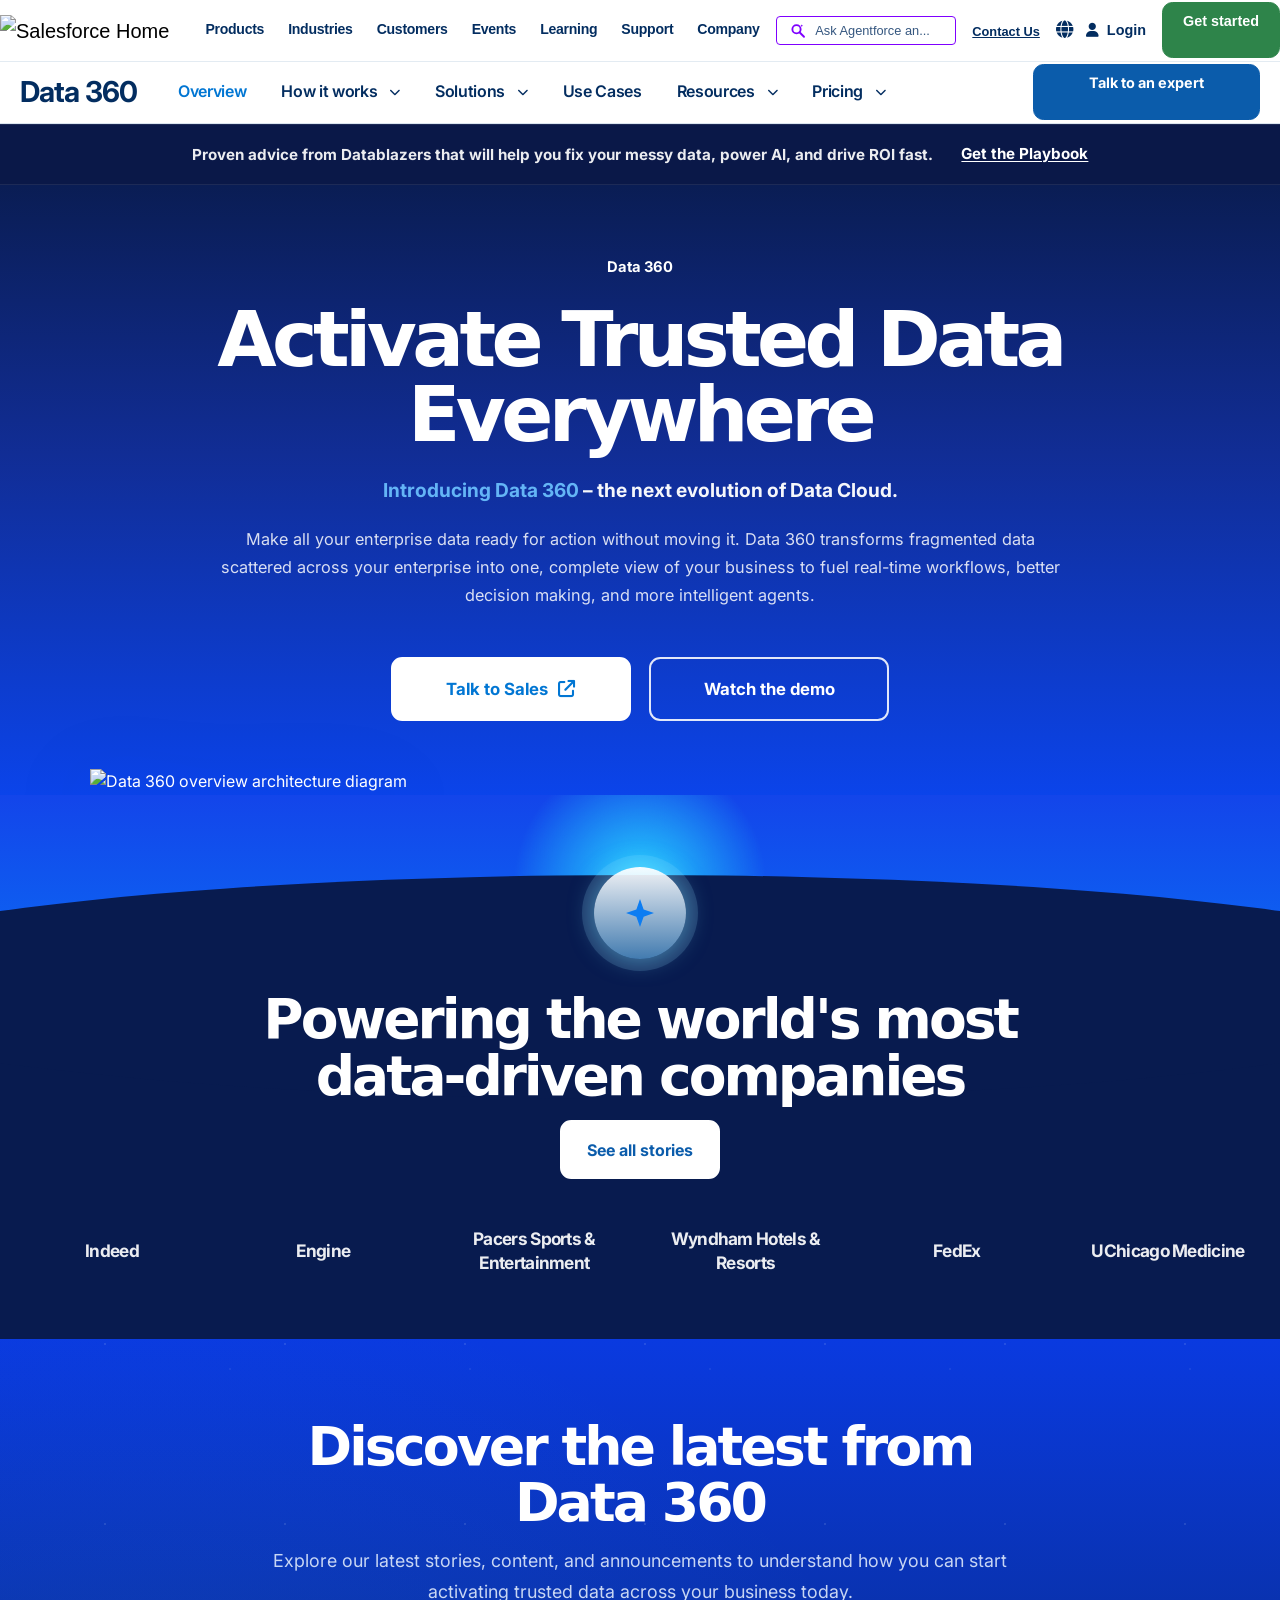
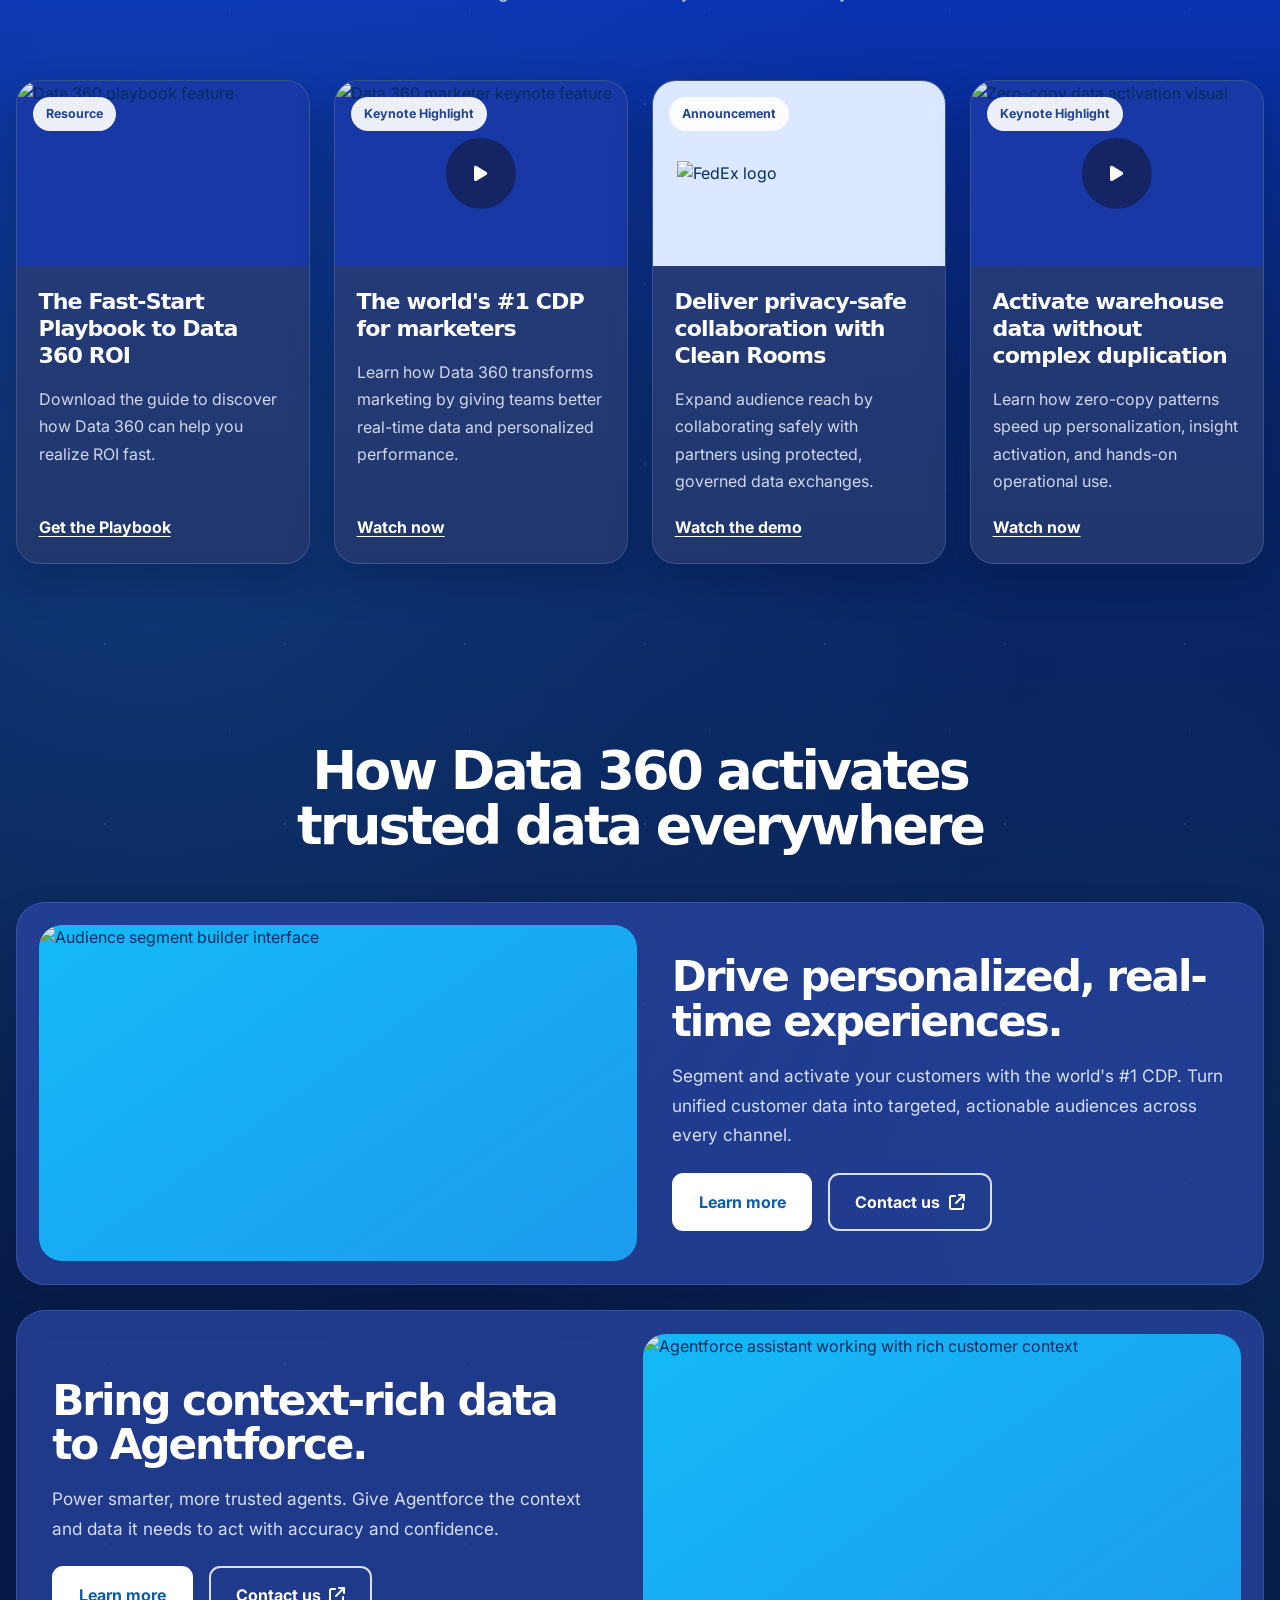
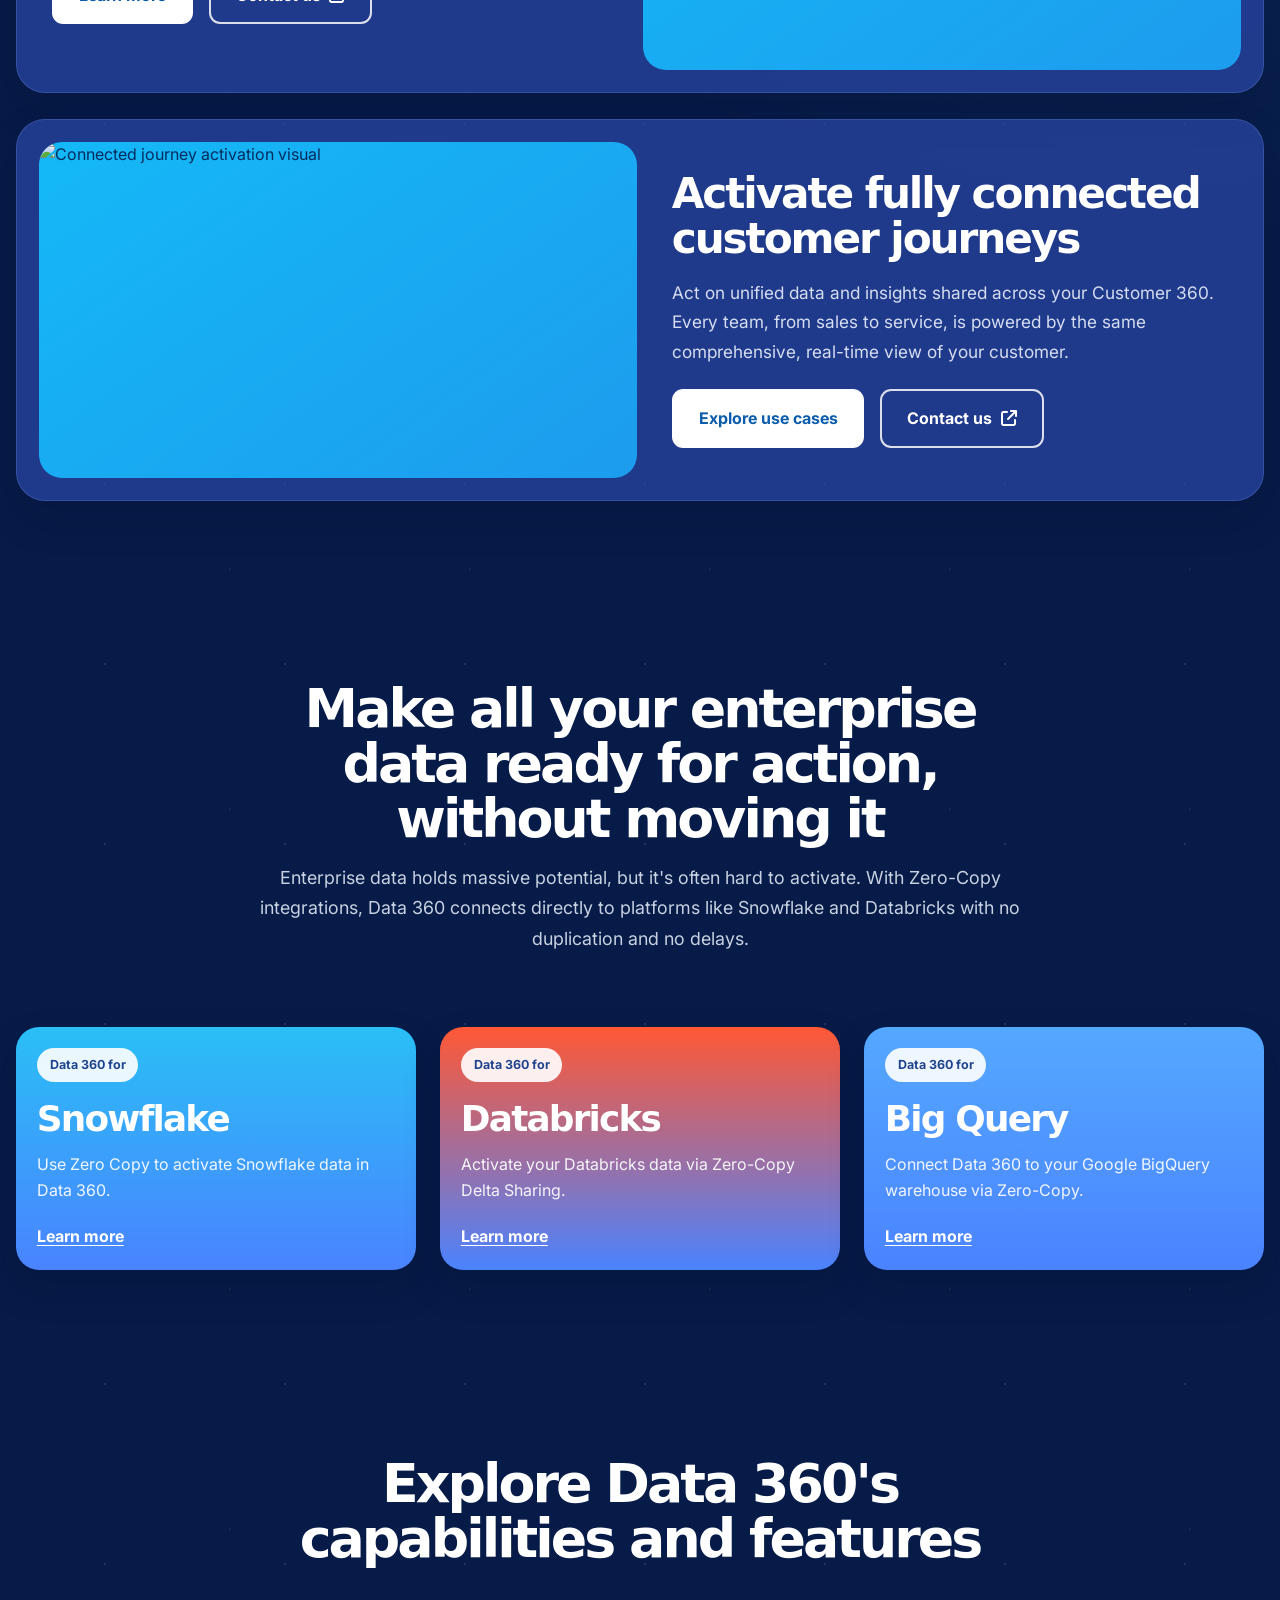
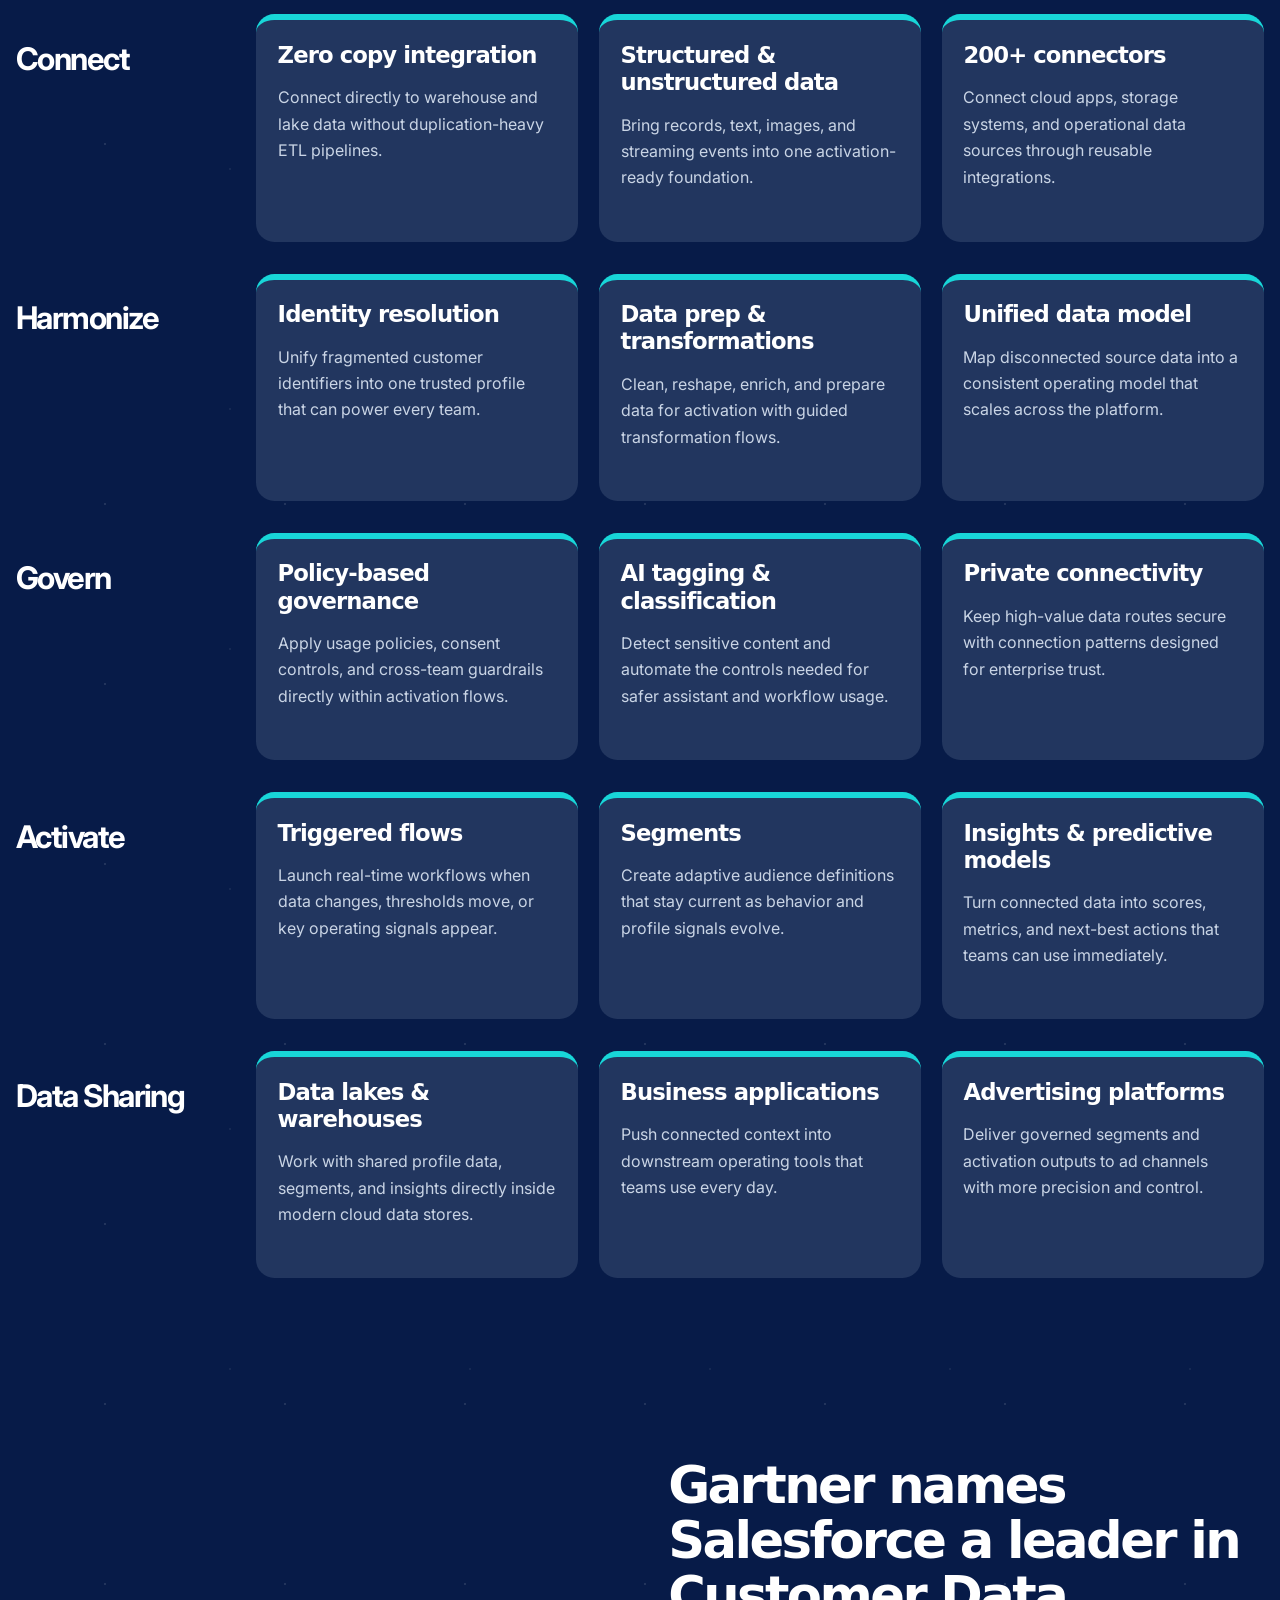
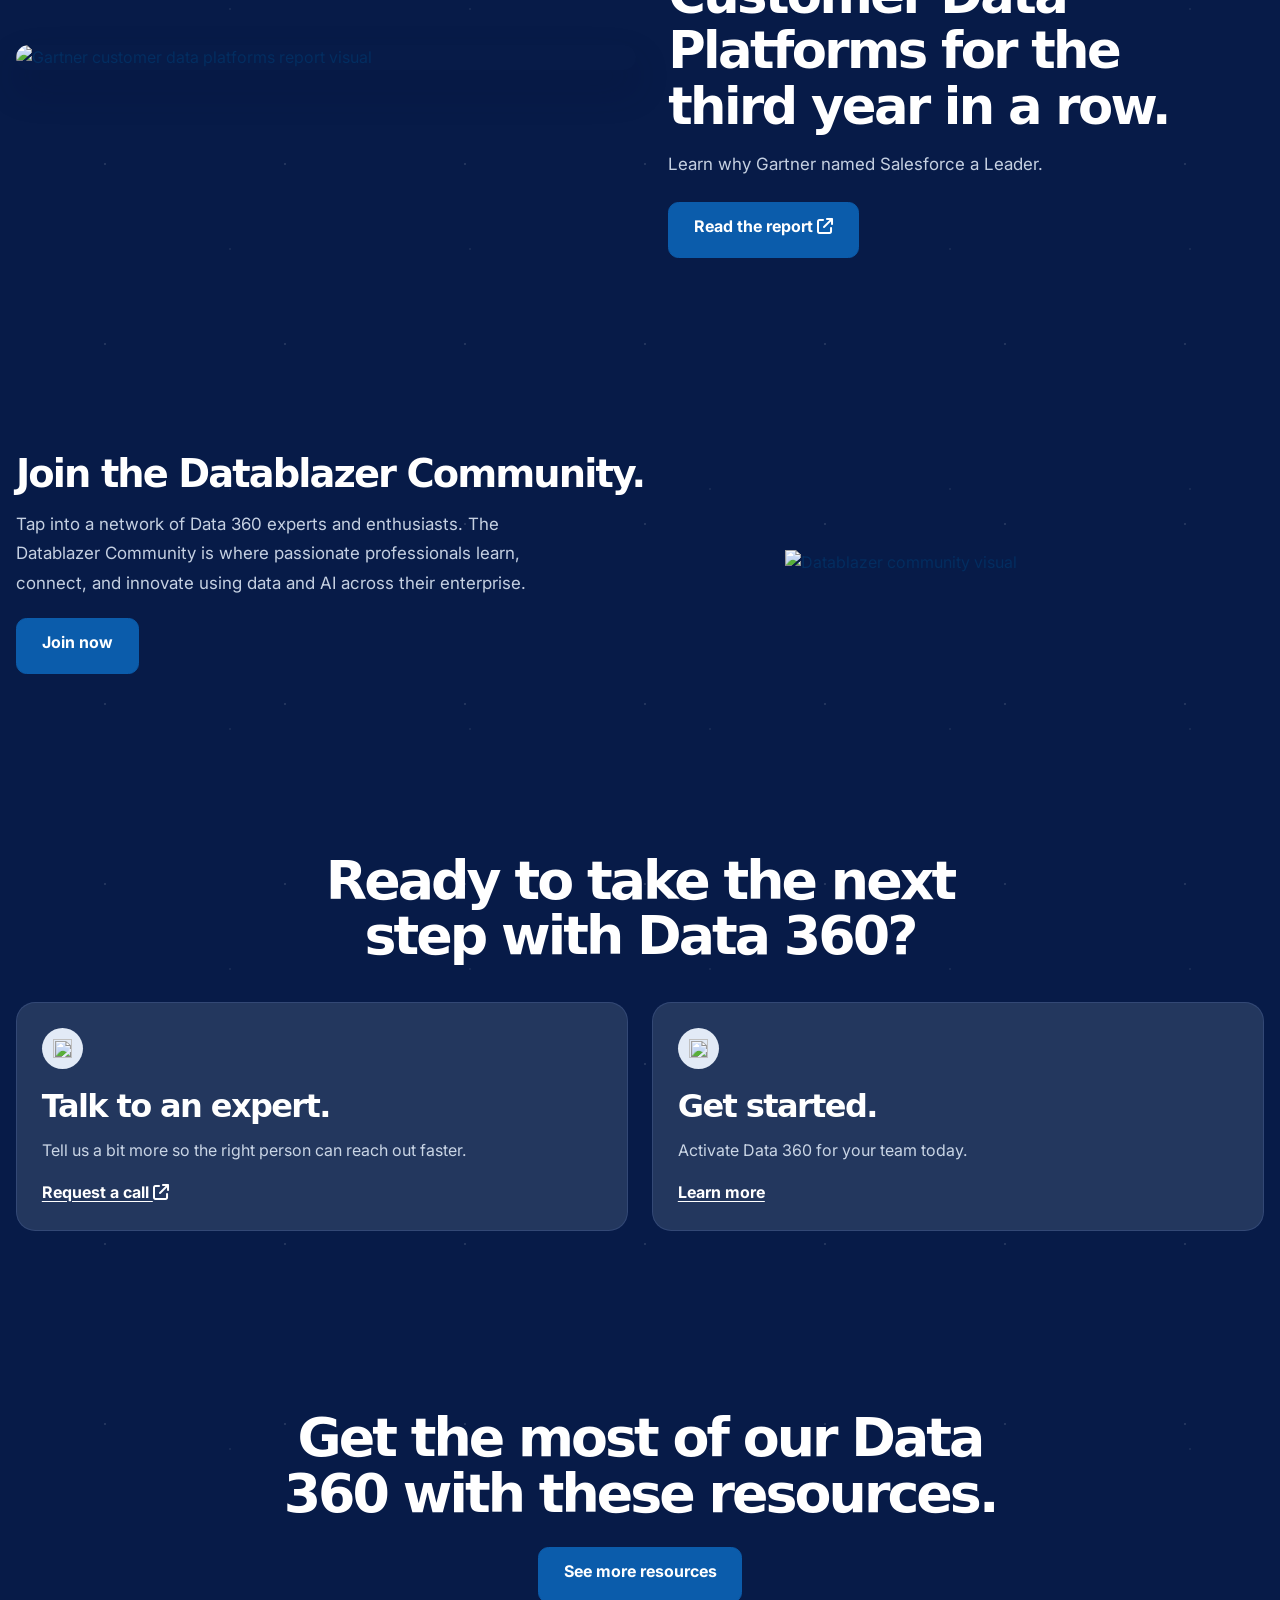
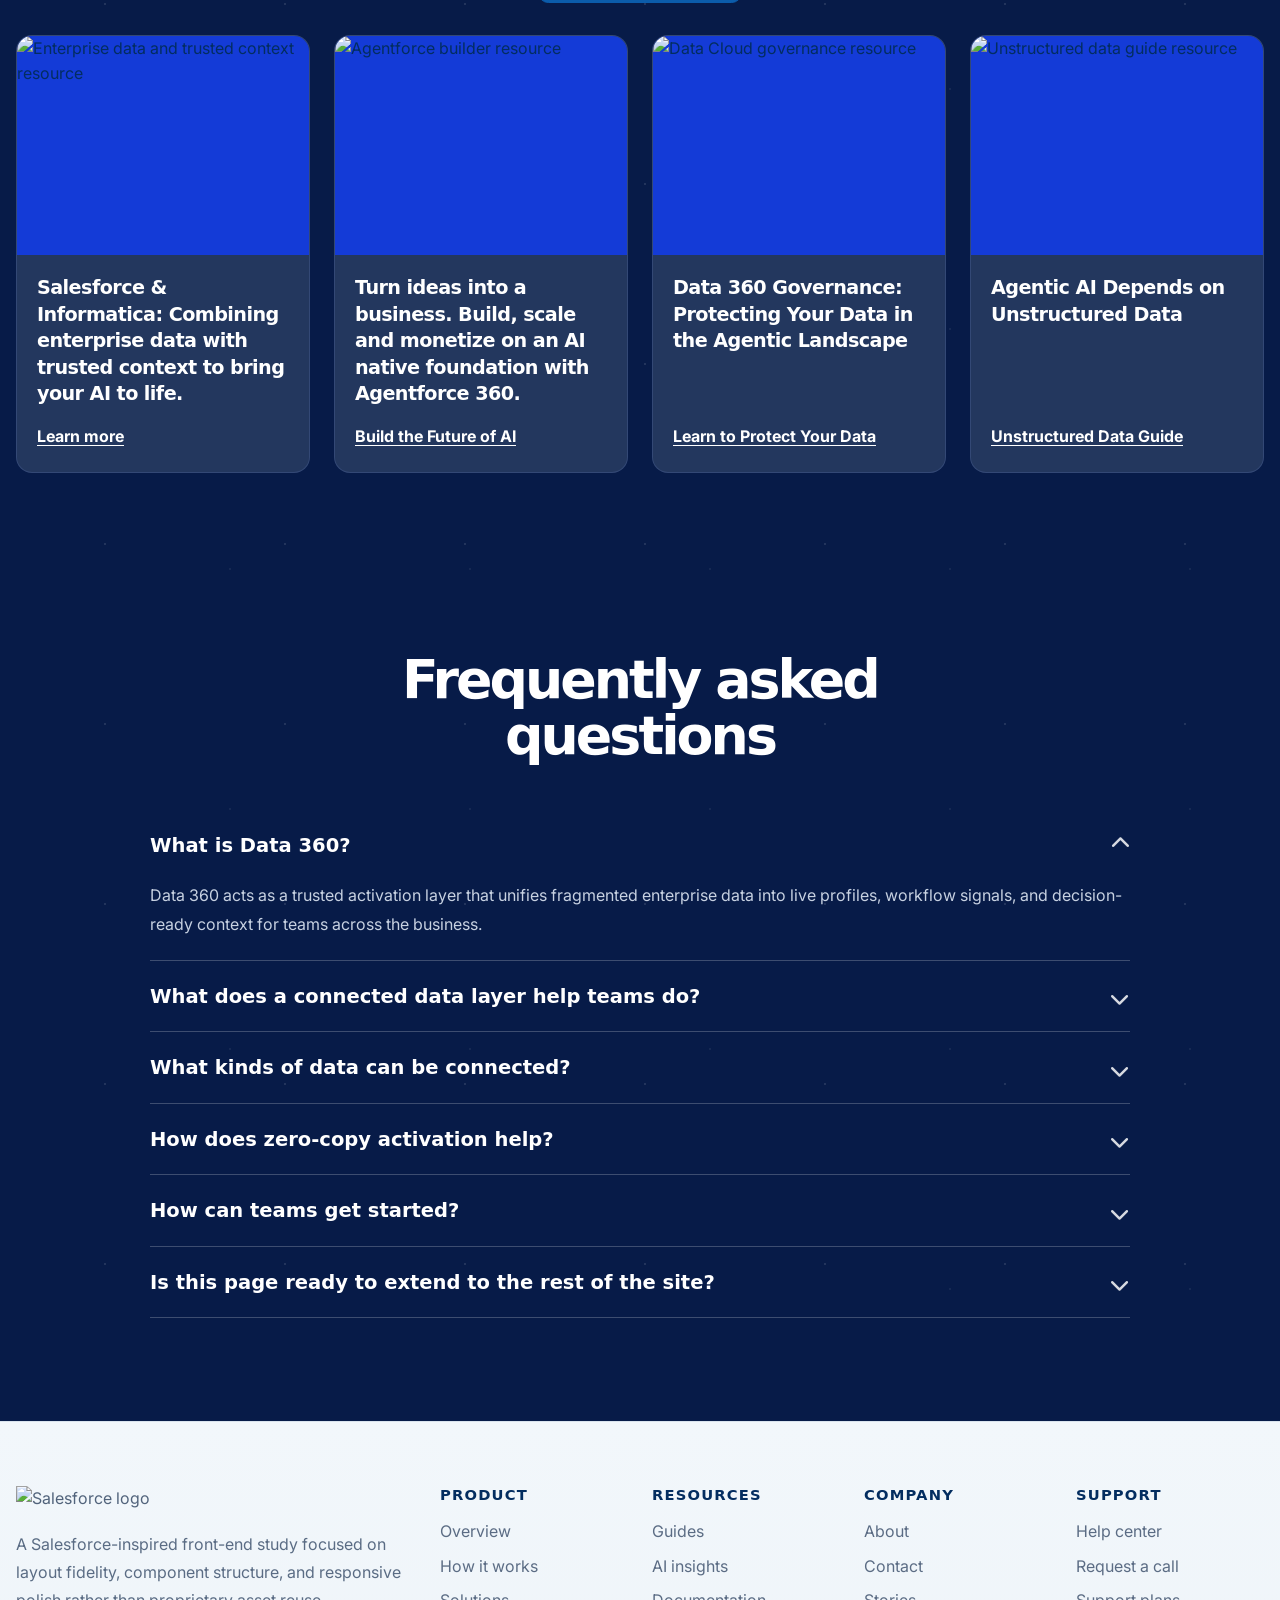
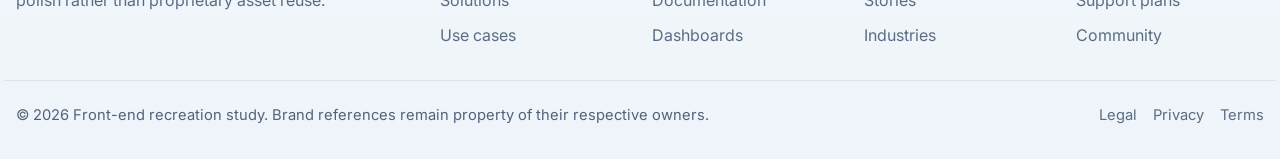
==== Clone/index.html @ 1b98c4fd "Add files via upload" ====
<!DOCTYPE html>
<html lang="en">
<head>
    <meta charset="UTF-8">
    <meta name="viewport" content="width=device-width, initial-scale=1.0">
    <title>Data 360 | Salesforce-Inspired Demo</title>

    <link href="https://cdn.jsdelivr.net/npm/bootstrap@5.3.2/dist/css/bootstrap.min.css" rel="stylesheet">
    <link rel="stylesheet" href="https://cdnjs.cloudflare.com/ajax/libs/font-awesome/6.4.0/css/all.min.css">
    <link rel="stylesheet" href="css/style.css">
</head>
<body class="page-home" data-primary-nav="products" data-sub-nav="overview">
    <header class="site-header">
                    <nav class="navbar navbar-expand-lg bg-white border-bottom py-0 global-nav d-none d-lg-flex">
        <div class="shell-container d-flex align-items-center justify-content-between w-100">
            <a class="navbar-brand py-2 me-4" href="index.html">
                <img src="https://upload.wikimedia.org/wikipedia/commons/f/f9/Salesforce.com_logo.svg" alt="Salesforce Home" width="60">
            </a>
            <div class="collapse navbar-collapse d-flex align-items-center justify-content-between" id="globalNav">
                <ul class="navbar-nav fw-bold" style="font-size: 0.9rem; color: #032d60;">
                    <li class="nav-item dropdown position-static">
                        <a class="nav-link dropdown-toggle px-3 sf-nav-link" href="#" role="button" data-bs-toggle="dropdown">Products</a>
                        <div class="dropdown-menu sf-mega-menu border-0 shadow">
                            <div class="sf-mega-menu-left">
                                <div class="sf-mega-menu-header">Products</div>
                                <ul class="sf-mega-menu-links scrollable-menu-list">
                                    <li><a class="sf-mega-menu-link" href="products.html"><span>All Products</span><i class="fas fa-chevron-right chevron-icon"></i></a></li>
                                    <li><a class="sf-mega-menu-link" href="products.html"><span>Agentforce</span><i class="fas fa-chevron-right chevron-icon"></i></a></li>
                                    <li><a class="sf-mega-menu-link" href="products.html"><span>Sales</span><i class="fas fa-chevron-right chevron-icon"></i></a></li>
                                    <li><a class="sf-mega-menu-link" href="products.html"><span>Service</span><i class="fas fa-chevron-right chevron-icon"></i></a></li>
                                    <li><a class="sf-mega-menu-link" href="products.html"><span>Marketing</span><i class="fas fa-chevron-right chevron-icon"></i></a></li>
                                    <li><a class="sf-mega-menu-link" href="products.html"><span>Commerce</span><i class="fas fa-chevron-right chevron-icon"></i></a></li>
                                    <li><a class="sf-mega-menu-link" href="products.html"><span>Analytics</span><i class="fas fa-chevron-right chevron-icon"></i></a></li>
                                    <li><a class="sf-mega-menu-link" href="products.html"><span>Slack</span><i class="fas fa-chevron-right chevron-icon"></i></a></li>
                                    <li><a class="sf-mega-menu-link" href="products.html"><span>CRM</span><i class="fas fa-chevron-right chevron-icon"></i></a></li>
                                    <li><a class="sf-mega-menu-link" href="products.html"><span>Small Business</span><i class="fas fa-chevron-right chevron-icon"></i></a></li>
                                    <li><a class="sf-mega-menu-link" href="index.html"><span>Data</span><i class="fas fa-chevron-right chevron-icon"></i></a></li>
                                    <li><a class="sf-mega-menu-link" href="services.html"><span>Platform</span><i class="fas fa-chevron-right chevron-icon"></i></a></li>
                                    <li><a class="sf-mega-menu-link" href="services.html"><span>Net Zero</span><i class="fas fa-chevron-right chevron-icon"></i></a></li>
                                    <li><a class="sf-mega-menu-link" href="support.html"><span>Customer Success</span><i class="fas fa-chevron-right chevron-icon"></i></a></li>
                                </ul>
                            </div>
                            <div class="sf-mega-menu-right">
                                <span class="sf-mega-menu-tag">Discover the portfolio</span>
                                <h3>Explore our products.</h3>
                                <p>Bring customer data, workflow automation, and AI-ready experiences into one connected operating layer.</p>
                                <a href="products.html" class="btn btn-sf-primary align-self-start">See all products</a>
                            </div>
                        </div>
                    </li>
                    <li class="nav-item dropdown position-static">
                        <a class="nav-link dropdown-toggle px-3 sf-nav-link" href="#" role="button" data-bs-toggle="dropdown">Industries</a>
                        <div class="dropdown-menu sf-mega-menu border-0 shadow">
                            <div class="sf-mega-menu-left">
                                <div class="sf-mega-menu-header">Industries</div>
                                <ul class="sf-mega-menu-links scrollable-menu-list">
                                    <li><a class="sf-mega-menu-link" href="industries.html#automotive"><span class="d-flex align-items-center"><span class="link-icon-wrap"><i class="fas fa-car-side"></i></span>Automotive</span><i class="fas fa-chevron-right chevron-icon"></i></a></li>
                                    <li><a class="sf-mega-menu-link" href="industries.html#communications"><span class="d-flex align-items-center"><span class="link-icon-wrap"><i class="fas fa-tower-broadcast"></i></span>Communications</span><i class="fas fa-chevron-right chevron-icon"></i></a></li>
                                    <li><a class="sf-mega-menu-link" href="industries.html#construction"><span class="d-flex align-items-center"><span class="link-icon-wrap"><i class="fas fa-building"></i></span>Construction &amp; Real Estate</span><i class="fas fa-chevron-right chevron-icon"></i></a></li>
                                    <li><a class="sf-mega-menu-link" href="industries.html#retail"><span class="d-flex align-items-center"><span class="link-icon-wrap"><i class="fas fa-basket-shopping"></i></span>Consumer Goods</span><i class="fas fa-chevron-right chevron-icon"></i></a></li>
                                    <li><a class="sf-mega-menu-link" href="industries.html#education"><span class="d-flex align-items-center"><span class="link-icon-wrap"><i class="fas fa-graduation-cap"></i></span>Education</span><i class="fas fa-chevron-right chevron-icon"></i></a></li>
                                    <li><a class="sf-mega-menu-link" href="industries.html#energy"><span class="d-flex align-items-center"><span class="link-icon-wrap"><i class="fas fa-bolt-lightning"></i></span>Energy &amp; Utilities</span><i class="fas fa-chevron-right chevron-icon"></i></a></li>
                                    <li><a class="sf-mega-menu-link" href="industries.html#financial"><span class="d-flex align-items-center"><span class="link-icon-wrap"><i class="fas fa-building-columns"></i></span>Financial Services</span><i class="fas fa-chevron-right chevron-icon"></i></a></li>
                                    <li><a class="sf-mega-menu-link" href="industries.html#healthcare"><span class="d-flex align-items-center"><span class="link-icon-wrap"><i class="fas fa-heart-pulse"></i></span>Healthcare</span><i class="fas fa-chevron-right chevron-icon"></i></a></li>
                                    <li><a class="sf-mega-menu-link" href="industries.html#lifesciences"><span class="d-flex align-items-center"><span class="link-icon-wrap"><i class="fas fa-dna"></i></span>Life Sciences</span><i class="fas fa-chevron-right chevron-icon"></i></a></li>
                                    <li><a class="sf-mega-menu-link" href="industries.html#manufacturing"><span class="d-flex align-items-center"><span class="link-icon-wrap"><i class="fas fa-industry"></i></span>Manufacturing</span><i class="fas fa-chevron-right chevron-icon"></i></a></li>
                                    <li><a class="sf-mega-menu-link" href="industries.html#media"><span class="d-flex align-items-center"><span class="link-icon-wrap"><i class="fas fa-photo-film"></i></span>Media</span><i class="fas fa-chevron-right chevron-icon"></i></a></li>
                                    <li><a class="sf-mega-menu-link" href="industries.html#nonprofit"><span class="d-flex align-items-center"><span class="link-icon-wrap"><i class="fas fa-hand-holding-heart"></i></span>Nonprofit</span><i class="fas fa-chevron-right chevron-icon"></i></a></li>
                                    <li><a class="sf-mega-menu-link" href="industries.html#professional"><span class="d-flex align-items-center"><span class="link-icon-wrap"><i class="fas fa-briefcase"></i></span>Professional Services</span><i class="fas fa-chevron-right chevron-icon"></i></a></li>
                                    <li><a class="sf-mega-menu-link" href="industries.html#publicsector"><span class="d-flex align-items-center"><span class="link-icon-wrap"><i class="fas fa-landmark"></i></span>Public Sector</span><i class="fas fa-chevron-right chevron-icon"></i></a></li>
                                </ul>
                            </div>
                            <div class="sf-mega-menu-right">
                                <span class="sf-mega-menu-tag">Industry solutions</span>
                                <h3>Explore Salesforce for industries.</h3>
                                <p>Use tailored journeys, service models, and data foundations designed around the realities of each market.</p>
                                <a href="industries.html" class="btn btn-sf-primary align-self-start">See all industries</a>
                            </div>
                        </div>
                    </li>
                    <li class="nav-item dropdown">
                        <a class="nav-link dropdown-toggle px-3 sf-nav-link" href="#" role="button" data-bs-toggle="dropdown">Customers</a>
                        <ul class="dropdown-menu sf-dropdown sf-dropdown-panel border-0 shadow-sm">
                            <li><a class="dropdown-item" href="use-cases.html">Customer stories</a></li>
                            <li><a class="dropdown-item" href="use-cases.html">Salesforce on Salesforce</a></li>
                            <li><a class="dropdown-item" href="dashboard.html">Use cases</a></li>
                        </ul>
                    </li>
                    <li class="nav-item"><a class="nav-link px-3 sf-nav-link" href="#">Events</a></li>
                    <li class="nav-item dropdown">
                        <a class="nav-link dropdown-toggle px-3 sf-nav-link" href="#" role="button" data-bs-toggle="dropdown">Learning</a>
                        <ul class="dropdown-menu sf-dropdown sf-dropdown-panel border-0 shadow-sm">
                            <li><a class="dropdown-item" href="learning.html">Trailhead Academy</a></li>
                            <li><a class="dropdown-item" href="learning.html">Credentials</a></li>
                            <li><a class="dropdown-item" href="learning.html">Developer Center</a></li>
                        </ul>
                    </li>
                    <li class="nav-item dropdown">
                        <a class="nav-link dropdown-toggle px-3 sf-nav-link" href="#" role="button" data-bs-toggle="dropdown">Support</a>
                        <ul class="dropdown-menu sf-dropdown sf-dropdown-panel border-0 shadow-sm">
                            <li><a class="dropdown-item" href="support.html">Help &amp; documentation</a></li>
                            <li><a class="dropdown-item" href="contact.html">Contact support</a></li>
                            <li><a class="dropdown-item" href="support.html#docs">Support plans</a></li>
                        </ul>
                    </li>
                    <li class="nav-item"><a class="nav-link px-3 sf-nav-link" href="about.html">Company</a></li>
                </ul>
                <div class="d-flex align-items-center">
                    <div class="agentforce-search-container d-flex align-items-center me-4">
                        <svg width="18" height="18" viewBox="0 0 24 24" fill="none" xmlns="http://www.w3.org/2000/svg" style="flex-shrink: 0; color: #7f00ff;">
                            <circle cx="10" cy="11" r="5.5" stroke="#7f00ff" stroke-width="2.5"/>
                            <line x1="14" y1="15" x2="20" y2="21" stroke="#7f00ff" stroke-width="2.5" stroke-linecap="round"/>
                            <path d="M17 4c0 1.5-0.8 2.2-2 2.2 1.2 0 2 0.7 2 2.2 0-1.5 0.8-2.2 2-2.2-1.2 0-2-0.7-2-2.2z" fill="#7f00ff"/>
                        </svg>
                        <input type="text" class="form-control py-0" placeholder="Ask Agentforce an...">
                    </div>
                    <div class="text-end me-4" style="line-height: 1.2;">
                        <a href="contact.html" class="text-decoration-underline text-nowrap" style="font-size: 0.85rem; color: #032d60; font-weight: 600;">Contact Us</a>
                    </div>
                    <a href="#" class="text-navy me-3 fs-5" style="color: #032d60;"><i class="fa-solid fa-globe"></i></a>
                    <a href="dashboard.html" class="text-navy me-4 fw-bold text-decoration-none text-nowrap" style="font-size: 0.9rem; color: #032d60;"><i class="fa-solid fa-user me-1"></i> Login</a>
                    <a href="contact.html" class="btn btn-sf-green px-4 py-2 text-nowrap">Get started</a>
                </div>
            </div>
        </div>
    </nav>

                    <nav class="product-nav">
        <div class="shell-container">
            <div class="product-nav-row">
                <a class="product-nav-brand" href="index.html">Data 360</a>
                <div class="product-nav-links-wrapper">
                    <a class="product-nav-link" href="index.html" data-subnav="overview">Overview</a>
                    <a class="product-nav-link" href="about.html" data-subnav="how-it-works">How it works <i class="fa-solid fa-chevron-down ms-1" style="font-size: 0.7rem;"></i></a>
                    <a class="product-nav-link" href="services.html" data-subnav="solutions">Solutions <i class="fa-solid fa-chevron-down ms-1" style="font-size: 0.7rem;"></i></a>
                    <a class="product-nav-link" href="use-cases.html" data-subnav="use-cases">Use Cases</a>
                    <a class="product-nav-link" href="learning.html" data-subnav="resources">Resources <i class="fa-solid fa-chevron-down ms-1" style="font-size: 0.7rem;"></i></a>
                    <a class="product-nav-link" href="contact.html" data-subnav="pricing">Pricing <i class="fa-solid fa-chevron-down ms-1" style="font-size: 0.7rem;"></i></a>
                </div>
                <a href="contact.html" class="btn btn-sf-primary product-nav-cta">Talk to an expert</a>
            </div>
            <div class="product-nav-mobile d-lg-none">
                <div class="product-nav-mobile-links">
                    <a class="product-nav-link" href="index.html" data-subnav="overview">Overview</a>
                    <a class="product-nav-link" href="about.html" data-subnav="how-it-works">How it works <i class="fa-solid fa-chevron-down ms-1" style="font-size: 0.7rem;"></i></a>
                    <a class="product-nav-link" href="services.html" data-subnav="solutions">Solutions <i class="fa-solid fa-chevron-down ms-1" style="font-size: 0.7rem;"></i></a>
                    <a class="product-nav-link" href="use-cases.html" data-subnav="use-cases">Use Cases</a>
                    <a class="product-nav-link" href="learning.html" data-subnav="resources">Resources <i class="fa-solid fa-chevron-down ms-1" style="font-size: 0.7rem;"></i></a>
                    <a class="product-nav-link" href="contact.html" data-subnav="pricing">Pricing <i class="fa-solid fa-chevron-down ms-1" style="font-size: 0.7rem;"></i></a>
                </div>
            </div>
        </div>
    </nav>

        <div class="home-alert-bar">
            <div class="shell-container home-alert-inner">
                <p>Proven advice from Datablazers that will help you fix your messy data, power AI, and drive ROI fast.</p>
                <a href="learning.html">Get the Playbook</a>
            </div>
        </div>
    </header>

    <main>
        <section class="home-hero">
            <div class="shell-container">
                <div class="hero-copy text-center fade-in-section">
                    <p class="hero-eyebrow">Data 360</p>
                    <h1>Activate Trusted Data Everywhere</h1>
                    <p class="hero-kicker"><span style="color: #64b5f6; font-weight: 700;">Introducing Data 360</span> – the next evolution of Data Cloud.</p>
                    <p class="hero-body">Make all your enterprise data ready for action without moving it. Data 360 transforms fragmented data scattered across your enterprise into one, complete view of your business to fuel real-time workflows, better decision making, and more intelligent agents.</p>
                    <div class="hero-actions">
                        <a href="contact.html" class="btn btn-hero-primary">Talk to Sales <i class="fas fa-arrow-up-right-from-square"></i></a>
                        <a href="watch-demo.html" class="btn btn-hero-secondary">Watch the demo</a>
                    </div>
                </div>

                <div class="hero-visual fade-in-section">
                    <img src="https://wp.sfdcdigital.com/en-us/wp-content/uploads/sites/4/2026/04/Overview-Marquee-Diagram_V3.png?w=1024" alt="Data 360 overview architecture diagram" class="hero-architecture-image">
                </div>
            </div>
        </section>

        <section class="story-arc-section">
            <div class="shell-container story-arc-inner">
                <div class="story-orb"><span></span></div>
                <div class="section-heading text-center mx-auto text-white">
                    <h2>Powering the world&apos;s most data-driven companies</h2>
                    <a href="use-cases.html" class="btn btn-story-light">See all stories</a>
                </div>
                <div class="story-logo-strip">
                    <span>Indeed</span>
                    <span>Engine</span>
                    <span>Pacers Sports &amp; Entertainment</span>
                    <span>Wyndham Hotels &amp; Resorts</span>
                    <span>FedEx</span>
                    <span>UChicago Medicine</span>
                </div>
            </div>
        </section>

        <div class="dark-home-stack">
            <section class="section-spacing dark-section latest-dark-section">
                <div class="shell-container">
                    <div class="section-heading text-center mx-auto text-white">
                        <h2>Discover the latest from Data 360</h2>
                        <p>Explore our latest stories, content, and announcements to understand how you can start activating trusted data across your business today.</p>
                    </div>

                    <div class="dark-card-rail row g-4">
                        <div class="col-md-6 col-xl-3">
                            <article class="dark-resource-card fade-in-section">
                                <div class="dark-resource-media with-image">
                                    <img src="https://wp.sfdcdigital.com/en-us/wp-content/uploads/sites/4/2026/01/data360_agents_for_data360_16_9-1.png?w=1024" alt="Data 360 playbook feature">
                                    <span class="dark-pill">Resource</span>
                                </div>
                                <div class="dark-resource-copy">
                                    <h3>The Fast-Start Playbook to Data 360 ROI</h3>
                                    <p>Download the guide to discover how Data 360 can help you realize ROI fast.</p>
                                    <a href="learning.html">Get the Playbook</a>
                                </div>
                            </article>
                        </div>

                        <div class="col-md-6 col-xl-3">
                            <article class="dark-resource-card fade-in-section">
                                <div class="dark-resource-media with-image">
                                    <img src="https://wp.sfdcdigital.com/en-us/wp-content/uploads/sites/4/2026/01/data360_cdp_16_9.png" alt="Data 360 marketer keynote feature">
                                    <span class="dark-pill">Keynote Highlight</span>
                                    <span class="play-badge"><i class="fas fa-play"></i></span>
                                </div>
                                <div class="dark-resource-copy">
                                    <h3>The world&apos;s #1 CDP for marketers</h3>
                                    <p>Learn how Data 360 transforms marketing by giving teams better real-time data and personalized performance.</p>
                                    <a href="ai-insights.html">Watch now</a>
                                </div>
                            </article>
                        </div>

                        <div class="col-md-6 col-xl-3">
                            <article class="dark-resource-card fade-in-section">
                                <div class="dark-resource-media with-image logo-frame">
                                    <img src="https://wp.sfdcdigital.com/en-us/wp-content/uploads/sites/4/2025/10/fedex-logo-eyebrow.png?w=320" alt="FedEx logo">
                                    <span class="dark-pill">Announcement</span>
                                </div>
                                <div class="dark-resource-copy">
                                    <h3>Deliver privacy-safe collaboration with Clean Rooms</h3>
                                    <p>Expand audience reach by collaborating safely with partners using protected, governed data exchanges.</p>
                                    <a href="services.html">Watch the demo</a>
                                </div>
                            </article>
                        </div>

                        <div class="col-md-6 col-xl-3">
                            <article class="dark-resource-card fade-in-section">
                                <div class="dark-resource-media with-image">
                                    <img src="https://wp.sfdcdigital.com/en-us/wp-content/uploads/sites/4/2026/01/data360_snowflake_16_9.png" alt="Zero-copy data activation visual">
                                    <span class="dark-pill">Keynote Highlight</span>
                                    <span class="play-badge"><i class="fas fa-play"></i></span>
                                </div>
                                <div class="dark-resource-copy">
                                    <h3>Activate warehouse data without complex duplication</h3>
                                    <p>Learn how zero-copy patterns speed up personalization, insight activation, and hands-on operational use.</p>
                                    <a href="services.html">Watch now</a>
                                </div>
                            </article>
                        </div>
                    </div>
                </div>
            </section>

            <section class="section-spacing dark-section activation-dark-section">
                <div class="shell-container">
                    <div class="section-heading text-center mx-auto text-white">
                        <h2>How Data 360 activates trusted data everywhere</h2>
                    </div>

                    <article class="activation-panel fade-in-section">
                        <div class="activation-visual with-image">
                            <img src="https://wp.sfdcdigital.com/en-us/wp-content/uploads/sites/4/2026/01/right-panel-1.png?w=1020" alt="Audience segment builder interface">
                        </div>
                        <div class="activation-copy">
                            <h3>Drive personalized, real-time experiences.</h3>
                            <p>Segment and activate your customers with the world&apos;s #1 CDP. Turn unified customer data into targeted, actionable audiences across every channel.</p>
                            <div class="activation-actions">
                                <a href="services.html" class="btn btn-story-light">Learn more</a>
                                <a href="contact.html" class="btn btn-story-outline">Contact us <i class="fas fa-arrow-up-right-from-square"></i></a>
                            </div>
                        </div>
                    </article>

                    <article class="activation-panel reverse fade-in-section">
                        <div class="activation-visual with-image">
                            <img src="https://wp.sfdcdigital.com/en-us/wp-content/uploads/sites/4/2026/01/group-2147232082.png?w=1020" alt="Agentforce assistant working with rich customer context">
                        </div>
                        <div class="activation-copy">
                            <h3>Bring context-rich data to Agentforce.</h3>
                            <p>Power smarter, more trusted agents. Give Agentforce the context and data it needs to act with accuracy and confidence.</p>
                            <div class="activation-actions">
                                <a href="ai-insights.html" class="btn btn-story-light">Learn more</a>
                                <a href="contact.html" class="btn btn-story-outline">Contact us <i class="fas fa-arrow-up-right-from-square"></i></a>
                            </div>
                        </div>
                    </article>

                    <article class="activation-panel fade-in-section">
                        <div class="activation-visual with-image">
                            <img src="https://wp.sfdcdigital.com/en-us/wp-content/uploads/sites/4/2026/01/data360_agents_for_data360_16_9.png?w=1024" alt="Connected journey activation visual">
                        </div>
                        <div class="activation-copy">
                            <h3>Activate fully connected customer journeys</h3>
                            <p>Act on unified data and insights shared across your Customer 360. Every team, from sales to service, is powered by the same comprehensive, real-time view of your customer.</p>
                            <div class="activation-actions">
                                <a href="use-cases.html" class="btn btn-story-light">Explore use cases</a>
                                <a href="contact.html" class="btn btn-story-outline">Contact us <i class="fas fa-arrow-up-right-from-square"></i></a>
                            </div>
                        </div>
                    </article>
                </div>
            </section>

            <section class="section-spacing dark-section zero-copy-dark-section">
                <div class="shell-container">
                    <div class="section-heading text-center mx-auto text-white">
                        <h2>Make all your enterprise data ready for action, without moving it</h2>
                        <p>Enterprise data holds massive potential, but it&apos;s often hard to activate. With Zero-Copy integrations, Data 360 connects directly to platforms like Snowflake and Databricks with no duplication and no delays.</p>
                    </div>

                    <div class="row g-4 integration-card-row">
                        <div class="col-md-6 col-xl-4">
                            <article class="integration-card fade-in-section card-snow">
                                <span class="integration-badge">Data 360 for</span>
                                <h3>Snowflake</h3>
                                <p>Use Zero Copy to activate Snowflake data in Data 360.</p>
                                <a href="services.html">Learn more</a>
                            </article>
                        </div>
                        <div class="col-md-6 col-xl-4">
                            <article class="integration-card fade-in-section card-brick">
                                <span class="integration-badge">Data 360 for</span>
                                <h3>Databricks</h3>
                                <p>Activate your Databricks data via Zero-Copy Delta Sharing.</p>
                                <a href="services.html">Learn more</a>
                            </article>
                        </div>
                        <div class="col-md-6 col-xl-4">
                            <article class="integration-card fade-in-section card-query">
                                <span class="integration-badge">Data 360 for</span>
                                <h3>Big Query</h3>
                                <p>Connect Data 360 to your Google BigQuery warehouse via Zero-Copy.</p>
                                <a href="services.html">Learn more</a>
                            </article>
                        </div>
                    </div>
                </div>
            </section>

            <section class="section-spacing dark-section capability-matrix-section">
                <div class="shell-container">
                    <div class="section-heading text-center mx-auto text-white">
                        <h2>Explore Data 360&apos;s capabilities and features</h2>
                    </div>

                    <div class="capability-group fade-in-section">
                        <div class="capability-group-label">Connect</div>
                        <div class="capability-group-cards">
                            <article class="matrix-card">
                                <h3>Zero copy integration</h3>
                                <p>Connect directly to warehouse and lake data without duplication-heavy ETL pipelines.</p>
                            </article>
                            <article class="matrix-card">
                                <h3>Structured &amp; unstructured data</h3>
                                <p>Bring records, text, images, and streaming events into one activation-ready foundation.</p>
                            </article>
                            <article class="matrix-card">
                                <h3>200+ connectors</h3>
                                <p>Connect cloud apps, storage systems, and operational data sources through reusable integrations.</p>
                            </article>
                        </div>
                    </div>

                    <div class="capability-group fade-in-section">
                        <div class="capability-group-label">Harmonize</div>
                        <div class="capability-group-cards">
                            <article class="matrix-card">
                                <h3>Identity resolution</h3>
                                <p>Unify fragmented customer identifiers into one trusted profile that can power every team.</p>
                            </article>
                            <article class="matrix-card">
                                <h3>Data prep &amp; transformations</h3>
                                <p>Clean, reshape, enrich, and prepare data for activation with guided transformation flows.</p>
                            </article>
                            <article class="matrix-card">
                                <h3>Unified data model</h3>
                                <p>Map disconnected source data into a consistent operating model that scales across the platform.</p>
                            </article>
                        </div>
                    </div>

                    <div class="capability-group fade-in-section">
                        <div class="capability-group-label">Govern</div>
                        <div class="capability-group-cards">
                            <article class="matrix-card">
                                <h3>Policy-based governance</h3>
                                <p>Apply usage policies, consent controls, and cross-team guardrails directly within activation flows.</p>
                            </article>
                            <article class="matrix-card">
                                <h3>AI tagging &amp; classification</h3>
                                <p>Detect sensitive content and automate the controls needed for safer assistant and workflow usage.</p>
                            </article>
                            <article class="matrix-card">
                                <h3>Private connectivity</h3>
                                <p>Keep high-value data routes secure with connection patterns designed for enterprise trust.</p>
                            </article>
                        </div>
                    </div>

                    <div class="capability-group fade-in-section">
                        <div class="capability-group-label">Activate</div>
                        <div class="capability-group-cards">
                            <article class="matrix-card">
                                <h3>Triggered flows</h3>
                                <p>Launch real-time workflows when data changes, thresholds move, or key operating signals appear.</p>
                            </article>
                            <article class="matrix-card">
                                <h3>Segments</h3>
                                <p>Create adaptive audience definitions that stay current as behavior and profile signals evolve.</p>
                            </article>
                            <article class="matrix-card">
                                <h3>Insights &amp; predictive models</h3>
                                <p>Turn connected data into scores, metrics, and next-best actions that teams can use immediately.</p>
                            </article>
                        </div>
                    </div>

                    <div class="capability-group fade-in-section">
                        <div class="capability-group-label">Data Sharing</div>
                        <div class="capability-group-cards">
                            <article class="matrix-card">
                                <h3>Data lakes &amp; warehouses</h3>
                                <p>Work with shared profile data, segments, and insights directly inside modern cloud data stores.</p>
                            </article>
                            <article class="matrix-card">
                                <h3>Business applications</h3>
                                <p>Push connected context into downstream operating tools that teams use every day.</p>
                            </article>
                            <article class="matrix-card">
                                <h3>Advertising platforms</h3>
                                <p>Deliver governed segments and activation outputs to ad channels with more precision and control.</p>
                            </article>
                        </div>
                    </div>
                </div>
            </section>

            <section class="section-spacing dark-section analyst-section">
                <div class="shell-container">
                    <div class="analyst-panel fade-in-section">
                        <div class="analyst-media">
                            <img src="https://wp.sfdcdigital.com/en-us/wp-content/uploads/sites/4/2026/01/gartner25-web-featimage-930x620-2x.png?w=1024" alt="Gartner customer data platforms report visual">
                        </div>
                        <div class="analyst-copy">
                            <h2>Gartner names Salesforce a leader in Customer Data Platforms for the third year in a row.</h2>
                            <p>Learn why Gartner named Salesforce a Leader.</p>
                            <a href="learning.html" class="btn btn-sf-primary">Read the report <i class="fas fa-arrow-up-right-from-square"></i></a>
                        </div>
                    </div>
                </div>
            </section>

            <section class="section-spacing dark-section community-section-dark">
                <div class="shell-container">
                    <div class="community-panel-dark fade-in-section">
                        <div class="community-copy-dark">
                            <h2>Join the Datablazer Community.</h2>
                            <p>Tap into a network of Data 360 experts and enthusiasts. The Datablazer Community is where passionate professionals learn, connect, and innovate using data and AI across their enterprise.</p>
                            <a href="learning.html" class="btn btn-sf-primary">Join now</a>
                        </div>
                        <div class="community-visual-dark">
                            <img src="https://wp.sfdcdigital.com/en-us/wp-content/uploads/sites/4/2026/01/Datablazer_720x720_V3.png?w=1024" alt="Datablazer community visual">
                        </div>
                    </div>
                </div>
            </section>

            <section class="section-spacing dark-section next-step-dark-section">
                <div class="shell-container">
                    <div class="section-heading text-center mx-auto text-white">
                        <h2>Ready to take the next step with Data 360?</h2>
                    </div>

                    <div class="row g-4">
                        <div class="col-lg-6">
                            <article class="next-step-card fade-in-section">
                                <span class="next-step-icon"><img src="https://www.salesforce.com/content/dam/web/en_us/www/images/data/call.svg" alt=""></span>
                                <h3>Talk to an expert.</h3>
                                <p>Tell us a bit more so the right person can reach out faster.</p>
                                <a href="contact.html">Request a call <i class="fas fa-arrow-up-right-from-square"></i></a>
                            </article>
                        </div>
                        <div class="col-lg-6">
                            <article class="next-step-card fade-in-section">
                                <span class="next-step-icon"><img src="https://www.salesforce.com/content/dam/web/en_us/www/images/data/screen.svg" alt=""></span>
                                <h3>Get started.</h3>
                                <p>Activate Data 360 for your team today.</p>
                                <a href="contact.html">Learn more</a>
                            </article>
                        </div>
                    </div>
                </div>
            </section>

            <section class="section-spacing dark-section resources-dark-section">
                <div class="shell-container">
                    <div class="section-heading text-center mx-auto text-white">
                        <h2>Get the most of our Data 360 with these resources.</h2>
                        <a href="use-cases.html" class="btn btn-sf-primary resources-more-btn">See more resources</a>
                    </div>

                    <div class="row g-4">
                        <div class="col-md-6 col-xl-3">
                            <article class="resource-card-dark fade-in-section">
                                <div class="resource-card-media">
                                    <img src="https://wp.sfdcdigital.com/en-us/wp-content/uploads/sites/4/2026/01/data360_agents_for_data360_16_9.png?w=1024" alt="Enterprise data and trusted context resource">
                                </div>
                                <div class="resource-card-copy">
                                    <h3>Salesforce &amp; Informatica: Combining enterprise data with trusted context to bring your AI to life.</h3>
                                    <a href="ai-insights.html">Learn more</a>
                                </div>
                            </article>
                        </div>
                        <div class="col-md-6 col-xl-3">
                            <article class="resource-card-dark fade-in-section">
                                <div class="resource-card-media">
                                    <img src="https://wp.sfdcdigital.com/en-us/wp-content/uploads/sites/4/2026/01/data360_agents_for_data360_16_9-1.png?w=1024" alt="Agentforce builder resource">
                                </div>
                                <div class="resource-card-copy">
                                    <h3>Turn ideas into a business. Build, scale and monetize on an AI native foundation with Agentforce 360.</h3>
                                    <a href="services.html">Build the Future of AI</a>
                                </div>
                            </article>
                        </div>
                        <div class="col-md-6 col-xl-3">
                            <article class="resource-card-dark fade-in-section">
                                <div class="resource-card-media">
                                    <img src="https://d3nqfz2gm66yqg.cloudfront.net/images/20250721075703/Data-Cloud-Governance-Updated.png" alt="Data Cloud governance resource">
                                </div>
                                <div class="resource-card-copy">
                                    <h3>Data 360 Governance: Protecting Your Data in the Agentic Landscape</h3>
                                    <a href="support.html">Learn to Protect Your Data</a>
                                </div>
                            </article>
                        </div>
                        <div class="col-md-6 col-xl-3">
                            <article class="resource-card-dark fade-in-section">
                                <div class="resource-card-media">
                                    <img src="https://wp.sfdcdigital.com/en-us/wp-content/uploads/sites/4/2026/01/data360_intelligent_context_16_9.png?w=1024" alt="Unstructured data guide resource">
                                </div>
                                <div class="resource-card-copy">
                                    <h3>Agentic AI Depends on Unstructured Data</h3>
                                    <a href="learning.html">Unstructured Data Guide</a>
                                </div>
                            </article>
                        </div>
                    </div>
                </div>
            </section>

            <section class="section-spacing dark-section faq-dark-section">
                <div class="shell-container narrow-shell">
                    <div class="section-heading text-center mx-auto text-white">
                        <h2>Frequently asked questions</h2>
                    </div>

                    <div class="accordion sf-accordion faq-dark-accordion" id="faqAccordion">
                        <div class="accordion-item">
                            <h2 class="accordion-header">
                                <button class="accordion-button" type="button" data-bs-toggle="collapse" data-bs-target="#collapseOne" aria-expanded="true">
                                    What is Data 360?
                                </button>
                            </h2>
                            <div id="collapseOne" class="accordion-collapse collapse show" data-bs-parent="#faqAccordion">
                                <div class="accordion-body">
                                    Data 360 acts as a trusted activation layer that unifies fragmented enterprise data into live profiles, workflow signals, and decision-ready context for teams across the business.
                                </div>
                            </div>
                        </div>

                        <div class="accordion-item">
                            <h2 class="accordion-header">
                                <button class="accordion-button collapsed" type="button" data-bs-toggle="collapse" data-bs-target="#collapseTwo">
                                    What does a connected data layer help teams do?
                                </button>
                            </h2>
                            <div id="collapseTwo" class="accordion-collapse collapse" data-bs-parent="#faqAccordion">
                                <div class="accordion-body">
                                    It helps teams personalize journeys, improve reporting, power real-time workflows, and support assistants with richer, more trustworthy operating context.
                                </div>
                            </div>
                        </div>

                        <div class="accordion-item">
                            <h2 class="accordion-header">
                                <button class="accordion-button collapsed" type="button" data-bs-toggle="collapse" data-bs-target="#collapseThree">
                                    What kinds of data can be connected?
                                </button>
                            </h2>
                            <div id="collapseThree" class="accordion-collapse collapse" data-bs-parent="#faqAccordion">
                                <div class="accordion-body">
                                    Teams can work with CRM data, warehouse records, web behavior, service events, unstructured content, and operational app signals through reusable connectors and governed flows.
                                </div>
                            </div>
                        </div>

                        <div class="accordion-item">
                            <h2 class="accordion-header">
                                <button class="accordion-button collapsed" type="button" data-bs-toggle="collapse" data-bs-target="#collapseFour">
                                    How does zero-copy activation help?
                                </button>
                            </h2>
                            <div id="collapseFour" class="accordion-collapse collapse" data-bs-parent="#faqAccordion">
                                <div class="accordion-body">
                                    Zero-copy approaches reduce duplication-heavy pipelines, keep data closer to its source, and make it easier to activate trusted context across customer-facing workflows.
                                </div>
                            </div>
                        </div>

                        <div class="accordion-item">
                            <h2 class="accordion-header">
                                <button class="accordion-button collapsed" type="button" data-bs-toggle="collapse" data-bs-target="#collapseFive">
                                    How can teams get started?
                                </button>
                            </h2>
                            <div id="collapseFive" class="accordion-collapse collapse" data-bs-parent="#faqAccordion">
                                <div class="accordion-body">
                                    Start with one high-value use case such as audience activation, journey orchestration, or assistant context, then expand into connected governance and cross-team workflows.
                                </div>
                            </div>
                        </div>

                        <div class="accordion-item">
                            <h2 class="accordion-header">
                                <button class="accordion-button collapsed" type="button" data-bs-toggle="collapse" data-bs-target="#collapseSix">
                                    Is this page ready to extend to the rest of the site?
                                </button>
                            </h2>
                            <div id="collapseSix" class="accordion-collapse collapse" data-bs-parent="#faqAccordion">
                                <div class="accordion-body">
                                    Yes. The homepage now uses a stronger shared product layout language that can be carried into the remaining pages for a more consistent clone.
                                </div>
                            </div>
                        </div>
                    </div>
                </div>
            </section>
        </div>
    </main>

    <footer class="site-footer">
        <div class="shell-container">
            <div class="row g-4 footer-top">
                <div class="col-lg-4">
                    <img src="https://upload.wikimedia.org/wikipedia/commons/f/f9/Salesforce.com_logo.svg" alt="Salesforce logo" class="footer-logo">
                    <p class="footer-lead">A Salesforce-inspired front-end study focused on layout fidelity, component structure, and responsive polish rather than proprietary asset reuse.</p>
                </div>
                <div class="col-6 col-md-3 col-lg-2">
                    <h3>Product</h3>
                    <ul class="list-unstyled">
                        <li><a href="index.html">Overview</a></li>
                        <li><a href="about.html">How it works</a></li>
                        <li><a href="services.html">Solutions</a></li>
                        <li><a href="use-cases.html">Use cases</a></li>
                    </ul>
                </div>
                <div class="col-6 col-md-3 col-lg-2">
                    <h3>Resources</h3>
                    <ul class="list-unstyled">
                        <li><a href="learning.html">Guides</a></li>
                        <li><a href="ai-insights.html">AI insights</a></li>
                        <li><a href="support.html">Documentation</a></li>
                        <li><a href="dashboard.html">Dashboards</a></li>
                    </ul>
                </div>
                <div class="col-6 col-md-3 col-lg-2">
                    <h3>Company</h3>
                    <ul class="list-unstyled">
                        <li><a href="about.html">About</a></li>
                        <li><a href="contact.html">Contact</a></li>
                        <li><a href="use-cases.html">Stories</a></li>
                        <li><a href="industries.html">Industries</a></li>
                    </ul>
                </div>
                <div class="col-6 col-md-3 col-lg-2">
                    <h3>Support</h3>
                    <ul class="list-unstyled">
                        <li><a href="support.html">Help center</a></li>
                        <li><a href="contact.html">Request a call</a></li>
                        <li><a href="support.html#docs">Support plans</a></li>
                        <li><a href="learning.html">Community</a></li>
                    </ul>
                </div>
            </div>

            <div class="footer-bottom">
                <p>&copy; 2026 Front-end recreation study. Brand references remain property of their respective owners.</p>
                <div class="footer-bottom-links">
                    <a href="#">Legal</a>
                    <a href="#">Privacy</a>
                    <a href="#">Terms</a>
                </div>
            </div>
        </div>
    </footer>
<script src="https://code.jquery.com/jquery-3.6.0.min.js"></script>
    <script src="https://cdn.jsdelivr.net/npm/bootstrap@5.3.2/dist/js/bootstrap.bundle.min.js"></script>
    <script src="https://cdn.jsdelivr.net/npm/chart.js@4.4.1/dist/chart.umd.min.js"></script>
    <script src="js/script.js"></script>
</body>
</html>
---- Clone/css/style.css ----
@import url('https://fonts.googleapis.com/css2?family=Inter:wght@400;500;600;700&display=swap');

@font-face {
  font-family: 'Salesforce Sans';
  src: url('https://www.salesforce.com/content/dam/sfdc-docs/www/salesforce-sans/SalesforceSans-Regular.woff2') format('woff2');
  font-weight: 400;
  font-style: normal;
}
@font-face {
  font-family: 'Salesforce Sans';
  src: url('https://www.salesforce.com/content/dam/sfdc-docs/www/salesforce-sans/SalesforceSans-Bold.woff2') format('woff2');
  font-weight: 700;
  font-style: normal;
}

:root {
  --sf-blue: #0176d3;
  --sf-blue-hover: #014486;
  --sf-navy: #032d60;
  --sf-navy-dark: #071536;
  --sf-green: #2e844a;
  --sf-green-hover: #1e5a32;
  --sf-gray-bg: #f3f3f3;
  --sf-text-main: #181818;
  --sf-text-muted: #5c5c5c;
  --sf-border: #d8dde6;
  --sf-white: #ffffff;
}

body {
  background-color: var(--sf-white);
  color: var(--sf-text-main);
  font-family: 'Salesforce Sans', 'Inter', -apple-system, BlinkMacSystemFont, 'Segoe UI', Roboto, sans-serif;
  line-height: 1.6;
  overflow-x: hidden;
}

h1, h2, h3, h4, h5, h6 {
  color: var(--sf-navy);
  font-weight: 700;
  font-family: 'Salesforce Sans', system-ui;
}

.text-white h1, .text-white h2, .text-white h3, .text-white h4, .text-white h5, .text-white h6 {
  color: var(--sf-white) !important;
}

a {
  color: var(--sf-blue);
  text-decoration: none;
  transition: color 0.2s ease-in-out;
}
a:hover {
  text-decoration: underline;
  color: var(--sf-blue-hover);
}

.global-nav {
  border-bottom: 1px solid var(--sf-border) !important;
  font-family: 'Salesforce Sans', sans-serif;
  background-color: var(--sf-white);
  position: sticky;
  top: 0;
  z-index: 1040;
}

/* Ensure product nav stays visible while scrolling */
.product-nav {
  position: sticky;
  top: 5.35rem;
  z-index: 1035;
}


.product-nav {
  border-bottom: 1px solid var(--sf-border) !important;
  background-color: var(--sf-white) !important;
  z-index: 1020;
}

.sf-nav-link {
  color: var(--sf-navy) !important;
  font-weight: 600;
  font-size: 0.9rem;
  padding: 0.5rem 1rem !important;
  border-bottom: 3px solid transparent;
  transition: color 0.2s, border-bottom-color 0.2s;
}

.sf-nav-link:hover {
  color: var(--sf-blue) !important;
  text-decoration: none;
}

.sf-nav-link.active {
  color: var(--sf-blue) !important;
  border-bottom: 3px solid var(--sf-blue);
}

@media (min-width: 992px) {
  .navbar .dropdown-menu {
    display: block !important;
    opacity: 0;
    visibility: hidden;
    transform: translateY(10px);
    transition: opacity 0.2s ease-in-out, transform 0.2s ease-in-out, visibility 0.2s;
  }
  .navbar .dropdown:hover > .dropdown-menu {
    opacity: 1 !important;
    visibility: visible !important;
    transform: translateY(0) !important;
  }
}

.sf-dropdown {
  border: 1px solid var(--sf-border) !important;
  border-radius: 4px !important;
  padding: 0.5rem 0;
  min-width: 200px;
}

.sf-dropdown .dropdown-item {
  color: var(--sf-navy);
  font-size: 0.9rem;
  font-weight: 500;
  transition: background-color 0.2s, color 0.2s;
}

.sf-dropdown .dropdown-item:hover {
  background-color: var(--sf-gray-bg);
  color: var(--sf-blue);
}

.btn-sf-primary {
  background-color: var(--sf-blue);
  border: 1px solid var(--sf-blue);
  color: var(--sf-white) !important;
  font-weight: 700;
  border-radius: 4px;
  padding: 0.6rem 1.5rem;
  font-size: 0.95rem;
  transition: all 0.2s ease;
}
.btn-sf-primary:hover {
  background-color: var(--sf-blue-hover);
  border-color: var(--sf-blue-hover);
  text-decoration: none;
}

.btn-sf-secondary {
  background-color: transparent;
  border: 1px solid var(--sf-white);
  color: var(--sf-white) !important;
  font-weight: 700;
  border-radius: 4px;
  padding: 0.6rem 1.5rem;
  font-size: 0.95rem;
  transition: all 0.2s ease;
}
.btn-sf-secondary:hover {
  background-color: rgba(255, 255, 255, 0.1);
  text-decoration: none;
}

.btn-sf-outline-blue {
  background-color: transparent;
  border: 1px solid var(--sf-blue);
  color: var(--sf-blue) !important;
  font-weight: 700;
  border-radius: 4px;
  padding: 0.6rem 1.5rem;
  font-size: 0.95rem;
  transition: all 0.2s ease;
}
.btn-sf-outline-blue:hover {
  background-color: rgba(1, 118, 211, 0.05);
  text-decoration: none;
}

.btn-sf-green {
  background-color: var(--sf-green);
  border: 1px solid var(--sf-green);
  color: var(--sf-white) !important;
  font-weight: 700;
  border-radius: 4px;
  padding: 0.6rem 1.5rem;
  font-size: 0.95rem;
  transition: all 0.2s ease;
}
.btn-sf-green:hover {
  background-color: var(--sf-green-hover);
  border-color: var(--sf-green-hover);
  text-decoration: none;
}

.badge-row .badge {
  font-size: 0.9rem;
  font-weight: 600;
  padding: 0.6rem 1.2rem;
  border-radius: 20px;
  transition: all 0.2s ease;
}
.badge-row .badge:hover {
  transform: translateY(-2px);
  cursor: pointer;
}

.sf-card {
  background-color: var(--sf-white);
  border: 1px solid var(--sf-border);
  border-radius: 8px;
  box-shadow: 0 2px 4px rgba(0, 0, 0, 0.04);
  transition: transform 0.3s cubic-bezier(0.165, 0.84, 0.44, 1), box-shadow 0.3s ease;
  overflow: hidden;
}
.sf-card:hover {
  transform: translateY(-4px);
  box-shadow: 0 12px 24px rgba(3, 45, 96, 0.08);
}

.sf-card-icon {
  width: 48px;
  height: 48px;
  display: flex;
  align-items: center;
  justify-content: center;
  border-radius: 8px;
  font-size: 1.5rem;
  margin-bottom: 1.25rem;
}

.sf-tab-nav .nav-link {
  color: var(--sf-text-muted);
  font-weight: 700;
  border: none;
  border-bottom: 3px solid transparent;
  padding: 1rem 1.5rem;
  font-size: 1.05rem;
}
.sf-tab-nav .nav-link:hover {
  color: var(--sf-blue);
  border-bottom-color: var(--sf-border);
}
.sf-tab-nav .nav-link.active {
  color: var(--sf-blue) !important;
  background-color: transparent !important;
  border-bottom: 3px solid var(--sf-blue) !important;
}

.sf-accordion .accordion-item {
  border: 1px solid var(--sf-border) !important;
  border-radius: 8px !important;
  margin-bottom: 0.75rem;
  overflow: hidden;
}
.sf-accordion .accordion-button {
  color: var(--sf-navy);
  font-weight: 700;
  font-size: 1.1rem;
  padding: 1.25rem;
  background-color: var(--sf-white);
  box-shadow: none !important;
}
.sf-accordion .accordion-button:not(.collapsed) {
  background-color: var(--sf-gray-bg);
  color: var(--sf-blue);
}
.sf-accordion .accordion-button::after {
  font-family: "Font Awesome 5 Free";
  font-weight: 900;
  content: "\f078";
  background-image: none !important;
  transition: transform 0.2s ease;
}
.sf-accordion .accordion-button:not(.collapsed)::after {
  transform: rotate(180deg);
  content: "\f078";
}

.sf-footer {
  background-color: var(--sf-navy-dark);
  color: #c4d7ed;
  font-size: 0.85rem;
  padding: 5rem 0 2rem 0;
}
.sf-footer h5 {
  color: var(--sf-white);
  font-size: 0.95rem;
  font-weight: 700;
  text-transform: uppercase;
  letter-spacing: 0.5px;
  margin-bottom: 1.5rem;
}
.sf-footer a {
  color: #a0aec0;
  transition: color 0.2s;
  display: inline-block;
  margin-bottom: 0.5rem;
}
.sf-footer a:hover {
  color: var(--sf-white);
  text-decoration: underline;
}

.fade-in-section {
  opacity: 0;
  transform: translateY(20px);
  transition: opacity 0.6s ease-out, transform 0.6s ease-out;
}
.fade-in-section.is-visible {
  opacity: 1;
  transform: translateY(0);
}

#loader-wrapper {
  position: fixed;
  top: 0;
  left: 0;
  width: 100%;
  height: 100%;
  z-index: 9999;
  background-color: var(--sf-navy-dark);
  display: flex;
  justify-content: center;
  align-items: center;
  transition: opacity 0.5s ease, visibility 0.5s ease;
}
.sf-spinner {
  width: 50px;
  height: 50px;
  border: 4px solid rgba(255, 255, 255, 0.1);
  border-top-color: var(--sf-blue);
  border-radius: 50%;
  animation: spin 1s infinite linear;
}
@keyframes spin {
  0% { transform: rotate(0deg); }
  100% { transform: rotate(360deg); }
}

#back-to-top {
  position: fixed;
  bottom: 25px;
  right: 25px;
  display: none;
  width: 40px;
  height: 40px;
  border-radius: 50%;
  background-color: var(--sf-blue);
  color: var(--sf-white);
  border: none;
  box-shadow: 0 4px 10px rgba(0,0,0,0.15);
  z-index: 1000;
  cursor: pointer;
  transition: background-color 0.2s, transform 0.2s;
  align-items: center;
  justify-content: center;
}
#back-to-top:hover {
  background-color: var(--sf-blue-hover);
  transform: scale(1.1);
}

.agentforce-search-container {
  background: #ffffff !important;
  border: 1.5px solid #7f00ff !important;
  border-radius: 4px !important;
  padding: 0.35rem 0.65rem !important;
  display: flex !important;
  align-items: center !important;
  gap: 0.5rem !important;
}
.agentforce-search-container input {
  background: transparent !important;
  border: none !important;
  box-shadow: none !important;
  color: #032d60 !important;
  padding: 0 !important;
}
.agentforce-search-container input::placeholder {
  color: #032d60 !important;
  opacity: 0.8 !important;
}

.logo-item img {
  max-width: 120px;
  height: auto;
  opacity: 0.6;
  filter: grayscale(100%);
  transition: all 0.3s ease;
}
.logo-item img:hover {
  opacity: 1;
  filter: grayscale(0%);
}

.dashboard-widget {
  background: var(--sf-white);
  border: 1px solid var(--sf-border);
  border-radius: 8px;
  padding: 1.5rem;
  box-shadow: 0 2px 4px rgba(0,0,0,0.02);
}
.dashboard-kpi {
  font-size: 2rem;
  font-weight: 700;
  color: var(--sf-navy);
}
.dashboard-kpi-trend {
  font-size: 0.85rem;
  font-weight: 600;
  color: var(--sf-green);
}

.global-nav .nav-item.dropdown {
  position: static !important;
}

.global-nav .dropdown-menu.sf-mega-menu {
  width: 100%;
  max-width: 1140px;
  left: 50% !important;
  transform: translateX(-50%) translateY(10px) !important;
  border-radius: 0 0 8px 8px !important;
  border: 1px solid var(--sf-border) !important;
  box-shadow: 0 10px 40px rgba(3, 45, 96, 0.08) !important;
  padding: 0 !important;
  overflow: hidden;
  display: flex !important;
  opacity: 0;
  visibility: hidden;
  transition: opacity 0.2s ease, transform 0.2s ease, visibility 0.2s;
  top: 100% !important;
}

.global-nav .dropdown:hover > .dropdown-menu.sf-mega-menu {
  opacity: 1 !important;
  visibility: visible !important;
  transform: translateX(-50%) translateY(0) !important;
}

.sf-mega-menu-left {
  width: 60%;
  background-color: var(--sf-white);
  padding: 2.5rem;
}

.sf-mega-menu-right {
  width: 40%;
  background-color: #ebf5fc;
  padding: 2.5rem;
  display: flex;
  flex-direction: column;
  justify-content: center;
}

.sf-mega-menu-header {
  font-size: 1.6rem;
  color: var(--sf-navy);
  font-weight: 700;
  margin-bottom: 1.5rem;
  border-bottom: 2px solid #eef2f6;
  padding-bottom: 0.5rem;
}

.sf-mega-menu-links {
  list-style: none;
  padding: 0;
  margin: 0;
}

.sf-mega-menu-link {
  display: flex;
  align-items: center;
  justify-content: space-between;
  padding: 0.6rem 0.8rem;
  color: var(--sf-text-main);
  font-weight: 600;
  font-size: 0.95rem;
  border-radius: 4px;
  transition: background-color 0.15s, color 0.15s;
  text-decoration: none;
}

.sf-mega-menu-link:hover {
  background-color: #f3f8fc;
  color: var(--sf-blue) !important;
  text-decoration: none;
}

.sf-mega-menu-link i.link-icon {
  margin-right: 0.75rem;
  font-size: 1.1rem;
  width: 20px;
  text-align: center;
}

.sf-mega-menu-link i.chevron-icon {
  opacity: 0.3;
  transform: translateX(-3px);
  transition: opacity 0.15s, transform 0.15s;
  color: var(--sf-blue);
  font-size: 0.85rem;
}

.sf-mega-menu-link:hover i.chevron-icon {
  opacity: 1;
  transform: translateX(0);
}

.sf-mega-menu-right h4 {
  font-size: 1.35rem;
  color: var(--sf-navy);
  font-weight: 700;
  margin-bottom: 0.75rem;
}

.sf-mega-menu-right p {
  color: var(--sf-text-muted);
  font-size: 0.88rem;
  line-height: 1.4;
  margin-bottom: 1.5rem;
}

.scrollable-menu-list {
  max-height: 280px;
  overflow-y: auto;
  padding-right: 10px;
}

.scrollable-menu-list::-webkit-scrollbar {
  width: 5px;
}

.scrollable-menu-list::-webkit-scrollbar-track {
  background: #f1f1f1;
  border-radius: 10px;
}

.scrollable-menu-list::-webkit-scrollbar-thumb {
  background: #cbd5e1;
  border-radius: 10px;
}

.scrollable-menu-list::-webkit-scrollbar-thumb:hover {
  background: #94a3b8;
}

@font-face {
  font-family: 'Salesforce Sans';
  src: url('https://www.salesforce.com/content/dam/sfdc-docs/www/salesforce-sans/SalesforceSans-Semibold.woff2') format('woff2');
  font-weight: 600;
  font-style: normal;
}

:root {
  --sf-blue-50: #f6fbff;
  --sf-blue-100: #ebf5ff;
  --sf-blue-200: #d8ebff;
  --sf-blue-500: #1b96ff;
  --sf-blue-600: #0176d3;
  --sf-blue-700: #0b5cab;
  --sf-hero-top: #122c96;
  --sf-hero-bottom: #0b47ea;
  --sf-surface-alt: #f5fbff;
  --sf-border-soft: #d8e3ee;
  --sf-shadow-card: 0 18px 40px rgba(3, 45, 96, 0.08);
  --sf-shadow-header: 0 14px 32px rgba(3, 45, 96, 0.08);
  --sf-radius-sm: 0.65rem;
  --sf-radius-md: 1rem;
  --sf-radius-lg: 1.35rem;
  --sf-radius-xl: 1.8rem;
  --sf-container: 1440px;
}

body {
  font-size: 16px;
  color: var(--sf-navy);
}

.page-home {
  background: var(--sf-white);
}

.shell-container {
  width: min(calc(100% - 2rem), var(--sf-container));
  margin: 0 auto;
}

.narrow-shell {
  width: min(calc(100% - 2rem), 980px);
  margin: 0 auto;
}

.section-spacing {
  padding: clamp(4.5rem, 7vw, 7rem) 0;
}

.section-tint {
  background: linear-gradient(180deg, #f8fbff 0%, #eef7ff 100%);
}

.section-heading {
  max-width: 760px;
  margin-bottom: clamp(2rem, 4vw, 3rem);
}

.section-heading-inline {
  max-width: none;
  margin-bottom: 2rem;
  display: flex;
  align-items: center;
  justify-content: space-between;
  gap: 1rem;
}

.section-badge {
  display: inline-flex;
  align-items: center;
  justify-content: center;
  padding: 0.5rem 0.9rem;
  border-radius: 999px;
  background: var(--sf-blue-100);
  color: var(--sf-blue-700);
  font-size: 0.8rem;
  font-weight: 700;
  letter-spacing: 0.08em;
  text-transform: uppercase;
  margin-bottom: 1rem;
}

.section-kicker {
  margin: 0;
  color: #54637a;
  font-size: 0.82rem;
  font-weight: 700;
  letter-spacing: 0.16em;
  text-transform: uppercase;
}

.section-heading h2,
.section-heading h3 {
  font-size: clamp(2.4rem, 4.2vw, 3.85rem);
  line-height: 1.03;
  letter-spacing: -0.055em;
  margin-bottom: 1rem;
}

.section-heading p {
  margin: 0;
  color: #5a6a82;
  font-size: clamp(1rem, 1.4vw, 1.18rem);
  line-height: 1.72;
}

.section-link {
  color: var(--sf-blue-700);
  font-size: 0.98rem;
  font-weight: 700;
  text-decoration: underline;
  text-underline-offset: 0.18em;
}

.btn-sf-primary,
.btn-sf-outline-blue,
.btn-sf-green {
  min-height: 3.5rem;
  padding: 0.92rem 1.55rem;
  border-radius: var(--sf-radius-sm);
  font-size: 1rem;
  font-weight: 700;
  line-height: 1.15;
  transition: transform 0.2s ease, background-color 0.2s ease, border-color 0.2s ease, color 0.2s ease, box-shadow 0.2s ease;
}

.btn-sf-primary {
  background-color: var(--sf-blue-700);
  border-color: var(--sf-blue-700);
}

.btn-sf-primary:hover {
  background-color: var(--sf-blue-hover);
  border-color: var(--sf-blue-hover);
  transform: translateY(-1px);
  box-shadow: 0 12px 22px rgba(3, 45, 96, 0.15);
}

.btn-sf-outline-blue {
  border-width: 2px;
  color: var(--sf-blue-700) !important;
}

.btn-sf-outline-blue:hover {
  background-color: #eef5ff;
  border-color: var(--sf-blue-700);
  color: var(--sf-blue-700) !important;
  transform: translateY(-1px);
}

.btn-sf-green:hover {
  transform: translateY(-1px);
  box-shadow: 0 12px 22px rgba(46, 132, 74, 0.18);
}

.site-header {
  position: sticky;
  top: 0;
  z-index: 1040;
  background: var(--sf-white);
  transition: box-shadow 0.2s ease;
}

.site-header.is-scrolled {
  box-shadow: var(--sf-shadow-header);
}

.site-header .navbar {
  padding: 0;
}

.site-brand img {
  width: 58px;
  height: auto;
}

.site-header .global-nav {
  min-height: 5.35rem;
  border-bottom: 1px solid rgba(216, 227, 238, 0.72) !important;
  position: relative;
}

.top-nav-links {
  gap: 0.15rem;
}

.site-header .sf-nav-link {
  color: var(--sf-navy) !important;
  font-size: 1.03rem;
  font-weight: 700;
  letter-spacing: -0.02em;
  padding: 0.72rem 1rem !important;
  border-radius: 0.42rem;
  border-bottom: 3px solid transparent;
}

.site-header .sf-nav-link:hover,
.site-header .sf-nav-link.active {
  color: var(--sf-blue-600) !important;
  background: var(--sf-blue-100);
  text-decoration: none;
}

.header-actions {
  display: flex;
  align-items: center;
  gap: 1rem;
}

.agentforce-search-trigger {
  min-width: 302px;
  min-height: 3.65rem;
  display: inline-flex;
  align-items: center;
  gap: 0.9rem;
  padding: 0 1.15rem;
  border: 2px solid #7752ff;
  border-radius: 0.65rem;
  color: var(--sf-navy) !important;
  background: var(--sf-white);
  box-shadow: 0 8px 20px rgba(119, 82, 255, 0.08);
  font-size: 0.98rem;
  font-weight: 700;
}

.agentforce-search-trigger:hover {
  text-decoration: none;
  color: var(--sf-navy) !important;
  border-color: #356df3;
}

.search-icon {
  color: #356df3;
  font-size: 1.15rem;
}

.search-copy {
  white-space: nowrap;
}

.header-utility-link,
.header-icon-link,
.header-login-link {
  color: var(--sf-navy);
}

.header-utility-link {
  font-size: 0.98rem;
  font-weight: 600;
  text-decoration: underline;
  text-underline-offset: 0.18em;
  white-space: nowrap;
}

.header-utility-link:hover,
.header-icon-link:hover,
.header-login-link:hover {
  color: var(--sf-blue-600);
  text-decoration: none;
}

.header-icon-link {
  display: inline-flex;
  align-items: center;
  justify-content: center;
  width: 2.75rem;
  height: 2.75rem;
  font-size: 1.2rem;
}

.header-login-link {
  display: inline-flex;
  align-items: center;
  gap: 0.45rem;
  font-size: 0.98rem;
  font-weight: 700;
}

.header-cta {
  min-width: 10.9rem;
  justify-content: center;
}

.site-header .header-cta {
  min-width: 10.9rem;
  min-height: 4.3rem;
  display: inline-flex;
  align-items: center;
  justify-content: center;
  padding: 0 2rem;
  border-radius: 0.75rem;
  font-size: 1rem;
  font-weight: 700;
  line-height: 1;
  white-space: nowrap;
  flex-shrink: 0;
}

.mobile-nav-actions {
  display: none;
}

.site-header .dropdown-menu {
  margin-top: 0;
}

.global-nav .navbar-nav {
  position: static;
}

.global-nav .nav-item.dropdown:not(.mega-dropdown) {
  position: relative !important;
}

.global-nav .nav-item.dropdown.mega-dropdown {
  position: static !important;
}

.global-nav .dropdown-menu.sf-mega-menu {
  width: min(calc(100vw - 28px), 1720px);
  min-height: min(76vh, 980px);
  left: 50% !important;
  right: auto !important;
  top: 100% !important;
  transform: translateX(-50%) translateY(14px) !important;
  padding: 0 !important;
  border: 1px solid var(--sf-border-soft) !important;
  border-radius: 0 0 1.5rem 1.5rem !important;
  box-shadow: 0 28px 80px rgba(3, 45, 96, 0.16) !important;
  overflow: hidden;
  background: var(--sf-white);
}

.sf-mega-menu-left {
  width: 42%;
  padding: 3.75rem 2.6rem 2.35rem;
  background: var(--sf-white);
}

.sf-mega-menu-right {
  width: 58%;
  padding: 3.75rem 2.85rem;
  background: #eaf5ff;
  justify-content: center;
}

.sf-mega-menu-header {
  font-size: clamp(3rem, 4vw, 4rem);
  line-height: 0.98;
  letter-spacing: -0.06em;
  margin-bottom: 1.9rem;
  padding-bottom: 0;
  border: 0;
}

.sf-mega-menu-tag {
  display: inline-flex;
  align-items: center;
  padding: 0.45rem 0.82rem;
  border-radius: 999px;
  background: rgba(1, 118, 211, 0.08);
  color: var(--sf-blue-700);
  font-size: 0.78rem;
  font-weight: 700;
  letter-spacing: 0.08em;
  text-transform: uppercase;
  margin-bottom: 1rem;
}

.sf-mega-menu-right h3 {
  font-size: clamp(2rem, 2.5vw, 2.75rem);
  line-height: 1.02;
  letter-spacing: -0.05em;
  margin-bottom: 1rem;
}

.sf-mega-menu-right p {
  font-size: 1rem;
  line-height: 1.75;
  color: #51637c;
  margin-bottom: 1.5rem;
}

.sf-mega-menu-links {
  display: flex;
  flex-direction: column;
  gap: 0.1rem;
}

.sf-mega-menu-link {
  padding: 0.95rem 0;
  border-radius: 0;
  border-bottom: 1px solid rgba(216, 227, 238, 0.72);
  font-size: 1.14rem;
  font-weight: 600;
  color: #5e6f86;
}

.sf-mega-menu-link:hover {
  background: transparent;
  color: var(--sf-blue-700) !important;
}

.sf-mega-menu-link .link-icon-wrap {
  width: 2.55rem;
  height: 2.55rem;
  border-radius: 999px;
  margin-right: 1rem;
  display: inline-flex;
  align-items: center;
  justify-content: center;
  background: var(--sf-white);
  color: #5075ff;
  box-shadow: 0 12px 24px rgba(3, 45, 96, 0.1);
  font-size: 1rem;
}

.mega-products .link-icon-wrap {
  display: none;
}

.sf-mega-menu-link i.chevron-icon {
  opacity: 0.55;
  transform: translateX(0);
  color: #8b99ac;
}

.sf-mega-menu-link:hover i.chevron-icon {
  opacity: 1;
  color: var(--sf-blue-700);
}

.scrollable-menu-list {
  max-height: 58vh;
  padding-right: 0.9rem;
}

.sf-dropdown-panel {
  min-width: 240px;
  border: 1px solid var(--sf-border-soft) !important;
  border-radius: 1rem !important;
  box-shadow: 0 18px 30px rgba(3, 45, 96, 0.08) !important;
  padding: 0.5rem !important;
}

.sf-dropdown-panel .dropdown-item {
  border-radius: 0.6rem;
  padding: 0.8rem 0.95rem;
  font-weight: 600;
}

.product-nav {
  border-bottom: 1px solid rgba(216, 227, 238, 0.92) !important;
  background: var(--sf-white) !important;
}

.product-nav-row {
  min-height: 5.85rem;
  display: flex;
  align-items: center;
  gap: 1.4rem;
}

.product-nav-brand {
  flex-shrink: 0;
  color: var(--sf-navy);
  font-size: clamp(2rem, 2.5vw, 2.5rem);
  font-weight: 700;
  letter-spacing: -0.06em;
}

.product-nav-brand:hover {
  color: var(--sf-navy);
  text-decoration: none;
}

.product-nav-links-wrapper,
.product-nav-mobile-links {
  display: flex;
  align-items: center;
  gap: 0.1rem;
}

.product-nav-link {
  display: inline-flex;
  align-items: center;
  gap: 0.5rem;
  padding: 0.76rem 1rem;
  border-radius: 0.46rem;
  color: var(--sf-navy);
  font-size: 1.04rem;
  font-weight: 600;
  letter-spacing: -0.02em;
  white-space: nowrap;
}

.product-nav-link:hover,
.product-nav-link.active {
  color: var(--sf-blue-600);
  background: var(--sf-blue-100);
  text-decoration: none;
}

.product-nav-link.has-caret::after {
  content: "\f078";
  font-family: "Font Awesome 6 Free";
  font-weight: 900;
  font-size: 0.76rem;
}

.product-nav-cta {
  margin-left: auto;
  min-width: 13.8rem;
  justify-content: center;
}

.product-nav-mobile {
  display: none;
}

.home-hero {
  background:
    radial-gradient(circle at 50% 24%, rgba(115, 216, 255, 0.18) 0%, rgba(115, 216, 255, 0) 24%),
    linear-gradient(180deg, var(--sf-hero-top) 0%, #1237bc 40%, var(--sf-hero-bottom) 100%);
  color: var(--sf-white);
  padding: clamp(4.25rem, 7vw, 6.5rem) 0 0;
  overflow: hidden;
}

.hero-copy {
  max-width: 980px;
  margin: 0 auto;
}

.hero-eyebrow {
  margin: 0 0 1.15rem;
  color: rgba(255, 255, 255, 0.82);
  font-size: 0.88rem;
  font-weight: 700;
  letter-spacing: 0.18em;
  text-transform: uppercase;
}

.home-hero h1 {
  color: var(--sf-white);
  font-size: clamp(3rem, 7vw, 5.4rem);
  line-height: 0.96;
  letter-spacing: -0.06em;
  margin-bottom: 1.5rem;
}

.hero-kicker {
  max-width: 940px;
  margin: 0 auto 1rem;
  color: rgba(255, 255, 255, 0.96);
  font-size: clamp(1.18rem, 2vw, 1.55rem);
  line-height: 1.45;
}

.hero-body {
  max-width: 1020px;
  margin: 0 auto;
  color: rgba(255, 255, 255, 0.84);
  font-size: clamp(1.03rem, 1.55vw, 1.34rem);
  line-height: 1.68;
}

.hero-actions {
  display: flex;
  flex-wrap: wrap;
  justify-content: center;
  gap: 1.15rem;
  margin-top: 2.35rem;
}

.btn-hero-primary,
.btn-hero-secondary {
  min-height: 3.9rem;
  padding: 1rem 1.8rem;
  border-radius: 0.7rem;
  font-size: 1.05rem;
  font-weight: 700;
  display: inline-flex;
  align-items: center;
  justify-content: center;
  gap: 0.65rem;
  transition: transform 0.2s ease, background-color 0.2s ease, border-color 0.2s ease;
}

.btn-hero-primary {
  background: var(--sf-white);
  border: 2px solid var(--sf-white);
  color: var(--sf-blue-600) !important;
}

.btn-hero-primary:hover {
  background: #ecf5ff;
  border-color: #ecf5ff;
  text-decoration: none;
  transform: translateY(-1px);
}

.btn-hero-secondary {
  border: 2px solid rgba(255, 255, 255, 0.88);
  color: var(--sf-white) !important;
  background: transparent;
}

.btn-hero-secondary:hover {
  background: rgba(255, 255, 255, 0.1);
  color: var(--sf-white) !important;
  text-decoration: none;
  transform: translateY(-1px);
}

.hero-visual {
  max-width: 980px;
  margin: clamp(2.75rem, 5vw, 3.9rem) auto 0;
}

.hero-pill-row {
  display: flex;
  flex-wrap: wrap;
  justify-content: center;
  gap: 0.8rem;
}

.hero-pill {
  min-height: 2.55rem;
  display: inline-flex;
  align-items: center;
  justify-content: center;
  padding: 0.7rem 1.2rem;
  border-radius: 999px;
  background: rgba(255, 255, 255, 0.9);
  border: 1px solid rgba(255, 255, 255, 0.28);
  color: #233866;
  font-size: 0.92rem;
  font-weight: 700;
  box-shadow: 0 8px 20px rgba(5, 20, 88, 0.16);
}

.hero-pill-active {
  box-shadow: 0 0 0 1px rgba(255, 255, 255, 0.24), 0 0 24px rgba(115, 216, 255, 0.55);
}

.hero-visual-title {
  color: var(--sf-white);
  font-size: 1.05rem;
  font-weight: 700;
  text-align: center;
  margin: 2rem 0 1.5rem;
}

.hero-architecture {
  position: relative;
  min-height: 44rem;
}

.arch-ring {
  position: absolute;
  left: 50%;
  transform: translateX(-50%);
  border-radius: 999px 999px 0 0;
  border: 1px solid rgba(255, 255, 255, 0.2);
  box-shadow: 0 0 42px rgba(123, 224, 255, 0.2), inset 0 0 30px rgba(255, 255, 255, 0.14);
}

.arch-outer {
  width: min(78vw, 44rem);
  height: min(39vw, 22rem);
  bottom: 10.8rem;
  background: linear-gradient(180deg, rgba(116, 241, 255, 0.22) 0%, rgba(101, 94, 255, 0.36) 46%, rgba(255, 255, 255, 0.06) 100%);
}

.arch-middle {
  width: min(62vw, 34.5rem);
  height: min(31vw, 17.1rem);
  bottom: 10.8rem;
  background: linear-gradient(180deg, rgba(255, 255, 255, 0.56) 0%, rgba(216, 234, 255, 0.78) 48%, rgba(110, 133, 255, 0.2) 100%);
}

.arch-inner {
  width: min(45vw, 25.5rem);
  height: min(22vw, 12.8rem);
  bottom: 10.8rem;
  background: linear-gradient(180deg, rgba(67, 38, 190, 0.88) 0%, rgba(34, 22, 110, 0.98) 100%);
  box-shadow: 0 18px 38px rgba(6, 15, 62, 0.34);
}

.arch-label {
  position: absolute;
  left: 50%;
  transform: translateX(-50%);
  font-weight: 700;
  letter-spacing: -0.04em;
  text-align: center;
  white-space: nowrap;
}

.arch-label-top {
  top: 1.5rem;
  color: var(--sf-white);
  font-size: clamp(1.8rem, 3vw, 3rem);
}

.arch-label-mid {
  top: 5.05rem;
  color: #173b7d;
  font-size: clamp(1.6rem, 2.6vw, 2.65rem);
}

.core-card {
  position: absolute;
  left: 50%;
  bottom: 2.15rem;
  transform: translateX(-50%);
  width: min(62vw, 20rem);
  padding: 1.7rem 1.45rem 1.35rem;
  border-radius: 1.75rem 1.75rem 0.95rem 0.95rem;
  border: 1px solid rgba(255, 255, 255, 0.2);
  background: linear-gradient(180deg, rgba(98, 67, 236, 0.4), rgba(35, 23, 112, 0.96));
  text-align: center;
  box-shadow: 0 18px 34px rgba(5, 12, 59, 0.4);
}

.core-card-label {
  margin: 0 0 0.55rem;
  color: rgba(255, 255, 255, 0.74);
  font-size: 0.68rem;
  font-weight: 700;
  letter-spacing: 0.18em;
  text-transform: uppercase;
}

.core-card h3 {
  margin-bottom: 0.45rem;
  color: var(--sf-white);
  font-size: clamp(2rem, 2.7vw, 2.8rem);
  letter-spacing: -0.06em;
}

.core-card span {
  color: rgba(255, 255, 255, 0.82);
  font-size: 0.92rem;
}

.platform-ribbon {
  position: absolute;
  left: 50%;
  bottom: 6.15rem;
  transform: translateX(-50%);
  width: min(84vw, 43.5rem);
  padding: 1rem 1.7rem;
  border-radius: 0.9rem;
  background: linear-gradient(180deg, rgba(255, 255, 255, 0.82), rgba(222, 232, 255, 0.94));
  color: #173f86;
  font-size: clamp(1.05rem, 1.8vw, 1.85rem);
  font-weight: 700;
  letter-spacing: -0.03em;
  text-align: center;
  box-shadow: 0 16px 34px rgba(3, 19, 87, 0.16);
}

.partner-matrix {
  position: absolute;
  left: 50%;
  bottom: 0;
  transform: translateX(-50%);
  width: min(88vw, 44rem);
  padding: 1.15rem 1.2rem 1.25rem;
  border-radius: 1.2rem;
  border: 1px solid rgba(255, 255, 255, 0.2);
  background: linear-gradient(180deg, rgba(255, 255, 255, 0.14), rgba(255, 255, 255, 0.08));
}

.partner-matrix-head {
  margin-bottom: 1rem;
  color: rgba(255, 255, 255, 0.88);
  font-size: 1rem;
  font-weight: 600;
  text-align: center;
}

.partner-chip-grid {
  display: grid;
  grid-template-columns: repeat(4, minmax(0, 1fr));
  gap: 0.7rem;
}

.partner-chip-grid span {
  min-height: 3rem;
  display: flex;
  align-items: center;
  justify-content: center;
  border-radius: 0.7rem;
  background: rgba(255, 255, 255, 0.84);
  color: #1d3b80;
  font-size: 0.88rem;
  font-weight: 700;
}

.visual-arrow {
  position: absolute;
  width: 1rem;
  border-radius: 999px;
  background: linear-gradient(180deg, rgba(167, 238, 255, 0.9) 0%, rgba(149, 193, 255, 0.34) 100%);
  box-shadow: 0 0 22px rgba(127, 226, 255, 0.35);
}

.visual-arrow::after {
  content: "";
  position: absolute;
  left: 50%;
  bottom: -0.78rem;
  transform: translateX(-50%);
  border-left: 0.68rem solid transparent;
  border-right: 0.68rem solid transparent;
  border-top: 0.88rem solid rgba(167, 238, 255, 0.92);
}

.arrow-one { height: 8rem; left: 18%; top: 9.2rem; }
.arrow-two { height: 6.6rem; left: 27%; top: 8.2rem; }
.arrow-three { height: 7.4rem; left: 36%; top: 9.8rem; }
.arrow-four { height: 7rem; left: 64%; top: 9.1rem; }
.arrow-five { height: 6.4rem; left: 73%; top: 8.4rem; }
.arrow-six { height: 7.6rem; left: 82%; top: 9.9rem; }

.trusted-strip {
  background: var(--sf-white);
}

.logo-wordmark-row {
  display: grid;
  grid-template-columns: repeat(6, minmax(0, 1fr));
  gap: 1rem;
}

.logo-wordmark-row span {
  min-height: 5.4rem;
  display: flex;
  align-items: center;
  justify-content: center;
  border-bottom: 1px solid rgba(216, 227, 238, 0.72);
  color: #7b8798;
  font-size: clamp(1.15rem, 1.7vw, 1.55rem);
  font-weight: 700;
  letter-spacing: -0.04em;
}

.content-card,
.mini-resource-card,
.capability-card,
.resource-card,
.cta-panel,
.community-banner {
  box-shadow: var(--sf-shadow-card);
}

.content-card {
  height: 100%;
  display: flex;
  flex-direction: column;
  padding: 1.6rem;
  border: 1px solid var(--sf-border-soft);
  border-radius: var(--sf-radius-xl);
  background: var(--sf-white);
}

.content-card-tag {
  color: #51637c;
  font-size: 0.78rem;
  font-weight: 700;
  letter-spacing: 0.1em;
  text-transform: uppercase;
  margin-bottom: 0.65rem;
}

.content-card h3 {
  margin-bottom: 0.8rem;
  font-size: 1.45rem;
  line-height: 1.2;
  letter-spacing: -0.04em;
}

.content-card p {
  color: #576983;
  font-size: 1rem;
  line-height: 1.7;
  margin-bottom: 1.1rem;
}

.content-card-link {
  color: var(--sf-blue-700);
  font-weight: 700;
  margin-bottom: 1.2rem;
}

.card-visual {
  position: relative;
  overflow: hidden;
  min-height: 12rem;
  border-radius: 1.2rem;
  background: linear-gradient(145deg, #123bc2 0%, #4f79ff 100%);
}

.visual-book::before,
.visual-book::after,
.visual-wave::before,
.visual-grid::before,
.visual-profile::before {
  content: "";
  position: absolute;
  border-radius: 999px;
}

.visual-book::before {
  inset: 1.4rem auto auto 1.4rem;
  width: 6rem;
  height: 6rem;
  background: rgba(255, 255, 255, 0.16);
}

.visual-book::after {
  right: -1.2rem;
  bottom: -1.7rem;
  width: 9rem;
  height: 9rem;
  background: rgba(113, 234, 255, 0.24);
}

.visual-chip {
  position: absolute;
  top: 1.2rem;
  left: 1.2rem;
  padding: 0.48rem 0.75rem;
  border-radius: 999px;
  background: rgba(255, 255, 255, 0.9);
  color: #1d3b81;
  font-size: 0.78rem;
  font-weight: 700;
}

.visual-lines {
  position: absolute;
  left: 1.3rem;
  right: 1.3rem;
  bottom: 1.4rem;
  display: grid;
  gap: 0.7rem;
}

.visual-lines span {
  height: 0.78rem;
  border-radius: 999px;
  background: rgba(255, 255, 255, 0.72);
}

.visual-wave::before {
  inset: auto auto -2rem -2rem;
  width: 10rem;
  height: 10rem;
  background: rgba(255, 255, 255, 0.08);
}

.wave-node {
  position: absolute;
  width: 4rem;
  height: 4rem;
  border-radius: 999px;
  background: rgba(255, 255, 255, 0.88);
  box-shadow: 0 12px 24px rgba(3, 45, 96, 0.16);
}

.wave-one { top: 2rem; left: 1.4rem; }
.wave-two { right: 1.7rem; top: 3.3rem; }
.wave-three { left: 50%; bottom: 1.4rem; transform: translateX(-50%); }

.visual-grid {
  display: grid;
  grid-template-columns: repeat(2, 1fr);
  gap: 0.85rem;
  padding: 1.2rem;
}

.visual-grid span {
  border-radius: 1rem;
  background: rgba(255, 255, 255, 0.18);
  border: 1px solid rgba(255, 255, 255, 0.16);
}

.visual-profile {
  display: flex;
  align-items: center;
  justify-content: center;
  gap: 1rem;
  padding: 1.5rem;
}

.visual-avatar {
  width: 5.8rem;
  height: 5.8rem;
  border-radius: 999px;
  background: linear-gradient(180deg, rgba(255, 255, 255, 0.95), rgba(197, 213, 255, 0.78));
}

.visual-metrics {
  display: grid;
  gap: 0.7rem;
  flex: 1;
}

.visual-metrics span {
  height: 0.9rem;
  border-radius: 999px;
  background: rgba(255, 255, 255, 0.72);
}

.feature-row + .feature-row {
  margin-top: 4.5rem;
}

.feature-kicker {
  display: inline-flex;
  align-items: center;
  padding: 0.42rem 0.78rem;
  border-radius: 999px;
  background: var(--sf-blue-100);
  color: var(--sf-blue-700);
  font-size: 0.78rem;
  font-weight: 700;
  letter-spacing: 0.08em;
  text-transform: uppercase;
  margin-bottom: 1rem;
}

.feature-row h3 {
  font-size: clamp(2rem, 3vw, 3rem);
  line-height: 1.05;
  letter-spacing: -0.05em;
  margin-bottom: 1rem;
}

.feature-row p {
  color: #586983;
  font-size: 1.08rem;
  line-height: 1.78;
  margin-bottom: 1.35rem;
}

.feature-actions {
  display: flex;
  flex-wrap: wrap;
  gap: 1rem 1.5rem;
}

.text-link-button {
  color: var(--sf-blue-700);
  font-weight: 700;
}

.feature-visual {
  min-height: 25rem;
  border-radius: 2rem;
  border: 1px solid var(--sf-border-soft);
  background: linear-gradient(180deg, #f8fbff 0%, #edf5ff 100%);
  box-shadow: var(--sf-shadow-card);
  overflow: hidden;
}

.dashboard-visual {
  padding: 1.35rem;
}

.dashboard-topline {
  display: flex;
  flex-wrap: wrap;
  gap: 0.7rem;
  margin-bottom: 1rem;
}

.dashboard-pill {
  padding: 0.5rem 0.82rem;
  border-radius: 999px;
  background: var(--sf-white);
  color: #30539a;
  font-size: 0.82rem;
  font-weight: 700;
  border: 1px solid rgba(216, 227, 238, 0.8);
}

.dashboard-grid {
  height: calc(100% - 3.1rem);
  display: grid;
  grid-template-columns: 1.25fr 0.9fr;
  grid-template-rows: 1.2fr 1fr;
  gap: 0.95rem;
}

.dashboard-card {
  border-radius: 1.2rem;
  background: var(--sf-white);
  border: 1px solid rgba(216, 227, 238, 0.88);
  position: relative;
  overflow: hidden;
}

.dashboard-card::before,
.dashboard-card::after {
  content: "";
  position: absolute;
  border-radius: 999px;
}

.dashboard-card-large::before {
  inset: auto auto -2rem -2rem;
  width: 10rem;
  height: 10rem;
  background: rgba(27, 150, 255, 0.12);
}

.dashboard-card-large::after {
  inset: 1.3rem 1.3rem auto auto;
  width: 6.2rem;
  height: 0.95rem;
  background: #d7eaff;
}

.dashboard-card-stack::before {
  inset: 1.2rem auto auto 1.2rem;
  width: 3.8rem;
  height: 3.8rem;
  background: linear-gradient(180deg, #1b96ff, #7f76ff);
}

.dashboard-card-stack::after {
  left: 1.2rem;
  right: 1.2rem;
  bottom: 1.25rem;
  height: 0.9rem;
  background: #d7eaff;
}

.dashboard-card-chart::before {
  left: 1.2rem;
  right: 1.2rem;
  bottom: 1.2rem;
  height: 7rem;
  background: linear-gradient(180deg, rgba(27, 150, 255, 0.05), rgba(127, 118, 255, 0.25));
  border-radius: 1rem 1rem 0.7rem 0.7rem;
}

.dashboard-card-small::before {
  inset: 1.2rem auto auto 1.2rem;
  width: 5.5rem;
  height: 0.9rem;
  background: #dce7f8;
}

.dashboard-card-small::after {
  inset: auto 1.2rem 1.3rem 1.2rem;
  height: 0.9rem;
  background: #dce7f8;
}

.assistant-visual,
.journey-visual {
  position: relative;
  background: linear-gradient(180deg, #f4faff 0%, #edf6ff 100%);
}

.assistant-shell {
  position: absolute;
  inset: 1.4rem;
}

.assistant-card {
  position: absolute;
  border-radius: 1.5rem;
  border: 1px solid rgba(216, 227, 238, 0.9);
  background: var(--sf-white);
  box-shadow: 0 18px 34px rgba(3, 45, 96, 0.08);
}

.assistant-main-card {
  inset: 0 26% 28% 0;
}

.assistant-side-card {
  top: 2.8rem;
  right: 0;
  width: 24%;
  bottom: 43%;
}

.assistant-bottom-card {
  left: 18%;
  right: 8%;
  bottom: 0;
  height: 31%;
}

.journey-lane {
  position: absolute;
  left: 12%;
  right: 12%;
  height: 4.4rem;
  border-radius: 999px;
  border: 1px solid rgba(27, 150, 255, 0.14);
  background: rgba(255, 255, 255, 0.66);
}

.lane-one { top: 4rem; }
.lane-two { top: 10.4rem; }
.lane-three { top: 16.8rem; }

.journey-nodes span {
  position: absolute;
  width: 4rem;
  height: 4rem;
  border-radius: 999px;
  background: linear-gradient(180deg, #1b96ff, #7f76ff);
  box-shadow: 0 12px 24px rgba(60, 103, 255, 0.18);
}

.journey-nodes span:nth-child(1) { top: 3.2rem; left: 10%; }
.journey-nodes span:nth-child(2) { top: 9.6rem; right: 12%; }
.journey-nodes span:nth-child(3) { top: 16rem; left: 22%; }
.journey-nodes span:nth-child(4) { top: 11.8rem; left: 50%; transform: translateX(-50%); }

.mini-resource-card {
  height: 100%;
  padding: 1.5rem;
  border: 1px solid var(--sf-border-soft);
  border-radius: 1.4rem;
  background: var(--sf-white);
}

.mini-resource-logo {
  width: 3rem;
  height: 3rem;
  display: inline-flex;
  align-items: center;
  justify-content: center;
  border-radius: 0.8rem;
  background: var(--sf-blue-100);
  color: var(--sf-blue-700);
  font-size: 0.95rem;
  font-weight: 800;
  margin-bottom: 1rem;
}

.mini-resource-card h3 {
  font-size: 1.22rem;
  line-height: 1.35;
  letter-spacing: -0.03em;
  margin-bottom: 0.9rem;
}

.mini-resource-card a {
  color: var(--sf-blue-700);
  font-weight: 700;
}

.capability-tabs {
  gap: 0.6rem;
  margin-bottom: 2rem;
}

.capability-tabs .nav-link {
  min-height: 3rem;
  padding: 0.75rem 1.15rem;
  border-radius: 999px;
  border: 1px solid rgba(216, 227, 238, 0.96);
  color: #50637d;
  background: var(--sf-white);
  font-size: 0.95rem;
  font-weight: 700;
}

.capability-tabs .nav-link.active,
.capability-tabs .nav-link:hover {
  color: var(--sf-blue-700);
  background: var(--sf-blue-100);
  border-color: var(--sf-blue-200);
}

.capability-content {
  padding-top: 0.3rem;
}

.capability-card {
  height: 100%;
  padding: 1.6rem;
  border: 1px solid var(--sf-border-soft);
  border-radius: 1.45rem;
  background: var(--sf-white);
}

.capability-card h3 {
  font-size: 1.32rem;
  line-height: 1.28;
  letter-spacing: -0.03em;
  margin-bottom: 0.85rem;
}

.capability-card p {
  color: #586983;
  line-height: 1.72;
  margin-bottom: 0.9rem;
}

.capability-card a {
  color: var(--sf-blue-700);
  font-weight: 700;
}

.community-banner {
  display: flex;
  align-items: center;
  justify-content: space-between;
  gap: 1.5rem;
  padding: clamp(1.8rem, 4vw, 2.6rem);
  border: 1px solid var(--sf-border-soft);
  border-radius: 1.8rem;
  background: linear-gradient(180deg, #edf7ff 0%, #dff0ff 100%);
}

.community-banner h2 {
  font-size: clamp(2rem, 3vw, 2.75rem);
  line-height: 1.05;
  letter-spacing: -0.05em;
  margin: 0.8rem 0 0.85rem;
}

.community-banner p {
  max-width: 760px;
  margin: 0;
  color: #4e627c;
  font-size: 1.04rem;
  line-height: 1.72;
}

.cta-panel {
  height: 100%;
  display: flex;
  gap: 1.4rem;
  padding: 1.45rem;
  border: 1px solid var(--sf-border-soft);
  border-radius: 1.8rem;
  background: var(--sf-white);
}

.cta-panel-visual {
  flex: 0 0 37%;
  min-height: 15rem;
  border-radius: 1.3rem;
  background: linear-gradient(145deg, #0f3cc2 0%, #5e85ff 100%);
}

.cta-visual-expert {
  position: relative;
}

.cta-visual-expert::before,
.cta-visual-start::before,
.cta-visual-start::after {
  content: "";
  position: absolute;
  border-radius: 999px;
}

.cta-visual-expert::before {
  inset: auto auto 1.1rem 1.1rem;
  width: 6rem;
  height: 6rem;
  background: rgba(255, 255, 255, 0.18);
}

.cta-visual-start {
  background: linear-gradient(145deg, #234fd5 0%, #7a91ff 100%);
}

.cta-visual-start::before {
  top: 1.3rem;
  right: 1.3rem;
  width: 5.5rem;
  height: 5.5rem;
  background: rgba(255, 255, 255, 0.16);
}

.cta-visual-start::after {
  left: 1.1rem;
  right: 1.1rem;
  bottom: 1.1rem;
  height: 0.95rem;
  background: rgba(255, 255, 255, 0.72);
}

.cta-panel-copy {
  flex: 1;
  display: flex;
  flex-direction: column;
  justify-content: center;
}

.cta-panel-copy h3 {
  font-size: 2rem;
  line-height: 1.06;
  letter-spacing: -0.05em;
  margin-bottom: 0.8rem;
}

.cta-panel-copy p {
  color: #586983;
  font-size: 1.03rem;
  line-height: 1.75;
  margin-bottom: 1.2rem;
}

.resource-card {
  height: 100%;
  padding: 1.45rem;
  border: 1px solid var(--sf-border-soft);
  border-radius: 1.45rem;
  background: var(--sf-white);
}

.resource-card h3 {
  font-size: 1.2rem;
  line-height: 1.38;
  letter-spacing: -0.03em;
  margin-bottom: 1rem;
}

.resource-card a {
  color: var(--sf-blue-700);
  font-weight: 700;
}

.faq-section {
  background: var(--sf-white);
}

.sf-accordion .accordion-item {
  border-radius: 1.1rem !important;
  border: 1px solid var(--sf-border-soft) !important;
  overflow: hidden;
  box-shadow: 0 12px 26px rgba(3, 45, 96, 0.05);
}

.sf-accordion .accordion-button {
  padding: 1.35rem 1.45rem;
  font-size: 1.08rem;
  line-height: 1.4;
  background: var(--sf-white);
}

.sf-accordion .accordion-button:not(.collapsed) {
  color: var(--sf-navy);
  background: #f7fbff;
}

.sf-accordion .accordion-body {
  color: #556881;
  font-size: 1rem;
  line-height: 1.78;
  padding: 0 1.45rem 1.35rem;
}

.site-footer {
  background: linear-gradient(180deg, #f2f7fb 0%, #eef4f9 100%);
  border-top: 1px solid rgba(216, 227, 238, 0.92);
  color: #51637b;
  padding: 4rem 0 2rem;
}

.footer-top {
  padding-bottom: 2rem;
  border-bottom: 1px solid rgba(216, 227, 238, 0.9);
}

.footer-logo {
  width: 72px;
  margin-bottom: 1.15rem;
}

.footer-lead {
  max-width: 440px;
  margin: 0;
  color: #5a6c84;
  line-height: 1.75;
}

.site-footer h3 {
  margin-bottom: 1rem;
  color: var(--sf-navy);
  font-size: 0.92rem;
  font-weight: 700;
  letter-spacing: 0.08em;
  text-transform: uppercase;
}

.site-footer ul {
  margin: 0;
}

.site-footer li + li {
  margin-top: 0.55rem;
}

.site-footer a {
  color: #5b6c84;
}

.site-footer a:hover {
  color: var(--sf-blue-700);
  text-decoration: underline;
}

.footer-bottom {
  padding-top: 1.4rem;
  display: flex;
  align-items: center;
  justify-content: space-between;
  gap: 1rem;
  font-size: 0.92rem;
}

.footer-bottom p {
  margin: 0;
}

.footer-bottom-links {
  display: flex;
  align-items: center;
  gap: 1rem;
}

.floating-assistant {
  position: fixed;
  right: 1.75rem;
  bottom: 1.75rem;
  z-index: 1030;
  display: inline-flex;
  align-items: center;
  gap: 0.9rem;
  min-height: 4.35rem;
  padding: 0.95rem 1.4rem;
  border-radius: 1rem;
  background: linear-gradient(135deg, #173fbf 0%, #0d7ccf 100%);
  color: var(--sf-white);
  box-shadow: 0 22px 34px rgba(3, 45, 96, 0.18);
  font-size: 1.02rem;
  font-weight: 700;
}

.floating-assistant:hover {
  color: var(--sf-white);
  text-decoration: none;
  transform: translateY(-1px);
}

.assistant-badge {
  width: 2.8rem;
  height: 2.8rem;
  display: inline-flex;
  align-items: center;
  justify-content: center;
  border-radius: 999px;
  background: rgba(255, 255, 255, 0.94);
  color: #163c85;
  font-size: 1.15rem;
}

@media (min-width: 992px) {
  .site-header .dropdown-menu {
    display: block !important;
    opacity: 0;
    visibility: hidden;
    pointer-events: none;
    transform: translateY(12px);
    transition: opacity 0.2s ease, transform 0.2s ease, visibility 0.2s ease;
  }

  .site-header .dropdown:hover > .dropdown-menu,
  .site-header .dropdown.show > .dropdown-menu {
    opacity: 1 !important;
    visibility: visible !important;
    pointer-events: auto;
    transform: translateY(0) !important;
  }
}

@media (max-width: 1199.98px) {
  .agentforce-search-trigger {
    min-width: 260px;
  }

  .header-actions {
    gap: 0.75rem;
  }
}

@media (max-width: 991.98px) {
  .shell-container {
    width: min(calc(100% - 1.5rem), var(--sf-container));
  }

  .site-header .global-nav {
    min-height: 4.9rem;
  }

  .site-header .navbar-collapse {
    padding: 1rem 0 1.35rem;
    margin-top: 1rem;
    border-top: 1px solid rgba(216, 227, 238, 0.92);
  }

  .top-nav-links {
    gap: 0;
  }

  .site-header .sf-nav-link {
    width: 100%;
    display: flex;
    align-items: center;
    justify-content: space-between;
    padding: 0.9rem 0 !important;
    border-radius: 0;
  }

  .header-actions {
    display: none;
  }

  .mobile-nav-actions {
    display: flex;
    flex-direction: column;
    gap: 0.85rem;
    padding-top: 1rem;
    margin-top: 1rem;
    border-top: 1px solid rgba(216, 227, 238, 0.92);
  }

  .agentforce-search-trigger {
    width: 100%;
    min-width: 0;
  }

  .site-header .dropdown > .dropdown-menu {
    display: none !important;
    opacity: 1 !important;
    visibility: visible !important;
    pointer-events: auto !important;
    position: static !important;
    transform: none !important;
    width: 100% !important;
    min-height: 0 !important;
    margin: 0 !important;
    border: 0 !important;
    box-shadow: none !important;
    background: transparent !important;
    padding: 0 !important;
  }

  .site-header .dropdown-menu.show {
    display: block !important;
  }

  .sf-mega-menu-left,
  .sf-mega-menu-right {
    width: 100%;
    padding: 1rem 0;
    background: transparent;
  }

  .sf-mega-menu-right {
    border-top: 1px solid rgba(216, 227, 238, 0.92);
  }

  .sf-mega-menu-header {
    font-size: 2rem;
    margin-bottom: 1rem;
  }

  .sf-mega-menu-link {
    font-size: 1rem;
    padding: 0.8rem 0;
  }

  .scrollable-menu-list {
    max-height: none;
  }

  .product-nav-row {
    min-height: 4.6rem;
    padding: 0.9rem 0;
  }

  .product-nav-links-wrapper,
  .product-nav-cta {
    display: none;
  }

  .product-nav-mobile {
    display: block;
    padding-bottom: 0.85rem;
  }

  .product-nav-mobile-links {
    overflow-x: auto;
    padding-bottom: 0.3rem;
  }

  .product-nav-mobile-links::-webkit-scrollbar {
    height: 0;
  }

  .home-hero {
    padding-top: 3.6rem;
  }

  .hero-architecture {
    min-height: 34rem;
  }

  .arch-outer {
    width: min(92vw, 38rem);
    height: min(50vw, 18rem);
    bottom: 8.9rem;
  }

  .arch-middle {
    width: min(75vw, 29rem);
    height: min(38vw, 14.2rem);
    bottom: 8.9rem;
  }

  .arch-inner {
    width: min(56vw, 21rem);
    height: min(27vw, 10rem);
    bottom: 8.9rem;
  }

  .arch-label-top {
    top: 1.2rem;
  }

  .arch-label-mid {
    top: 4.25rem;
  }

  .platform-ribbon {
    bottom: 4.65rem;
  }

  .partner-chip-grid {
    grid-template-columns: repeat(3, minmax(0, 1fr));
  }

  .logo-wordmark-row {
    grid-template-columns: repeat(2, minmax(0, 1fr));
  }

  .feature-row + .feature-row {
    margin-top: 3.25rem;
  }

  .community-banner {
    flex-direction: column;
    align-items: flex-start;
  }

  .cta-panel {
    flex-direction: column;
  }

  .cta-panel-visual {
    min-height: 12rem;
  }
}

@media (max-width: 767.98px) {
  .shell-container,
  .narrow-shell {
    width: min(calc(100% - 1.2rem), var(--sf-container));
  }

  .section-spacing {
    padding: 3.75rem 0;
  }

  .section-heading-inline {
    align-items: flex-start;
    flex-direction: column;
  }

  .home-hero h1 {
    font-size: clamp(2.6rem, 12vw, 3.55rem);
  }

  .hero-kicker {
    font-size: 1.05rem;
  }

  .hero-body {
    font-size: 0.98rem;
  }

  .hero-actions {
    flex-direction: column;
  }

  .btn-hero-primary,
  .btn-hero-secondary {
    width: 100%;
  }

  .hero-pill {
    font-size: 0.78rem;
    padding: 0.62rem 0.95rem;
  }

  .hero-architecture {
    min-height: 28rem;
  }

  .platform-ribbon {
    width: min(92vw, 24rem);
    padding: 0.82rem 1rem;
    font-size: 1rem;
  }

  .core-card {
    padding: 1.15rem 1rem;
    border-radius: 1.2rem 1.2rem 0.75rem 0.75rem;
  }

  .partner-matrix {
    width: min(92vw, 26rem);
  }

  .partner-chip-grid {
    grid-template-columns: repeat(2, minmax(0, 1fr));
  }

  .logo-wordmark-row {
    grid-template-columns: 1fr;
  }

  .feature-actions {
    flex-direction: column;
    align-items: flex-start;
    gap: 0.7rem;
  }

  .dashboard-grid {
    grid-template-columns: 1fr;
    grid-template-rows: repeat(4, 1fr);
  }

  .footer-bottom {
    flex-direction: column;
    align-items: flex-start;
  }

  .floating-assistant {
    right: 1rem;
    bottom: 1rem;
    padding: 0.85rem 1rem;
    min-height: 0;
    font-size: 0.94rem;
  }
}

.home-alert-bar {
  background: #0a1a4d;
  border-top: 1px solid rgba(255, 255, 255, 0.08);
  border-bottom: 1px solid rgba(255, 255, 255, 0.08);
}

.home-alert-inner {
  min-height: 3.2rem;
  display: flex;
  align-items: center;
  justify-content: center;
  gap: 1.2rem;
  text-align: center;
}

.home-alert-inner p {
  margin: 0;
  color: rgba(255, 255, 255, 0.92);
  font-size: 0.95rem;
  font-weight: 700;
  line-height: 1.4;
}

.home-alert-inner a {
  color: var(--sf-white);
  font-weight: 700;
  text-decoration: underline;
  text-underline-offset: 0.16em;
}

.story-arc-section {
  position: relative;
  overflow: hidden;
  padding: 4.5rem 0 4rem;
  background:
    radial-gradient(circle at 50% 16%, rgba(41, 223, 255, 0.9) 0%, rgba(41, 223, 255, 0) 16%),
    linear-gradient(180deg, #1345ea 0%, #0d63f2 28%, #081b4f 29%, #081b4f 100%);
}

.story-arc-section::before {
  content: "";
  position: absolute;
  inset: 5rem -18% auto;
  height: 14rem;
  border-radius: 50%;
  background: #081b4f;
}

.story-arc-inner {
  position: relative;
  z-index: 1;
}

.story-orb {
  display: flex;
  justify-content: center;
  margin-bottom: 2rem;
}

.story-orb span {
  width: 5.75rem;
  height: 5.75rem;
  display: inline-flex;
  align-items: center;
  justify-content: center;
  border-radius: 999px;
  background: linear-gradient(180deg, rgba(255, 255, 255, 0.95), rgba(114, 202, 255, 0.55));
  box-shadow: 0 0 0 12px rgba(150, 223, 255, 0.16), 0 0 24px rgba(111, 228, 255, 0.5);
}

.story-orb span::before {
  content: "";
  width: 1.75rem;
  height: 1.75rem;
  background: #0d7df2;
  clip-path: polygon(50% 0, 63% 37%, 100% 50%, 63% 63%, 50% 100%, 37% 63%, 0 50%, 37% 37%);
}

.story-arc-section .section-heading {
  position: relative;
  z-index: 1;
}

.story-arc-section .section-heading h2 {
  color: var(--sf-white);
  font-size: clamp(2.45rem, 4.3vw, 4rem);
}

.btn-story-light,
.btn-story-outline {
  min-height: 3.55rem;
  padding: 0.95rem 1.55rem;
  border-radius: 0.7rem;
  display: inline-flex;
  align-items: center;
  justify-content: center;
  gap: 0.55rem;
  font-size: 1rem;
  font-weight: 700;
  transition: transform 0.2s ease, background-color 0.2s ease, border-color 0.2s ease;
}

.btn-story-light {
  background: var(--sf-white);
  color: var(--sf-blue-700) !important;
  border: 2px solid var(--sf-white);
}

.btn-story-light:hover {
  background: #ecf5ff;
  border-color: #ecf5ff;
  text-decoration: none;
  transform: translateY(-1px);
}

.btn-story-outline {
  border: 2px solid rgba(255, 255, 255, 0.84);
  color: var(--sf-white) !important;
}

.btn-story-outline:hover {
  background: rgba(255, 255, 255, 0.08);
  text-decoration: none;
  transform: translateY(-1px);
}

.story-logo-strip {
  display: grid;
  grid-template-columns: repeat(6, minmax(0, 1fr));
  gap: 1.2rem;
  margin-top: 3rem;
}

.story-logo-strip span {
  min-height: 5.8rem;
  display: flex;
  align-items: center;
  justify-content: center;
  border-radius: 1rem;
  background: rgba(4, 17, 53, 0.34);
  color: rgba(255, 255, 255, 0.92);
  font-size: clamp(1.05rem, 1.55vw, 1.55rem);
  font-weight: 700;
  letter-spacing: -0.04em;
}

.dark-home-stack {
  position: relative;
  background:
    radial-gradient(circle at 12% 10%, rgba(72, 197, 255, 0.12) 0%, rgba(72, 197, 255, 0) 12%),
    radial-gradient(circle at 88% 18%, rgba(72, 197, 255, 0.08) 0%, rgba(72, 197, 255, 0) 10%),
    linear-gradient(180deg, #0a3ae0 0%, #08276b 8%, #071b48 18%, #071b48 100%);
}

.dark-home-stack::before {
  content: "";
  position: absolute;
  inset: 0;
  pointer-events: none;
  background-image:
    radial-gradient(circle, rgba(255, 255, 255, 0.88) 0 1px, transparent 1px),
    radial-gradient(circle, rgba(255, 255, 255, 0.5) 0 1px, transparent 1px);
  background-size: 180px 180px, 240px 240px;
  background-position: 15px 95px, 110px 150px;
  opacity: 0.12;
}

.dark-section {
  position: relative;
  z-index: 1;
  background: transparent;
}

.dark-section .section-heading h2,
.dark-section .section-heading h3 {
  color: var(--sf-white);
}

.dark-section .section-heading p {
  color: rgba(236, 244, 255, 0.84);
}

.latest-dark-section {
  padding-top: 5rem;
}

.dark-card-rail {
  margin-top: 1.25rem;
}

.dark-resource-card {
  height: 100%;
  display: flex;
  flex-direction: column;
  border-radius: 1.5rem;
  overflow: hidden;
  background: linear-gradient(180deg, rgba(38, 61, 124, 0.98) 0%, rgba(33, 55, 110, 0.98) 100%);
  border: 1px solid rgba(144, 174, 255, 0.22);
  box-shadow: 0 18px 38px rgba(2, 12, 48, 0.28);
}

.dark-resource-media {
  position: relative;
  min-height: 11.6rem;
  padding: 1.1rem;
  overflow: hidden;
  background: linear-gradient(145deg, #1f72ff 0%, #6e42ff 100%);
}

.dark-resource-media::before,
.dark-resource-media::after {
  content: "";
  position: absolute;
  border-radius: 999px;
}

.media-playbook::before {
  left: -1.2rem;
  bottom: -1.2rem;
  width: 8rem;
  height: 8rem;
  background: rgba(255, 255, 255, 0.12);
}

.media-playbook::after {
  right: 1rem;
  bottom: -1.6rem;
  width: 7.2rem;
  height: 7.2rem;
  background: rgba(110, 196, 255, 0.3);
}

.media-keynote {
  background: linear-gradient(145deg, #425dd5 0%, #2440a6 100%);
}

.media-keynote::before {
  left: -1.6rem;
  bottom: -2.2rem;
  width: 8rem;
  height: 8rem;
  background: rgba(255, 255, 255, 0.08);
}

.media-keynote::after {
  right: 1.5rem;
  top: 2rem;
  width: 3.9rem;
  height: 3.9rem;
  background: rgba(255, 255, 255, 0.9);
  box-shadow: -5rem 1.4rem 0 -0.6rem rgba(255, 255, 255, 0.92);
}

.media-cleanroom {
  background: linear-gradient(145deg, #4866dd 0%, #3754d0 100%);
}

.media-cleanroom::before {
  inset: auto 1.1rem 1rem 1.1rem;
  height: 4.7rem;
  border-radius: 1rem;
  background:
    linear-gradient(90deg, rgba(255, 255, 255, 0.12) 0 46%, transparent 46% 54%, rgba(255, 255, 255, 0.12) 54% 100%),
    linear-gradient(180deg, rgba(255, 255, 255, 0.14) 0 46%, transparent 46% 54%, rgba(255, 255, 255, 0.14) 54% 100%);
}

.media-cleanroom::after {
  inset: auto auto 2rem 1.8rem;
  width: 3.6rem;
  height: 3.6rem;
  border-radius: 0.95rem;
  background: rgba(255, 255, 255, 0.1);
  box-shadow: 4.6rem 0 0 rgba(255, 255, 255, 0.1), 0 4.8rem 0 rgba(255, 255, 255, 0.1), 4.6rem 4.8rem 0 rgba(255, 255, 255, 0.1);
}

.media-snowflake {
  background: linear-gradient(145deg, #2644b5 0%, #2142c8 100%);
}

.media-snowflake::before {
  left: 1.45rem;
  top: 2.35rem;
  width: 3.8rem;
  height: 3.8rem;
  background: rgba(255, 255, 255, 0.86);
}

.media-snowflake::after {
  right: 1.6rem;
  top: 3.2rem;
  width: 4.4rem;
  height: 0.8rem;
  background: rgba(255, 255, 255, 0.7);
  box-shadow: 0 1.5rem 0 rgba(255, 255, 255, 0.7), 0 3rem 0 rgba(255, 255, 255, 0.7);
}

.dark-pill {
  position: relative;
  z-index: 1;
  display: inline-flex;
  padding: 0.45rem 0.8rem;
  border-radius: 999px;
  background: rgba(255, 255, 255, 0.92);
  color: #21448f;
  font-size: 0.78rem;
  font-weight: 700;
}

.play-badge {
  position: absolute;
  inset: 50% auto auto 50%;
  transform: translate(-50%, -50%);
  width: 4.4rem;
  height: 4.4rem;
  display: inline-flex;
  align-items: center;
  justify-content: center;
  border-radius: 999px;
  background: rgba(20, 28, 67, 0.66);
  color: var(--sf-white);
  font-size: 1.1rem;
}

.dark-resource-copy {
  display: flex;
  flex-direction: column;
  flex: 1;
  padding: 1.45rem 1.35rem 1.4rem;
}

.dark-resource-copy h3 {
  color: var(--sf-white);
  font-size: 1.38rem;
  line-height: 1.22;
  letter-spacing: -0.04em;
  margin-bottom: 1rem;
}

.dark-resource-copy p {
  color: rgba(237, 244, 255, 0.85);
  line-height: 1.7;
  margin-bottom: 1.25rem;
}

.dark-resource-copy a {
  margin-top: auto;
  color: var(--sf-white);
  font-weight: 700;
  text-decoration: underline;
  text-underline-offset: 0.16em;
}

.activation-panel {
  display: grid;
  grid-template-columns: minmax(0, 1.02fr) minmax(0, 0.98fr);
  gap: 1.8rem;
  padding: 1.4rem;
  border-radius: 1.8rem;
  border: 1px solid rgba(144, 174, 255, 0.2);
  background: rgba(43, 72, 168, 0.7);
  box-shadow: 0 18px 36px rgba(2, 12, 48, 0.22);
}

.activation-panel + .activation-panel {
  margin-top: 1.6rem;
}

.activation-panel.reverse {
  grid-template-columns: minmax(0, 0.98fr) minmax(0, 1.02fr);
}

.activation-visual {
  position: relative;
  min-height: 21rem;
  border-radius: 1.45rem;
  overflow: hidden;
  background: linear-gradient(145deg, #14b9f7 0%, #1d9ced 100%);
}

.activation-copy {
  display: flex;
  flex-direction: column;
  justify-content: center;
  padding: 0.8rem 0.8rem 0.8rem 0.35rem;
}

.activation-copy h3 {
  color: var(--sf-white);
  font-size: clamp(2rem, 3.3vw, 3rem);
  line-height: 1.06;
  letter-spacing: -0.05em;
  margin-bottom: 1rem;
}

.activation-copy p {
  color: rgba(237, 244, 255, 0.88);
  font-size: 1.08rem;
  line-height: 1.72;
  margin-bottom: 1.4rem;
}

.activation-actions {
  display: flex;
  flex-wrap: wrap;
  gap: 1rem;
}

.segment-app-shell,
.segment-profile-card,
.segment-kpi-card,
.context-record-card,
.context-chat-card,
.journey-profile-card,
.journey-next-action,
.journey-send-card {
  position: absolute;
  border-radius: 1rem;
  background: rgba(255, 255, 255, 0.95);
  box-shadow: 0 18px 32px rgba(6, 22, 68, 0.16);
}

.segment-app-shell {
  left: 1.3rem;
  top: 1.5rem;
  bottom: 1.3rem;
  width: 4.4rem;
  background: rgba(255, 255, 255, 0.2);
}

.segment-app-shell::before {
  content: "";
  position: absolute;
  left: 1.1rem;
  top: 2rem;
  width: 2.1rem;
  height: 0.55rem;
  background: rgba(255, 255, 255, 0.92);
  box-shadow: 0 3.1rem 0 rgba(255, 255, 255, 0.92), 0 6.2rem 0 rgba(255, 255, 255, 0.92), 0 9.3rem 0 rgba(255, 255, 255, 0.92);
}

.segment-profile-card {
  left: 6rem;
  top: 2rem;
  width: 15rem;
  height: 11rem;
}

.segment-profile-card::before {
  content: "";
  position: absolute;
  inset: 1.1rem 1.1rem auto 1.1rem;
  height: 0.75rem;
  border-radius: 999px;
  background: #dbe7ff;
  box-shadow: 0 1.35rem 0 #dbe7ff, 0 2.7rem 0 #dbe7ff;
}

.segment-photo-orb {
  position: absolute;
  right: 2.4rem;
  top: 1.8rem;
  width: 7.7rem;
  height: 7.7rem;
  border-radius: 999px;
  background: linear-gradient(145deg, #ffb115 0%, #ff6b00 100%);
  box-shadow: inset 0 -1.2rem 0 rgba(255, 255, 255, 0.16);
}

.segment-kpi-card {
  left: 9rem;
  bottom: 2.1rem;
  width: 11rem;
  height: 5.2rem;
}

.segment-kpi-card::before {
  content: "";
  position: absolute;
  inset: 1rem 1rem auto;
  height: 0.8rem;
  border-radius: 999px;
  background: #dce8ff;
  box-shadow: 0 1.5rem 0 #dce8ff;
}

.visual-agentforce-context::before,
.visual-journey-flow::before {
  content: "";
  position: absolute;
  inset: 0;
  background:
    radial-gradient(circle at 18% 16%, rgba(37, 107, 255, 0.24) 0 14%, transparent 15%),
    radial-gradient(circle at 84% 22%, rgba(37, 107, 255, 0.18) 0 14%, transparent 15%),
    radial-gradient(circle at 72% 70%, rgba(37, 107, 255, 0.15) 0 14%, transparent 15%);
}

.context-side-icons,
.journey-side-icons {
  position: absolute;
  left: 1.15rem;
  top: 2.2rem;
  display: grid;
  gap: 1rem;
}

.context-side-icons span,
.journey-side-icons span {
  width: 2.65rem;
  height: 2.65rem;
  border-radius: 0.8rem;
  background: rgba(255, 255, 255, 0.88);
}

.context-record-card {
  left: 5.6rem;
  top: 2.6rem;
  width: 11.8rem;
  height: 11rem;
}

.context-chat-card {
  right: 1.8rem;
  top: 3.7rem;
  width: 7.8rem;
  height: 9rem;
}

.context-record-card::before,
.context-chat-card::before,
.journey-profile-card::before {
  content: "";
  position: absolute;
  inset: 1rem 1rem auto 1rem;
  height: 0.75rem;
  border-radius: 999px;
  background: #dbe7ff;
  box-shadow: 0 1.3rem 0 #dbe7ff, 0 2.6rem 0 #dbe7ff;
}

.journey-profile-card {
  left: 5.5rem;
  top: 2.4rem;
  width: 13rem;
  height: 11.5rem;
}

.journey-next-action {
  left: 12.4rem;
  bottom: 5rem;
  width: 9.5rem;
  height: 3.6rem;
}

.journey-send-card {
  left: 8rem;
  bottom: 2rem;
  width: 10rem;
  height: 3rem;
}

.integration-card-row {
  margin-top: 1rem;
}

.integration-card {
  height: 100%;
  padding: 1.3rem;
  border-radius: 1.45rem;
  color: var(--sf-white);
  box-shadow: 0 18px 34px rgba(3, 14, 52, 0.26);
  overflow: hidden;
  position: relative;
}

.integration-card h3 {
  color: var(--sf-white);
  font-size: 2rem;
  line-height: 1;
  letter-spacing: -0.05em;
  margin-bottom: 1rem;
}

.integration-card p {
  color: rgba(255, 255, 255, 0.92);
  line-height: 1.6;
  margin-bottom: 1.25rem;
}

.integration-card a {
  color: var(--sf-white);
  font-weight: 700;
  text-decoration: underline;
  text-underline-offset: 0.16em;
}

.integration-badge {
  display: inline-flex;
  padding: 0.45rem 0.8rem;
  border-radius: 999px;
  background: rgba(255, 255, 255, 0.9);
  color: #21448f;
  font-size: 0.78rem;
  font-weight: 700;
  margin-bottom: 1.15rem;
}

.card-snow { background: linear-gradient(180deg, #2abff6 0%, #4a83ff 100%); }
.card-brick { background: linear-gradient(180deg, #ff5834 0%, #4a83ff 100%); }
.card-query { background: linear-gradient(180deg, #54a8ff 0%, #4a83ff 100%); }
.card-aws { background: linear-gradient(180deg, #ffb01a 0%, #4a83ff 100%); }

.capability-matrix-section {
  padding-top: 6rem;
}

.capability-group {
  display: flex;
  gap: 2rem;
  align-items: flex-start;
}

.capability-group + .capability-group {
  margin-top: 2rem;
}

.capability-group-label {
  flex: 0 0 13rem;
  color: var(--sf-white);
  font-size: 1.95rem;
  font-weight: 700;
  letter-spacing: -0.05em;
  padding-top: 1.3rem;
}

.capability-group-cards {
  flex: 1;
  display: grid;
  grid-template-columns: repeat(3, minmax(0, 1fr));
  gap: 1.3rem;
}

.matrix-card {
  min-height: 14.2rem;
  padding: 1.35rem 1.35rem 1.45rem;
  border-radius: 1.15rem;
  background: #22365f;
  border-top: 6px solid #18d6d8;
}

.matrix-card h3 {
  color: var(--sf-white);
  font-size: 1.42rem;
  line-height: 1.2;
  letter-spacing: -0.04em;
  margin-bottom: 0.95rem;
}

.matrix-card p {
  color: rgba(234, 243, 255, 0.84);
  line-height: 1.65;
  margin: 0;
}

.analyst-panel {
  display: flex;
  justify-content: flex-end;
  padding: 0 0 1rem;
}

.analyst-copy {
  max-width: 37rem;
}

.analyst-copy h2 {
  color: var(--sf-white);
  font-size: clamp(2.2rem, 4vw, 3.4rem);
  line-height: 1.08;
  letter-spacing: -0.05em;
  margin-bottom: 1rem;
}

.analyst-copy p {
  color: rgba(234, 243, 255, 0.84);
  font-size: 1.06rem;
  line-height: 1.72;
  margin-bottom: 1.4rem;
}

.community-panel-dark {
  display: grid;
  grid-template-columns: minmax(0, 0.95fr) minmax(16rem, 0.65fr);
  gap: 2rem;
  align-items: center;
}

.community-copy-dark h2 {
  color: var(--sf-white);
  font-size: clamp(2.2rem, 3vw, 3rem);
  line-height: 1.08;
  letter-spacing: -0.05em;
  margin-bottom: 1rem;
}

.community-copy-dark p {
  color: rgba(234, 243, 255, 0.84);
  font-size: 1.06rem;
  line-height: 1.72;
  margin-bottom: 1.25rem;
  max-width: 34rem;
}

.community-visual-dark {
  min-height: 13rem;
  border-radius: 50%;
  background: radial-gradient(circle at 50% 50%, rgba(41, 223, 255, 0.8) 0%, rgba(41, 223, 255, 0.14) 35%, rgba(41, 223, 255, 0) 62%);
  filter: blur(0.2px);
}

.next-step-dark-section .section-heading {
  margin-bottom: 2.4rem;
}

.next-step-card {
  height: 100%;
  padding: 1.55rem;
  border-radius: 1.2rem;
  background: #23375e;
  border: 1px solid rgba(146, 174, 255, 0.14);
}

.next-step-icon {
  width: 2.6rem;
  height: 2.6rem;
  display: inline-flex;
  border-radius: 999px;
  background: rgba(239, 246, 255, 0.94);
  margin-bottom: 1.3rem;
}

.next-step-card h3 {
  color: var(--sf-white);
  font-size: 2rem;
  line-height: 1.05;
  letter-spacing: -0.05em;
  margin-bottom: 0.8rem;
}

.next-step-card p {
  color: rgba(234, 243, 255, 0.84);
  line-height: 1.7;
  margin-bottom: 1rem;
}

.next-step-card a {
  color: var(--sf-white);
  font-weight: 700;
  text-decoration: underline;
  text-underline-offset: 0.16em;
}

.resources-dark-section .section-heading {
  margin-bottom: 2rem;
}

.resources-more-btn {
  margin-top: 0.6rem;
}

.resource-card-dark {
  height: 100%;
  min-height: 14.8rem;
  padding: 1.45rem 1.25rem;
  border-radius: 1rem;
  background: #23375e;
  border: 1px solid rgba(146, 174, 255, 0.14);
}

.resource-card-dark h3 {
  color: var(--sf-white);
  font-size: 1.32rem;
  line-height: 1.38;
  letter-spacing: -0.03em;
  margin-bottom: 1rem;
}

.resource-card-dark a {
  color: var(--sf-white);
  font-weight: 700;
  text-decoration: underline;
  text-underline-offset: 0.16em;
}

.faq-dark-section {
  padding-bottom: 6.4rem;
}

.faq-dark-accordion .accordion-item {
  background: transparent;
  border: 0 !important;
  border-radius: 0 !important;
  box-shadow: none;
  border-bottom: 1px solid rgba(255, 255, 255, 0.22) !important;
  margin-bottom: 0;
}

.faq-dark-accordion .accordion-button {
  background: transparent;
  color: var(--sf-white);
  padding: 1.35rem 0;
  font-size: 1.22rem;
}

.faq-dark-accordion .accordion-button:not(.collapsed) {
  background: transparent;
  color: var(--sf-white);
}

.faq-dark-accordion .accordion-body {
  padding: 0 0 1.35rem;
  color: rgba(236, 244, 255, 0.84);
}

.faq-dark-accordion .accordion-button::after {
  color: rgba(255, 255, 255, 0.84);
}

@media (max-width: 1199.98px) {
  .story-logo-strip {
    grid-template-columns: repeat(3, minmax(0, 1fr));
  }

  .capability-group {
    flex-direction: column;
    gap: 1rem;
  }

  .capability-group-label {
    flex: 0 0 auto;
    padding-top: 0;
  }
}

@media (max-width: 991.98px) {
  .home-alert-inner {
    flex-direction: column;
    padding: 0.85rem 0;
    gap: 0.35rem;
  }

  .story-arc-section::before {
    inset: 6rem -30% auto;
  }

  .story-logo-strip {
    grid-template-columns: repeat(2, minmax(0, 1fr));
  }

  .activation-panel,
  .activation-panel.reverse,
  .community-panel-dark {
    grid-template-columns: 1fr;
  }

  .activation-copy {
    padding: 0.2rem;
  }

  .capability-group-cards {
    grid-template-columns: 1fr;
  }
}

@media (max-width: 767.98px) {
  .story-logo-strip {
    grid-template-columns: 1fr;
  }

  .story-orb span {
    width: 4.75rem;
    height: 4.75rem;
  }

  .dark-resource-media {
    min-height: 9.8rem;
  }

  .activation-visual {
    min-height: 16rem;
  }

  .activation-actions {
    flex-direction: column;
  }

  .btn-story-light,
  .btn-story-outline {
    width: 100%;
  }

  .next-step-card,
  .resource-card-dark,
  .matrix-card {
    min-height: 0;
  }
}

@media (min-width: 992px) {
  .global-nav .sf-nav-link,
  .product-nav .sf-nav-link {
    font-size: 0.82rem !important;
    padding-left: 0.5rem !important;
    padding-right: 0.5rem !important;
  }
  
  .agentforce-search-container {
    margin-right: 0.5rem !important;
    max-width: 140px;
    padding: 0.2rem 0.5rem !important;
  }
  .agentforce-search-container input {
    font-size: 0.8rem !important;
  }
  
  .global-nav .text-end.me-4 {
    margin-right: 0.5rem !important;
  }
  
  .global-nav .text-end.me-4 a,
  .global-nav .text-end.me-4 span {
    font-size: 0.75rem !important;
    white-space: nowrap;
  }
  
  .global-nav .text-navy.me-4 {
    margin-right: 0.5rem !important;
    font-size: 0.85rem !important;
    white-space: nowrap;
  }
  
  .global-nav .text-navy.me-3 {
    margin-right: 0.5rem !important;
    font-size: 1rem !important;
  }
  
  .global-nav .btn-sf-green {
    padding: 0.5rem 0.75rem !important;
    font-size: 0.82rem !important;
    white-space: nowrap;
  }

  .site-header .header-cta {
    min-width: 10.25rem;
    min-height: 3.85rem;
    padding: 0 1.55rem !important;
    font-size: 0.95rem !important;
  }
  
  .product-nav .btn-sf-outline-blue,
  .product-nav .btn-sf-primary {
    padding: 0.5rem 0.75rem !important;
    font-size: 0.82rem !important;
    white-space: nowrap;
    width: auto !important;
  }
}

@media (min-width: 1200px) {
  .global-nav .sf-nav-link,
  .product-nav .sf-nav-link {
    font-size: 0.88rem !important;
    padding-left: 0.75rem !important;
    padding-right: 0.75rem !important;
  }
  
  .agentforce-search-container {
    margin-right: 1rem !important;
    max-width: 180px;
    padding: 0.25rem 0.75rem !important;
  }
  
  .global-nav .text-end.me-4 {
    margin-right: 1rem !important;
  }
  
  .global-nav .text-end.me-4 a,
  .global-nav .text-end.me-4 span {
    font-size: 0.8rem !important;
  }
  
  .global-nav .text-navy.me-4 {
    margin-right: 1rem !important;
    font-size: 0.9rem !important;
  }
  
  .global-nav .text-navy.me-3 {
    margin-right: 0.75rem !important;
    font-size: 1.1rem !important;
  }
  
  .global-nav .btn-sf-green {
    padding: 0.6rem 1.25rem !important;
    font-size: 0.9rem !important;
  }

  .site-header .header-cta {
    min-width: 10.6rem;
    min-height: 4rem;
    padding: 0 1.8rem !important;
    font-size: 1rem !important;
  }
  
  .product-nav .btn-sf-outline-blue,
  .product-nav .btn-sf-primary {
    padding: 0.6rem 1.25rem !important;
    font-size: 0.9rem !important;
  }
}

@media (min-width: 1400px) {
  .global-nav .sf-nav-link,
  .product-nav .sf-nav-link {
    font-size: 0.9rem !important;
    padding-left: 1rem !important;
    padding-right: 1rem !important;
  }
  
  .agentforce-search-container {
    margin-right: 1.5rem !important;
    max-width: 220px;
  }
  
  .global-nav .text-end.me-4 {
    margin-right: 1.5rem !important;
  }
  
  .global-nav .text-navy.me-4 {
    margin-right: 1.5rem !important;
  }
  
  .global-nav .text-navy.me-3 {
    margin-right: 1rem !important;
  }
  
  .global-nav .btn-sf-green {
    padding: 0.6rem 1.5rem !important;
    font-size: 0.95rem !important;
  }

  .site-header .header-cta {
    min-width: 10.9rem;
    min-height: 4.25rem;
    padding: 0 2rem !important;
    font-size: 1.05rem !important;
  }
  
  .product-nav .btn-sf-outline-blue,
  .product-nav .btn-sf-primary {
    padding: 0.6rem 1.5rem !important;
    font-size: 0.95rem !important;
  }
}


.hero-architecture-image {
  display: block;
  width: 100%;
  height: auto;
  filter: drop-shadow(0 22px 46px rgba(5, 16, 70, 0.32));
}

.story-logo-strip {
  align-items: center;
}

.story-logo-strip span {
  min-height: 3rem;
  border-radius: 0;
  background: transparent;
  color: rgba(255, 255, 255, 0.92);
  font-size: clamp(0.95rem, 1.35vw, 1.18rem);
  font-weight: 700;
  line-height: 1.4;
  text-align: center;
}

.dark-resource-media.with-image {
  min-height: 11.6rem;
  padding: 0;
  background: #1838a5;
}

.dark-resource-media.with-image::before,
.dark-resource-media.with-image::after,
.activation-visual.with-image::before {
  display: none;
}

.dark-resource-media.with-image img,
.activation-visual.with-image img,
.analyst-media img,
.community-visual-dark img,
.resource-card-media img {
  display: block;
  width: 100%;
  height: 100%;
  object-fit: cover;
}

.dark-resource-media.with-image .dark-pill {
  position: absolute;
  top: 1rem;
  left: 1rem;
  z-index: 2;
}

.dark-resource-media.with-image .play-badge {
  z-index: 2;
}

.dark-resource-media.logo-frame {
  display: flex;
  align-items: center;
  justify-content: center;
  padding: 1.5rem;
  background: #dbe8ff;
}

.dark-resource-media.logo-frame img {
  width: min(100%, 18rem);
  height: auto;
  object-fit: contain;
}

.activation-panel {
  align-items: center;
}

.activation-panel.reverse .activation-visual {
  order: 2;
}

.activation-panel.reverse .activation-copy {
  order: 1;
  padding-left: 0.8rem;
  padding-right: 0.35rem;
}

.activation-visual.with-image {
  background: linear-gradient(145deg, #14b9f7 0%, #1d9ced 100%);
}

.integration-card-row {
  justify-content: center;
}

.integration-card h3 {
  font-size: clamp(1.9rem, 2.8vw, 2.5rem);
}

.analyst-panel {
  display: grid;
  grid-template-columns: minmax(0, 1.02fr) minmax(0, 0.98fr);
  gap: 2rem;
  align-items: center;
}

.analyst-media {
  overflow: hidden;
  border-radius: 1.5rem;
  box-shadow: 0 18px 36px rgba(2, 12, 48, 0.22);
}

.community-visual-dark {
  min-height: 0;
  border-radius: 0;
  background: none;
  display: flex;
  align-items: center;
  justify-content: center;
}

.community-visual-dark img {
  max-width: 29rem;
  height: auto;
}

.next-step-icon {
  align-items: center;
  justify-content: center;
}

.next-step-icon img {
  width: 1.2rem;
  height: 1.2rem;
}

.resource-card-dark {
  display: flex;
  flex-direction: column;
  padding: 0;
  overflow: hidden;
}

.resource-card-media {
  aspect-ratio: 4 / 3;
  background: #143bd7;
}

.resource-card-copy {
  display: flex;
  flex: 1;
  flex-direction: column;
  padding: 1.3rem 1.25rem 1.4rem;
}

.resource-card-copy h3 {
  color: var(--sf-white);
  font-size: 1.2rem;
  line-height: 1.38;
  letter-spacing: -0.03em;
  margin-bottom: 1rem;
}

.resource-card-copy a {
  margin-top: auto;
  color: var(--sf-white);
  font-weight: 700;
  text-decoration: underline;
  text-underline-offset: 0.16em;
}

@media (max-width: 991.98px) {
  .analyst-panel {
    grid-template-columns: 1fr;
  }

  .activation-panel.reverse .activation-visual,
  .activation-panel.reverse .activation-copy {
    order: initial;
  }
}

@media (max-width: 767.98px) {
  .story-logo-strip span {
    min-height: 2.2rem;
  }

  .resource-card-media {
    aspect-ratio: 16 / 10;
  }
}

.dark-resource-media.with-image,
.resource-card-media,
.analyst-media,
.community-visual-dark {
  position: relative;
  overflow: hidden;
}

.dark-resource-media.with-image {
  aspect-ratio: 16 / 10;
}

.dark-resource-media.with-image img,
.activation-visual.with-image img,
.resource-card-media img {
  position: absolute;
  inset: 0;
  width: 100%;
  height: 100%;
  object-fit: cover;
}

.analyst-media img,
.community-visual-dark img {
  width: 100%;
  height: auto;
  object-fit: initial;
}

.dark-resource-media.logo-frame img {
  position: static;
  inset: auto;
  height: auto;
}

.site-header,
.site-header .global-nav,
.site-header .product-nav,
.site-header .shell-container {
  overflow: visible;
}

.site-header .shell-container {
  width: min(calc(100% - 2.5rem), 1840px);
}

.site-header .global-nav {
  min-height: 5.5rem;
}

.top-nav-links {
  gap: 0.18rem;
}

.site-header .sf-nav-link.top-nav-link {
  padding: 0.8rem 1.02rem !important;
  font-size: 1.02rem;
}

.site-header .top-nav-link.dropdown-toggle::after {
  margin-left: 0.42rem;
  vertical-align: 0.08rem;
}

.site-header .global-nav .nav-item.dropdown.mega-dropdown {
  position: static !important;
}

.site-header .global-nav .dropdown-menu.sf-mega-menu {
  width: min(calc(100vw - 1.5rem), 1500px) !important;
  min-height: min(74vh, 980px) !important;
  left: 50% !important;
  right: auto !important;
  top: calc(100% - 1px) !important;
  transform: translateX(-50%) translateY(14px) !important;
  border-radius: 0 0 1.55rem 1.55rem !important;
  box-shadow: 0 28px 80px rgba(3, 45, 96, 0.16) !important;
  opacity: 0;
  visibility: hidden;
  pointer-events: none;
}

.site-header .global-nav .dropdown:hover > .dropdown-menu.sf-mega-menu,
.site-header .global-nav .dropdown.show > .dropdown-menu.sf-mega-menu {
  opacity: 1 !important;
  visibility: visible !important;
  pointer-events: auto !important;
  transform: translateX(-50%) translateY(0) !important;
}

.site-header .sf-mega-menu-left {
  width: 42%;
  padding: 3.35rem 2.65rem 2.5rem;
}

.site-header .sf-mega-menu-right {
  width: 58%;
  padding: 3.35rem 2.9rem;
  background: #eaf5ff;
}

.site-header .sf-mega-menu-header {
  font-size: clamp(3.2rem, 4vw, 4.2rem);
  line-height: 0.98;
  letter-spacing: -0.06em;
  margin-bottom: 2rem;
}

.site-header .sf-mega-menu-right h3 {
  font-size: clamp(2.1rem, 2.7vw, 2.95rem);
  line-height: 1.04;
  letter-spacing: -0.05em;
  margin-bottom: 1rem;
}

.site-header .sf-mega-menu-right p {
  font-size: 1rem;
  line-height: 1.7;
  max-width: 26rem;
}

.site-header .sf-mega-menu-link {
  padding: 0.95rem 0;
  font-size: 1.12rem;
}

.site-header .scrollable-menu-list {
  max-height: 57vh;
  padding-right: 0.85rem;
}

.home-alert-bar {
  background: #0a1848;
}

.home-alert-inner {
  min-height: 4rem;
  gap: 2rem;
}

.home-alert-inner p,
.home-alert-inner a {
  font-size: 0.95rem;
}

.home-hero .shell-container {
  width: min(calc(100% - 2rem), 1680px);
}

.home-hero {
  background: linear-gradient(180deg, #0a1d54 0%, #112d95 44%, #0b44ea 100%);
  padding: clamp(3rem, 5vw, 4.2rem) 0 0;
}

.hero-copy {
  max-width: 960px;
}

.hero-eyebrow {
  margin: 0 0 1.35rem;
  color: #ffffff;
  font-size: 0.92rem;
  font-weight: 700;
  letter-spacing: 0;
  text-transform: none;
}

.home-hero h1 {
  font-size: clamp(4rem, 6.3vw, 6rem);
  line-height: 0.96;
  margin-bottom: 1.55rem;
}

.hero-kicker {
  max-width: 960px;
  margin: 0 auto 1.35rem;
  font-size: clamp(1.1rem, 1.55vw, 1.32rem);
  font-weight: 700;
  line-height: 1.45;
}

.hero-body {
  max-width: 900px;
  font-size: clamp(1rem, 1.28vw, 1.16rem);
  line-height: 1.72;
}

.hero-actions {
  margin-top: 2.45rem;
}

.hero-visual {
  max-width: 1160px;
  margin: 1.6rem auto 0;
}

.hero-architecture-image {
  width: 100%;
  max-width: 1160px;
  margin: 0 auto;
}

.floating-assistant {
  min-width: 18rem;
}

@media (max-width: 1199.98px) {
  .site-header .shell-container {
    width: min(calc(100% - 2rem), 1600px);
  }

  .site-header .global-nav .dropdown-menu.sf-mega-menu {
    width: min(calc(100vw - 1.25rem), 1320px) !important;
  }
}

@media (max-width: 991.98px) {
  .site-header .shell-container,
  .home-hero .shell-container {
    width: min(calc(100% - 1.5rem), 1680px);
  }

  .home-alert-inner {
    gap: 0.5rem;
  }

  .home-hero {
    padding-top: 3.15rem;
  }

  .hero-visual {
    margin-top: 1.2rem;
  }
}


.page-home .site-header .shell-container {
  width: min(calc(100% - 2.5rem), 1800px);
}

.page-home .site-header .navbar-collapse {
  align-items: center;
}

.page-home .site-header .site-brand {
  margin-right: 0.45rem;
}

.page-home .site-header .global-nav {
  min-height: 5.45rem;
}

.page-home .site-header .top-nav-links {
  gap: 0.2rem;
}

.page-home .site-header .sf-nav-link.top-nav-link {
  padding: 0.8rem 1rem !important;
  font-size: 1.01rem;
}

.page-home .site-header .top-nav-link.dropdown-toggle::after {
  margin-left: 0.42rem;
  vertical-align: 0.08rem;
}

.page-home .site-header .header-actions {
  gap: 1rem;
  flex-wrap: nowrap;
}

.page-home .site-header .agentforce-search-trigger {
  min-width: 304px;
  min-height: 3.5rem;
  padding: 0 1.15rem;
}

.page-home .site-header .header-contact-stack {
  min-width: 8.9rem;
  display: flex;
  flex-direction: column;
  align-items: center;
  justify-content: center;
  gap: 0.12rem;
  line-height: 1.1;
}

.page-home .site-header .header-contact-stack .header-utility-link {
  font-size: 0.96rem;
}

.page-home .site-header .header-phone {
  color: var(--sf-navy);
  font-size: 0.88rem;
  font-weight: 700;
  white-space: nowrap;
}

.page-home .site-header .header-icon-link {
  width: 2.55rem;
  height: 2.55rem;
  font-size: 1.18rem;
}

.page-home .site-header .header-login-link {
  gap: 0.42rem;
  font-size: 0.98rem;
}

.page-home .site-header .header-cta {
  min-width: 10.95rem;
  min-height: 4.05rem;
  border-radius: 0.78rem;
}

.page-home .product-nav .shell-container {
  width: min(calc(100% - 2.5rem), 1800px);
}

.page-home .product-nav-row {
  min-height: 5rem;
  gap: 1.55rem;
}

.page-home .product-nav-brand {
  font-size: clamp(2rem, 2.4vw, 2.45rem);
}

.page-home .product-nav-links-wrapper {
  gap: 0.18rem;
}

.page-home .product-nav-link {
  padding: 0.78rem 1rem;
  font-size: 1rem;
}

.page-home .product-nav-cta {
  min-width: 15.6rem;
  min-height: 3.7rem;
}

.page-home .home-alert-inner {
  min-height: 3.85rem;
  gap: 1.8rem;
}

.page-home .home-alert-inner p,
.page-home .home-alert-inner a {
  font-size: 0.95rem;
}

@media (max-width: 1279.98px) {
  .page-home .site-header .shell-container,
  .page-home .product-nav .shell-container {
    width: min(calc(100% - 2rem), 1600px);
  }

  .page-home .site-header .agentforce-search-trigger {
    min-width: 270px;
  }

  .page-home .site-header .header-actions {
    gap: 0.75rem;
  }

  .page-home .site-header .header-contact-stack {
    min-width: 7.8rem;
  }
}

@media (max-width: 991.98px) {
  .page-home .site-header .shell-container,
  .page-home .product-nav .shell-container {
    width: min(calc(100% - 1.5rem), 1800px);
  }

  .page-home .site-header .header-contact-stack {
    display: none;
  }

  .page-home .product-nav-row {
    min-height: 4.5rem;
  }
}

.page-home .site-header .header-actions {
  gap: 1.15rem;
}

.page-home .site-header .header-utility-link {
  font-size: 0.97rem;
}

.page-home .site-header .header-icon-link {
  width: 2.7rem;
  height: 2.7rem;
}

.page-home .site-header .header-login-link {
  gap: 0.45rem;
  font-size: 0.98rem;
}

.page-home .site-header .header-cta {
  min-width: 10.7rem;
  min-height: 3.95rem;
  padding: 0 1.9rem !important;
}

.page-home .product-nav-row {
  min-height: 5.55rem;
}

.page-home .product-nav-cta {
  min-width: 14.2rem;
  min-height: 3.5rem;
}

.page-home .home-alert-inner {
  min-height: 3.7rem;
}

.page-home .hero-copy {
  max-width: 860px;
}

.page-home .home-hero {
  padding: clamp(3.6rem, 5.6vw, 4.8rem) 0 0;
}

.page-home .home-hero h1 {
  font-size: clamp(4.2rem, 6vw, 5.9rem);
  line-height: 0.98;
}

.page-home .hero-kicker {
  max-width: 820px;
  font-size: clamp(1.15rem, 1.5vw, 1.36rem);
}

.page-home .hero-body {
  max-width: 900px;
  font-size: clamp(1.02rem, 1.25vw, 1.22rem);
  line-height: 1.7;
}

.page-home .hero-actions {
  margin-top: 3rem;
}

.page-home .btn-hero-primary,
.page-home .btn-hero-secondary {
  min-width: 15rem;
  min-height: 4rem;
}

.page-home .hero-visual {
  max-width: 1100px;
  margin: 3rem auto 0;
}

.page-home .floating-assistant,
.page-home .agentforce-search-trigger,
.page-home .header-contact-stack,
.page-home .header-phone {
  display: none !important;
}

@media (max-width: 991.98px) {
  .page-home .site-header .header-actions {
    gap: 0.7rem;
  }

  .page-home .home-hero {
    padding-top: 3.2rem;
  }

  .page-home .hero-copy {
    max-width: 100%;
  }

  .page-home .hero-visual {
    margin-top: 2rem;
  }
}

.global-nav .dropdown-toggle::after {
  display: none !important;
}

.global-nav .nav-item.dropdown.position-static {
  position: static !important;
}

.site-header .global-nav,
.page-home .site-header .global-nav {
  min-height: 3.8rem !important;
}

.product-nav {
  top: 3.8rem !important;
}

.product-nav-row,
.page-home .product-nav-row {
  min-height: 3.8rem !important;
}

.product-nav-brand,
.page-home .product-nav-brand {
  font-size: 1.8rem !important;
  font-weight: 700 !important;
  letter-spacing: -0.03em !important;
}

.product-nav-link:hover,
.product-nav-link.active {
  color: var(--sf-blue) !important;
  background: transparent !important;
  text-decoration: none !important;
}

.global-nav-container,
.navbar .shell-container {
  padding-top: 0 !important;
  padding-bottom: 0 !important;
  min-height: 3.8rem !important;
  display: flex !important;
  align-items: center !important;
}

.global-nav .navbar-nav {
  align-items: center !important;
}
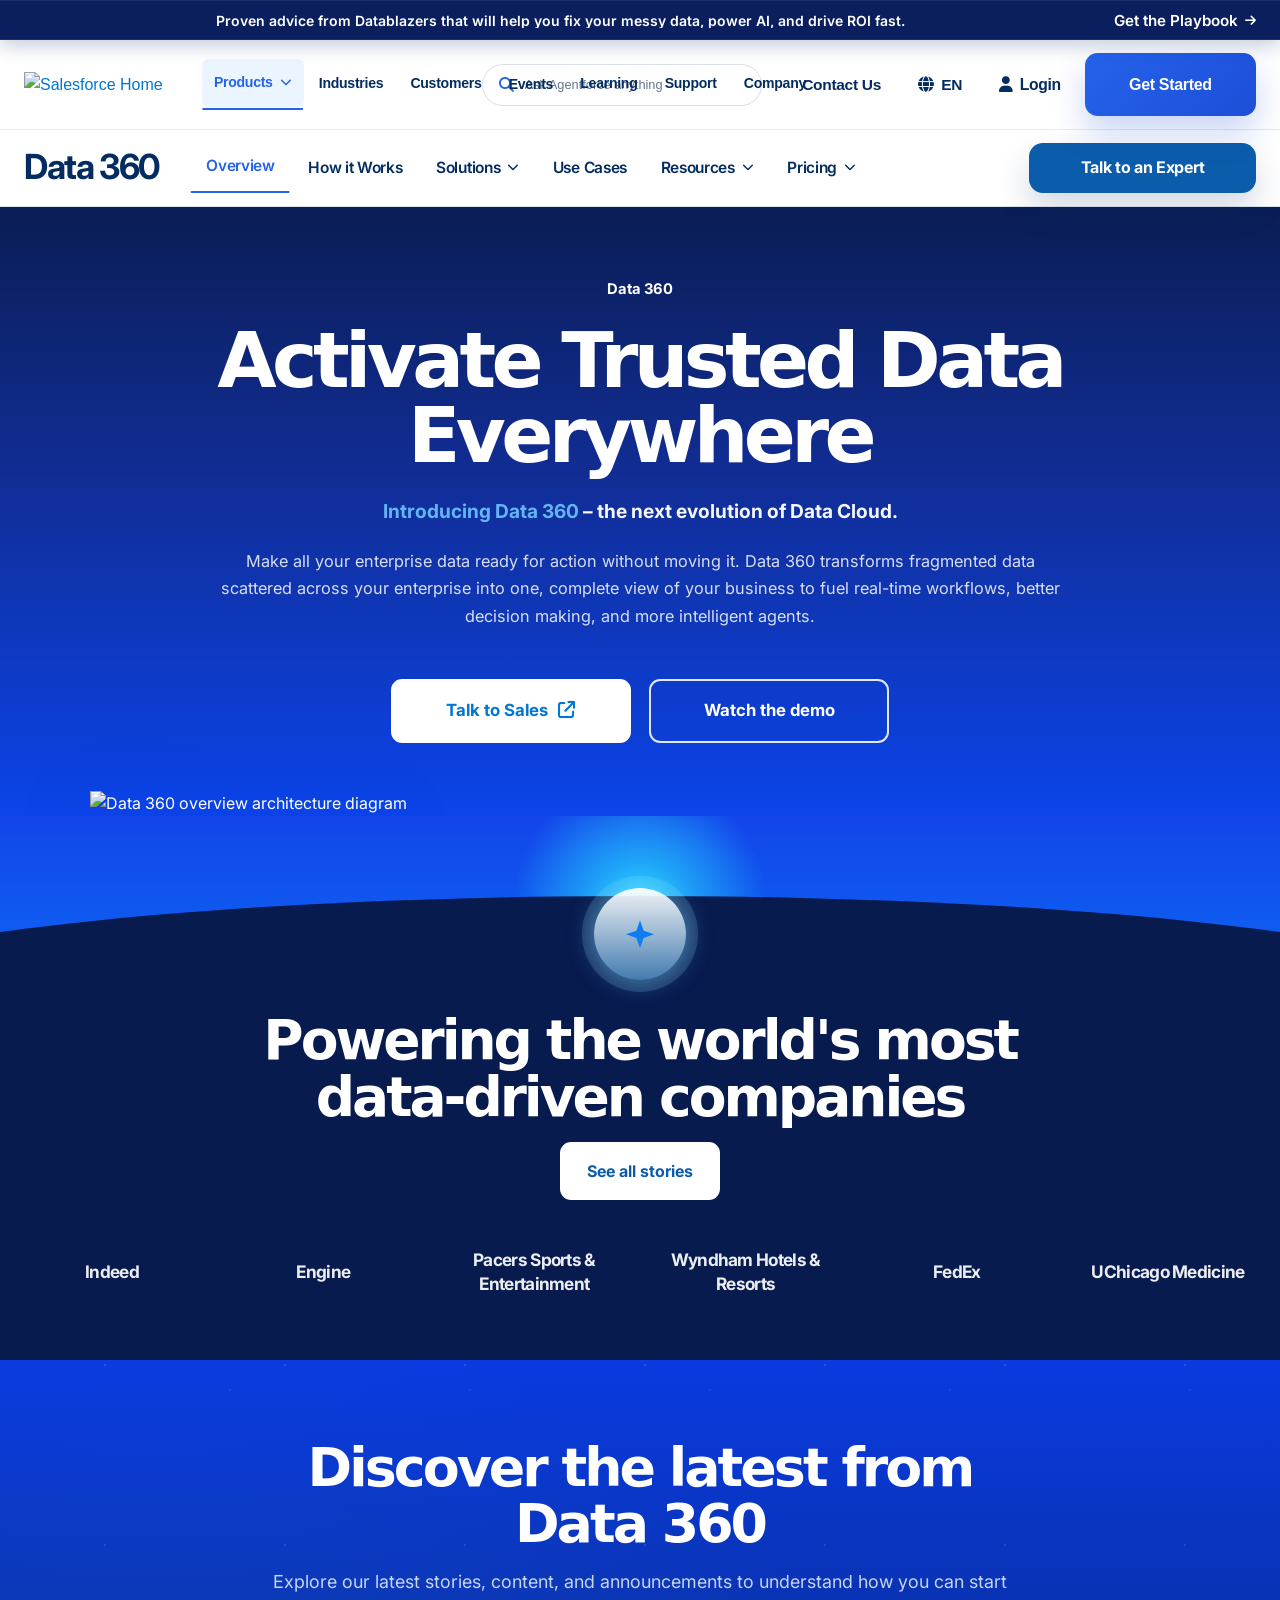
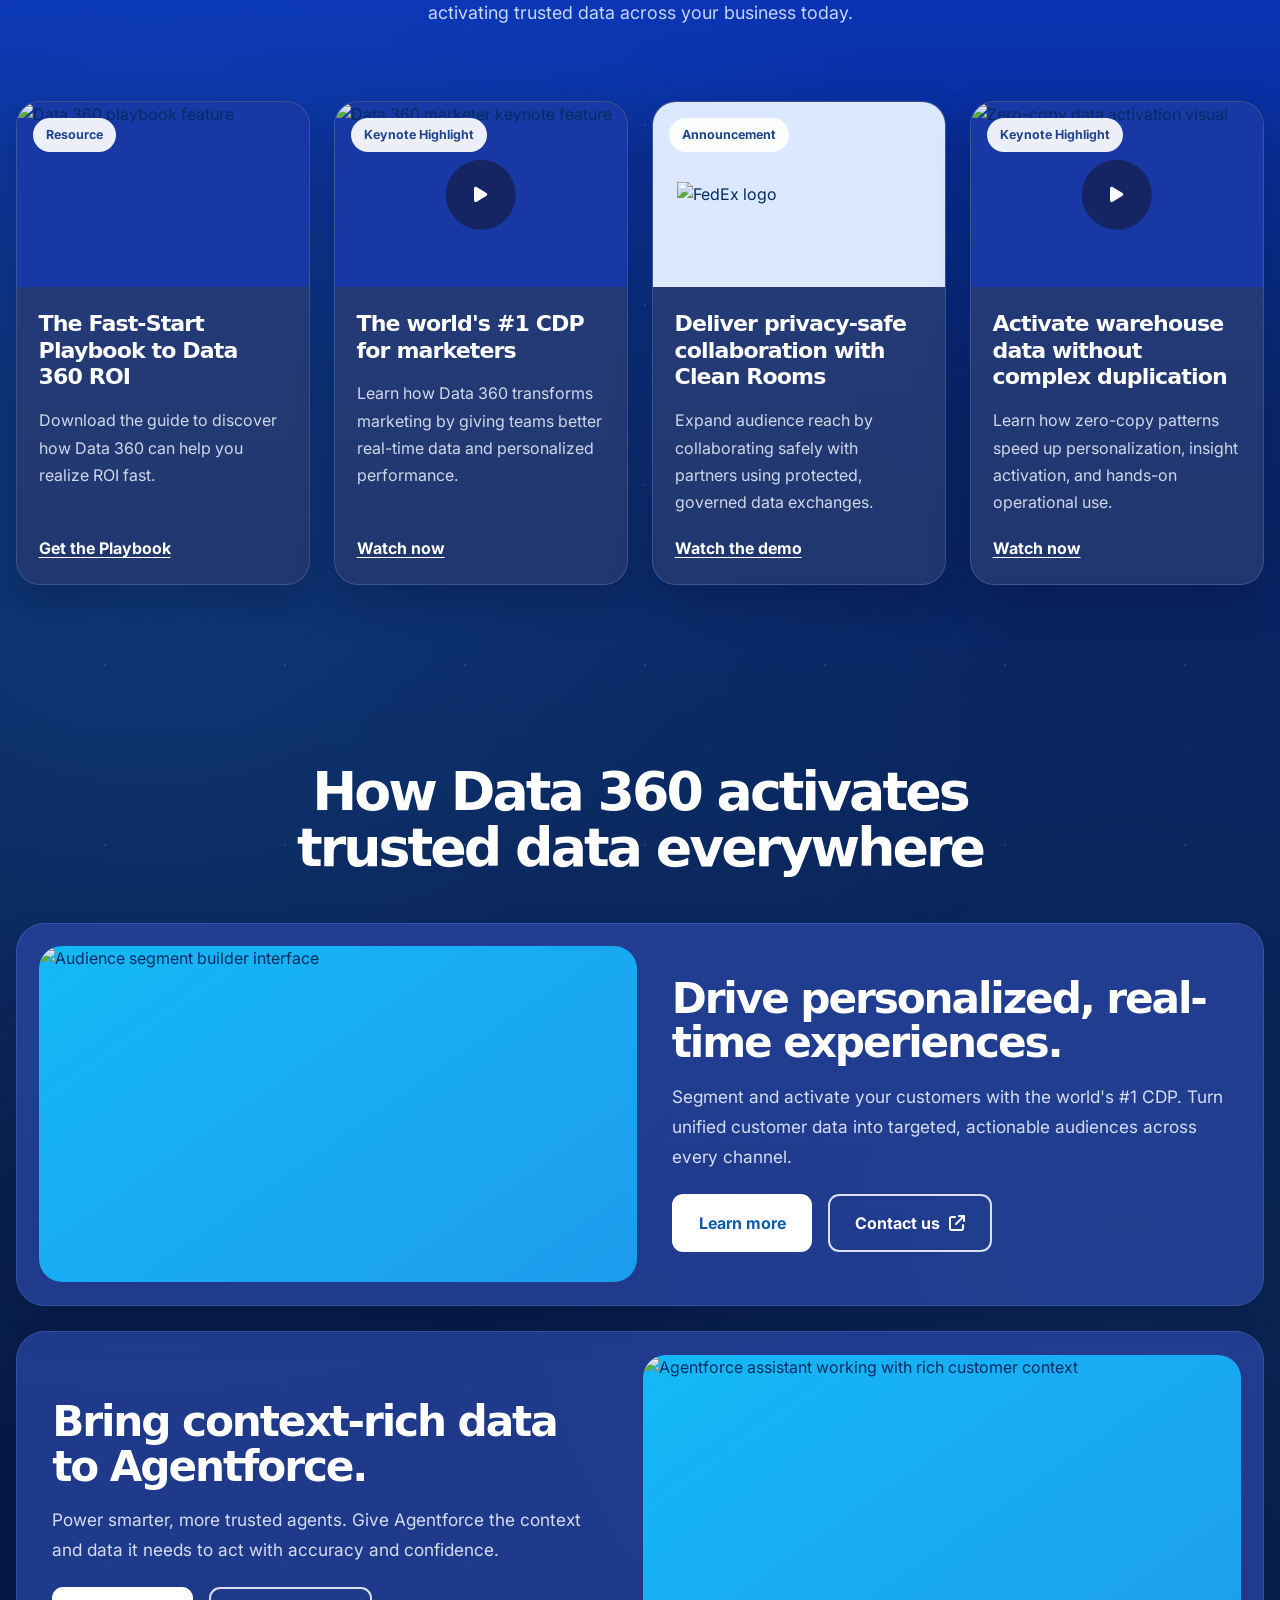
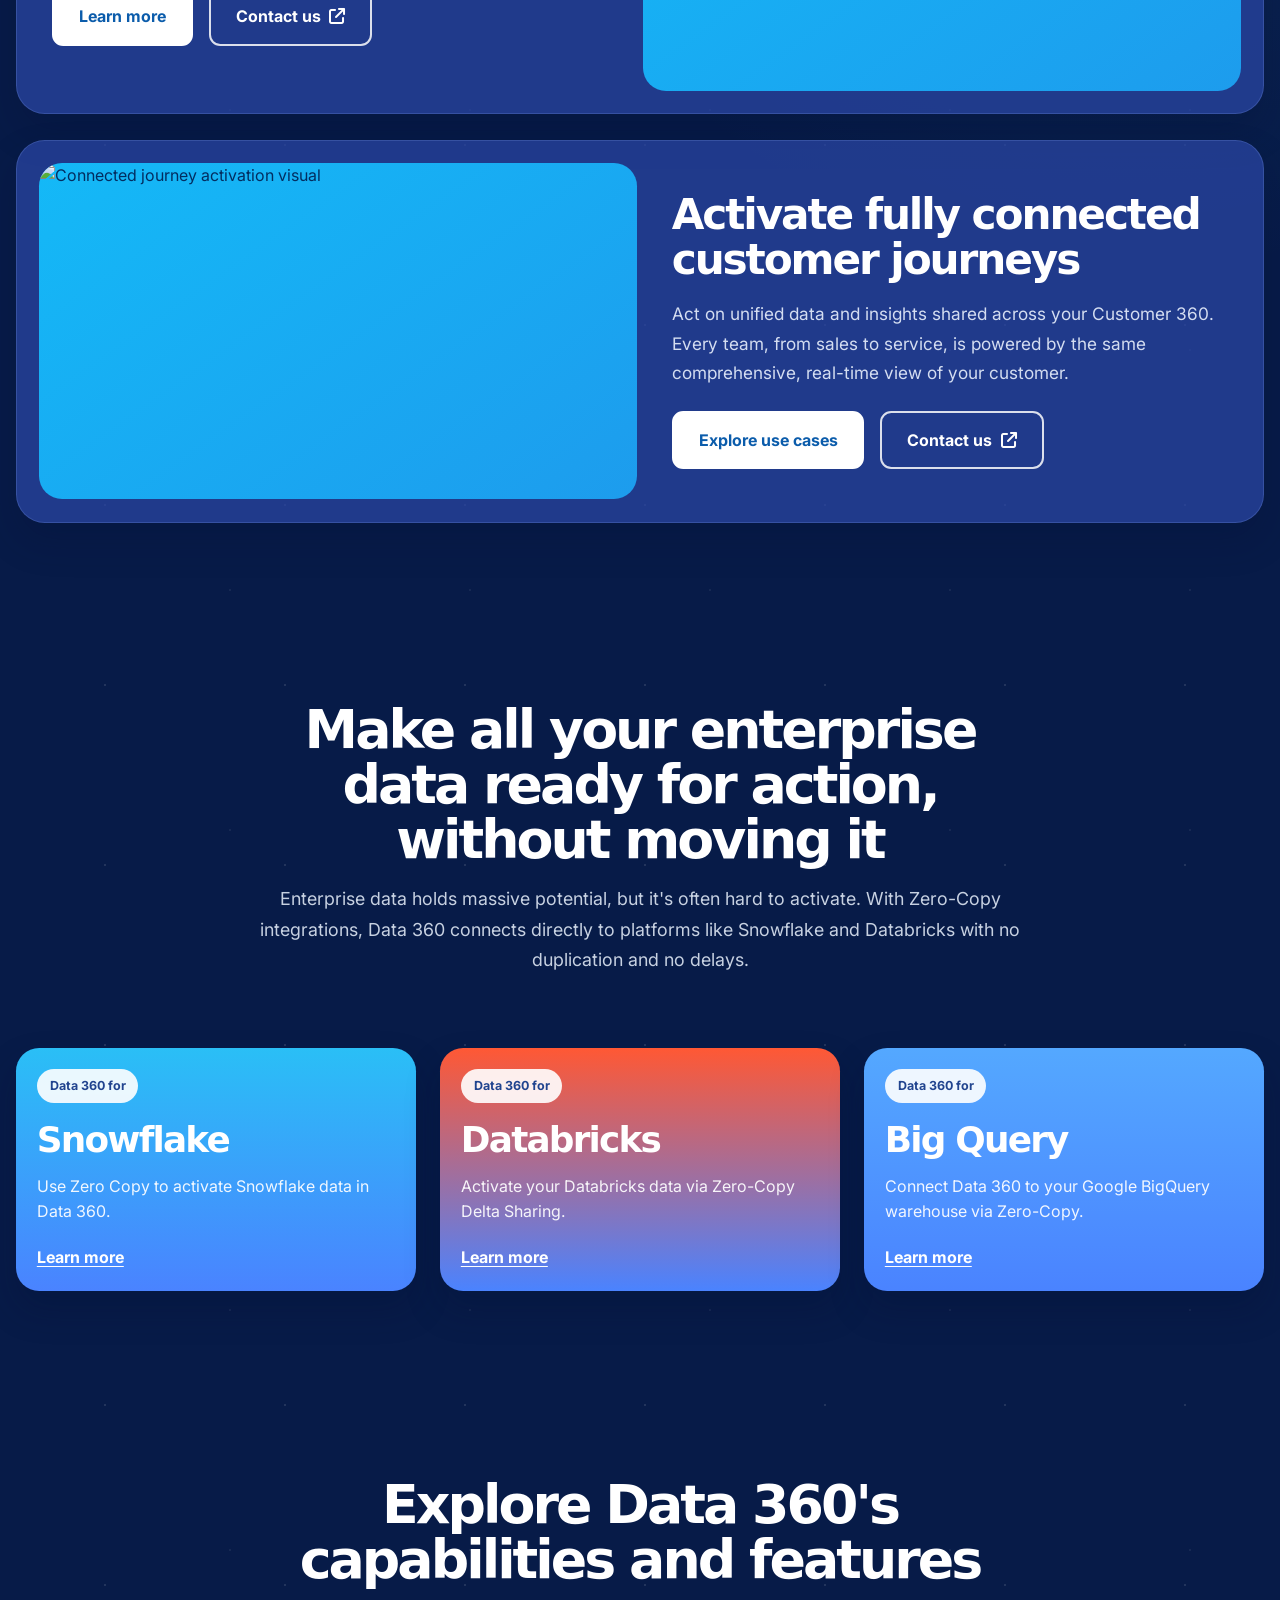
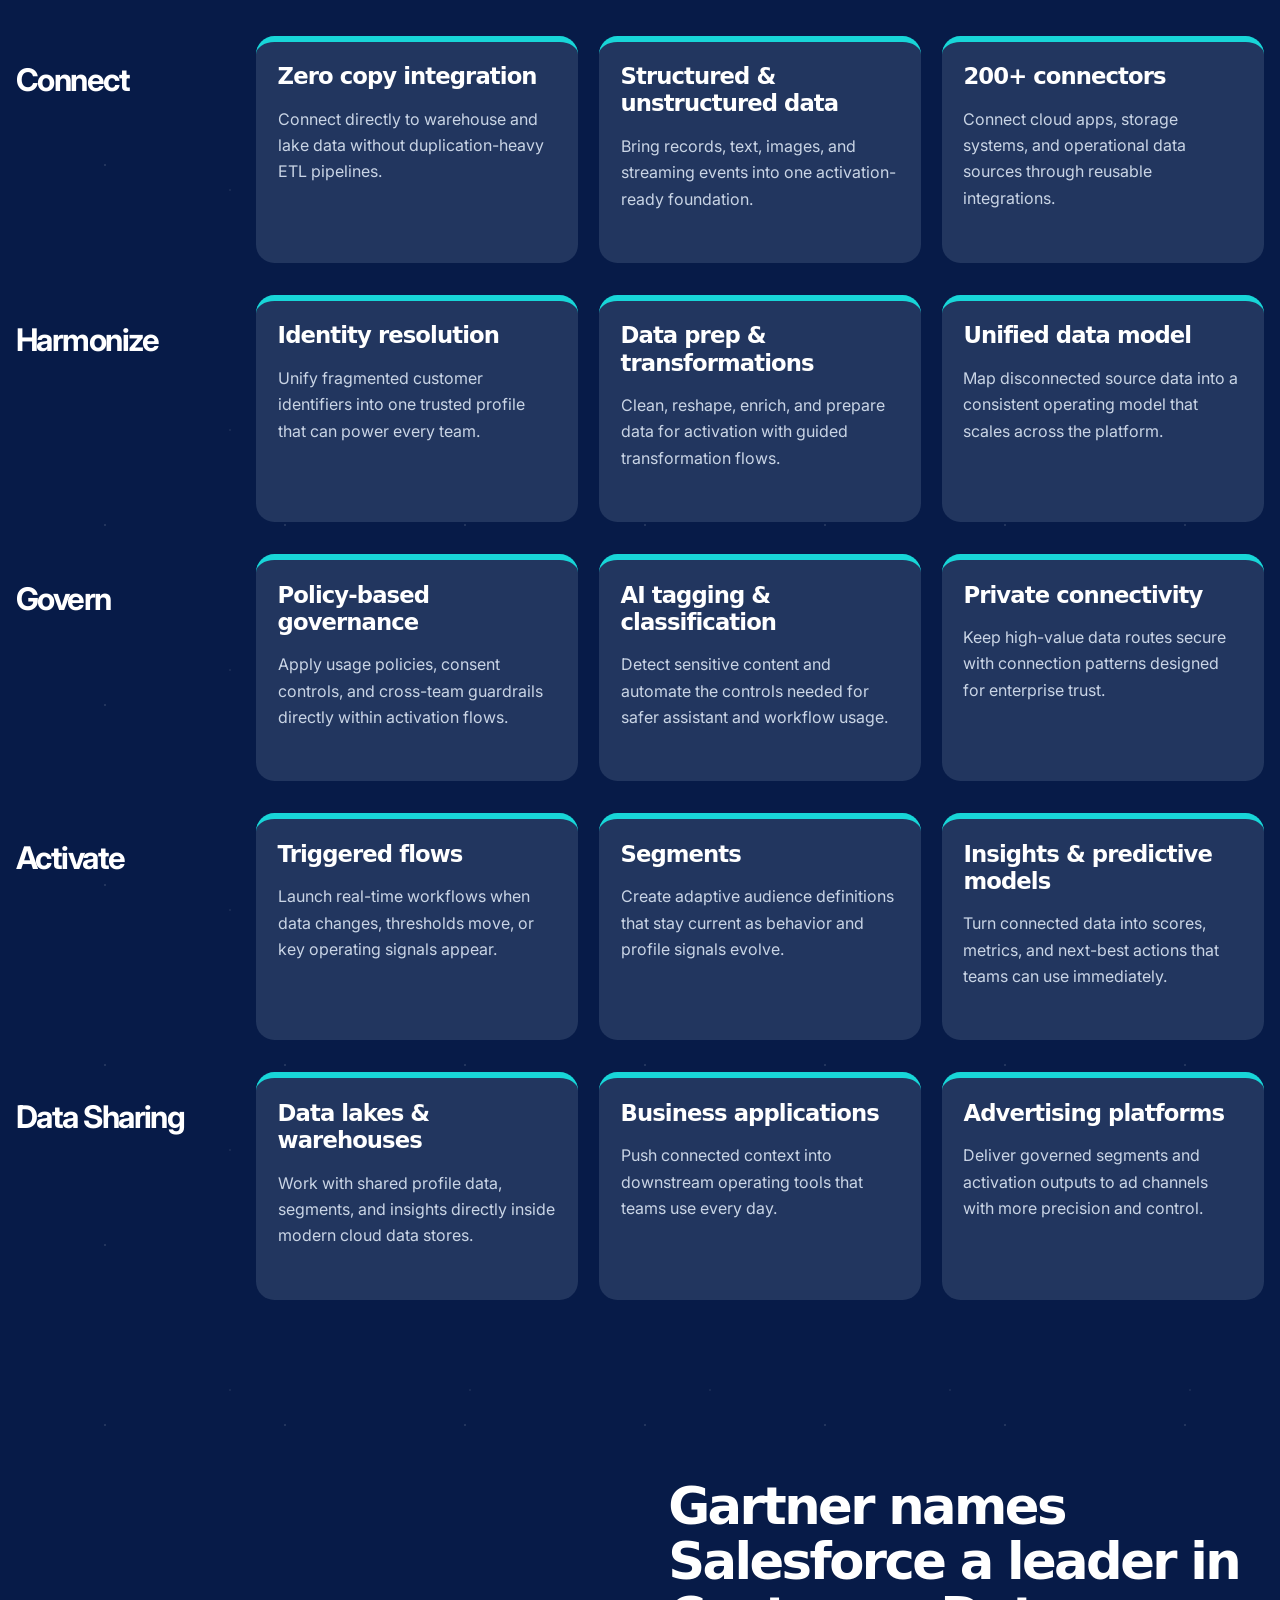
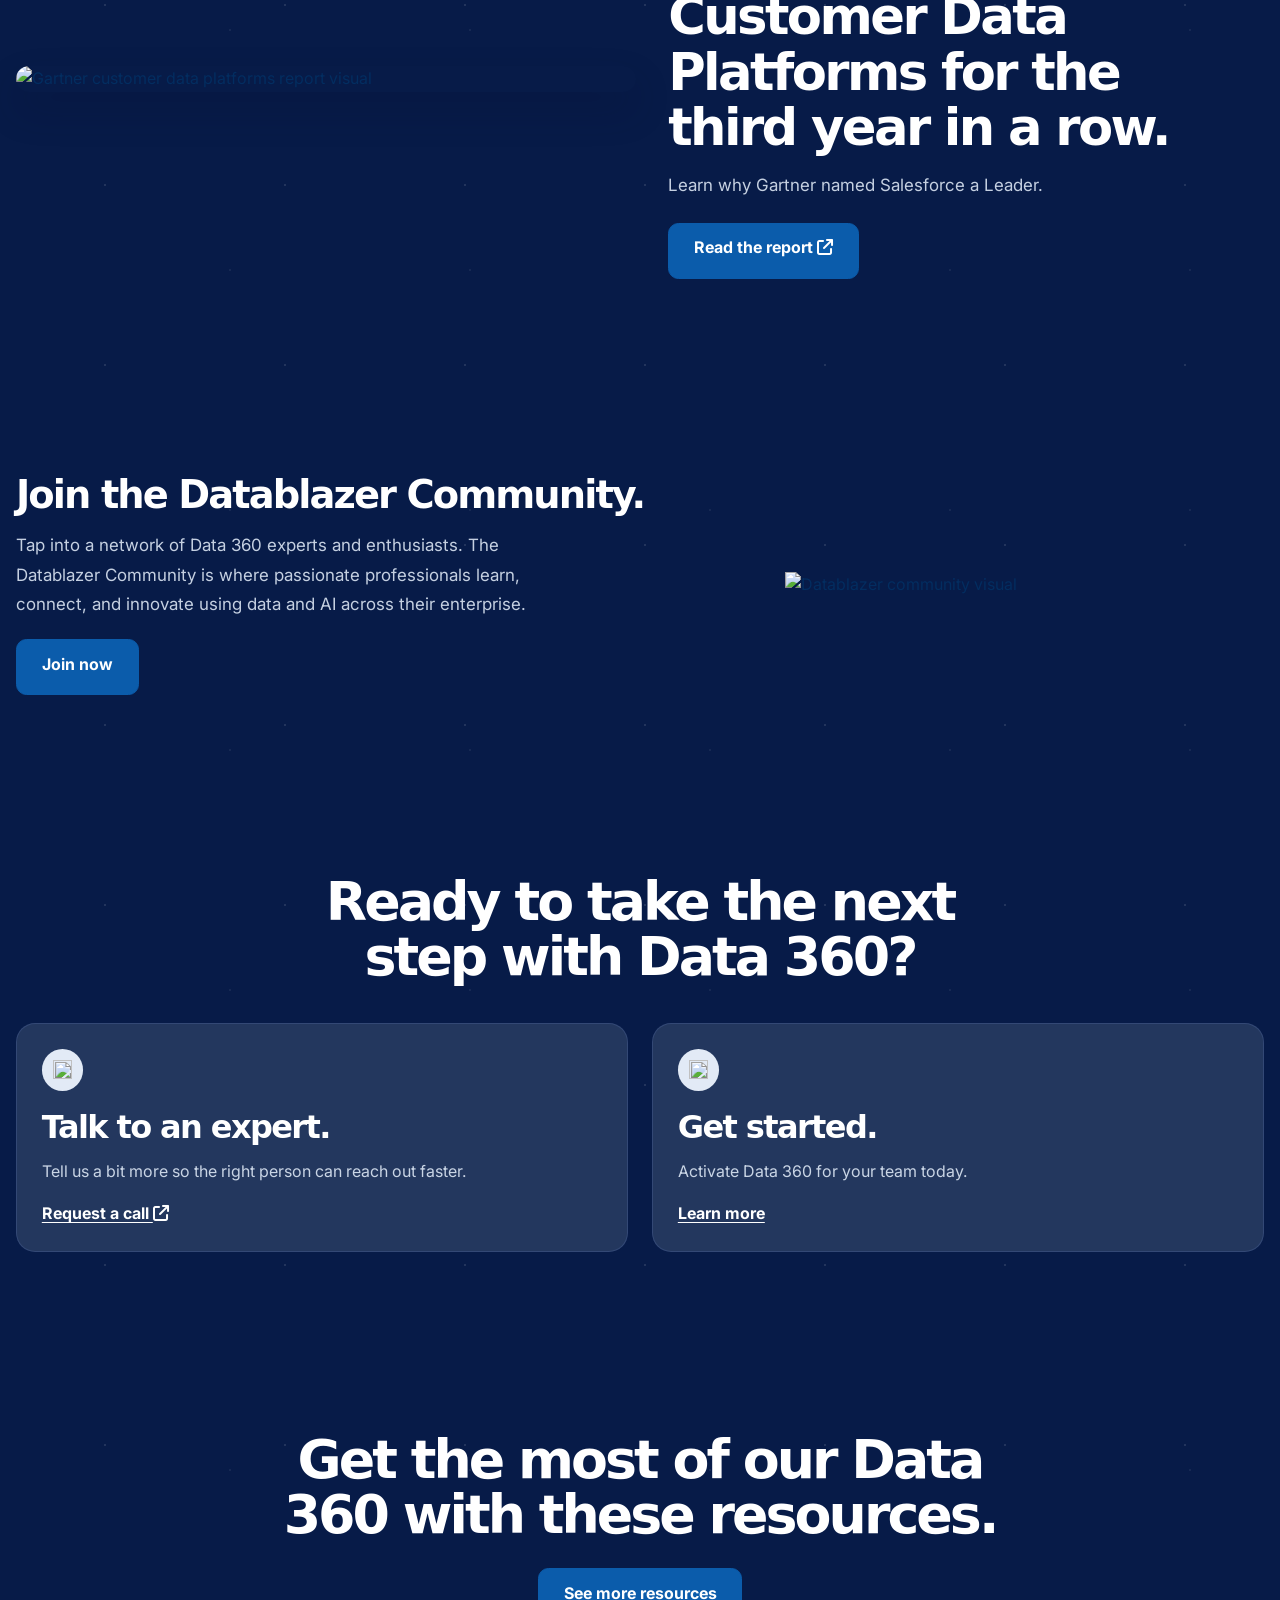
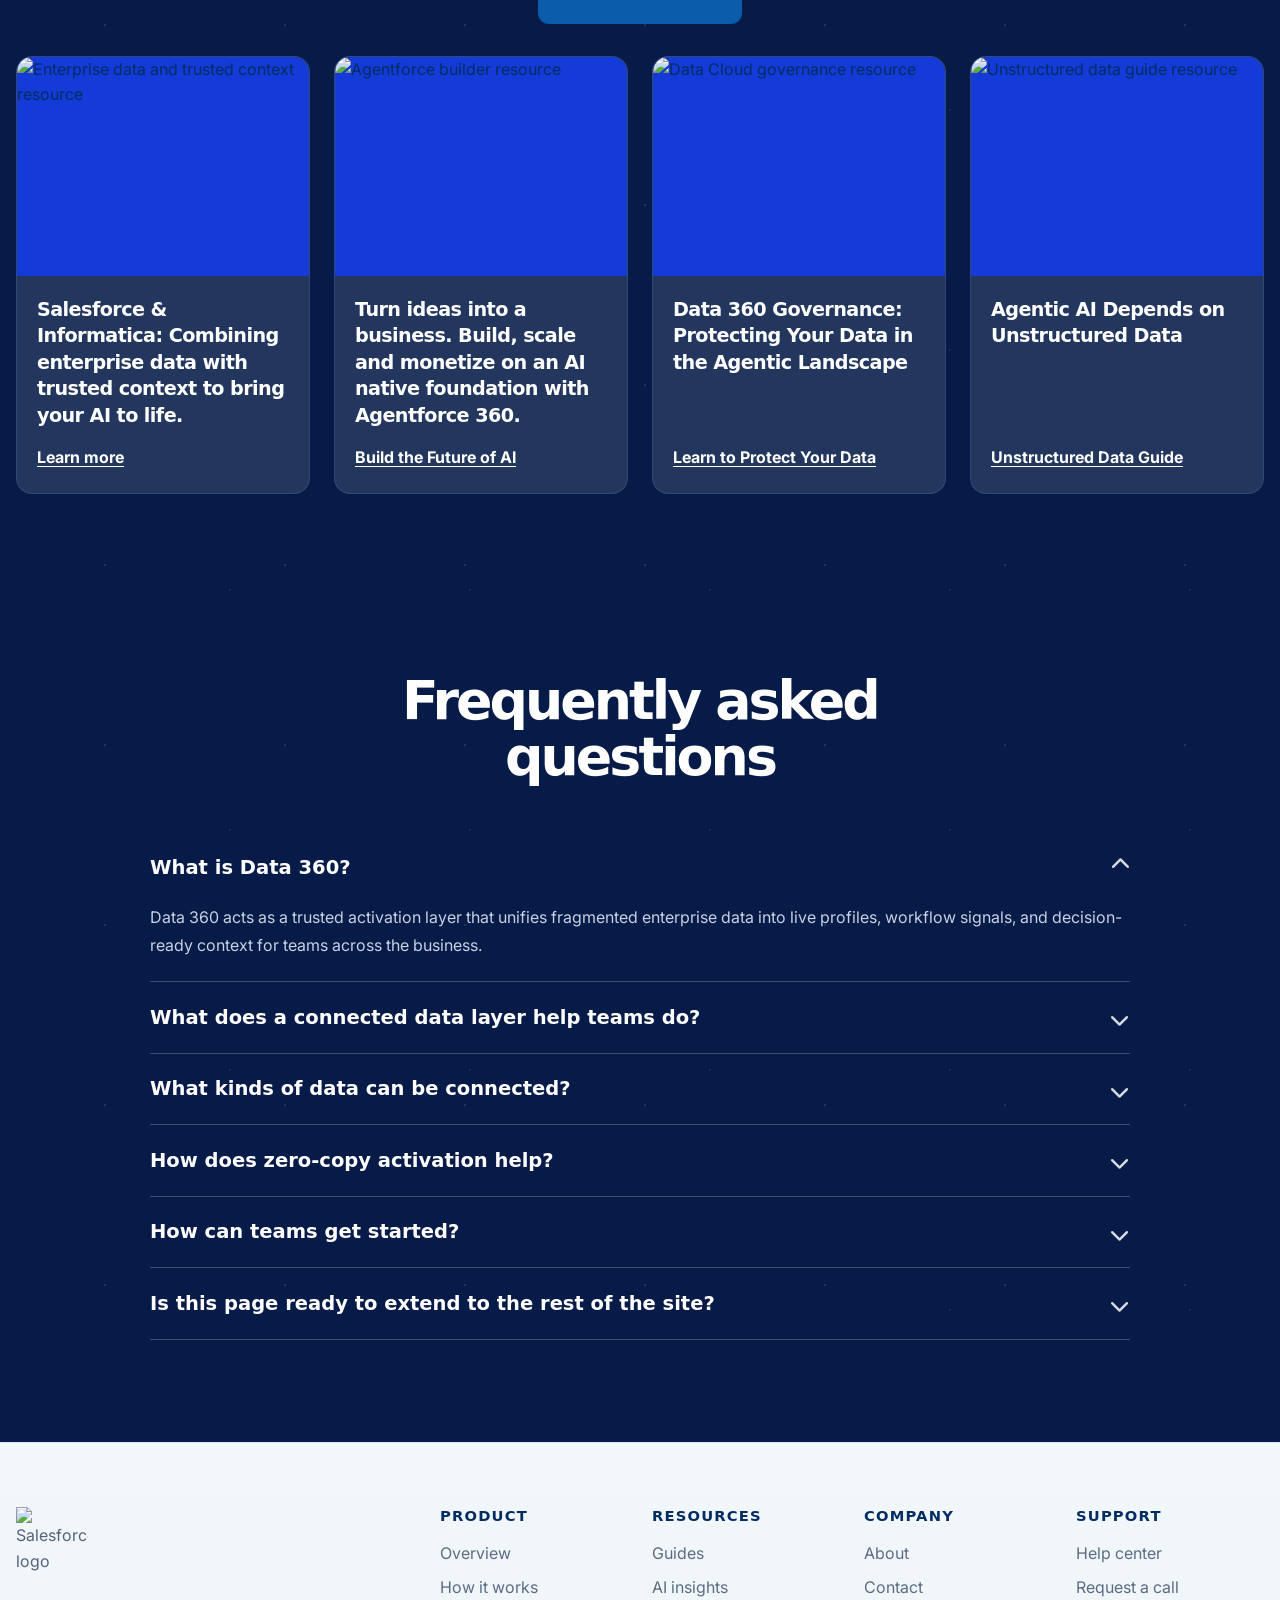
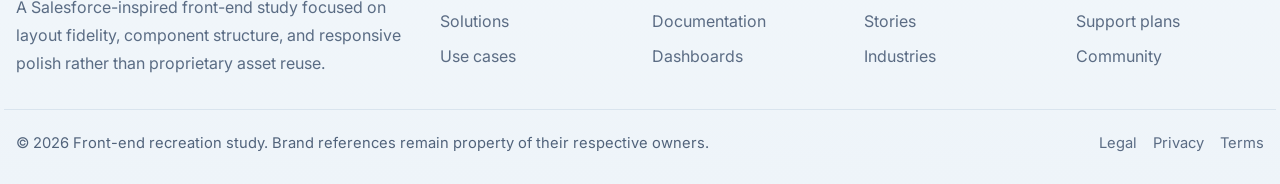
==== commit a93e605f: "Add files via upload" ====
--- a/Clone/index.html
+++ b/Clone/index.html
@@ -10,154 +10,258 @@
     <link rel="stylesheet" href="css/style.css">
 </head>
 <body class="page-home" data-primary-nav="products" data-sub-nav="overview">
-    <header class="site-header">
-                    <nav class="navbar navbar-expand-lg bg-white border-bottom py-0 global-nav d-none d-lg-flex">
-        <div class="shell-container d-flex align-items-center justify-content-between w-100">
-            <a class="navbar-brand py-2 me-4" href="index.html">
-                <img src="https://upload.wikimedia.org/wikipedia/commons/f/f9/Salesforce.com_logo.svg" alt="Salesforce Home" width="60">
-            </a>
-            <div class="collapse navbar-collapse d-flex align-items-center justify-content-between" id="globalNav">
-                <ul class="navbar-nav fw-bold" style="font-size: 0.9rem; color: #032d60;">
-                    <li class="nav-item dropdown position-static">
-                        <a class="nav-link dropdown-toggle px-3 sf-nav-link" href="#" role="button" data-bs-toggle="dropdown">Products</a>
-                        <div class="dropdown-menu sf-mega-menu border-0 shadow">
-                            <div class="sf-mega-menu-left">
-                                <div class="sf-mega-menu-header">Products</div>
-                                <ul class="sf-mega-menu-links scrollable-menu-list">
-                                    <li><a class="sf-mega-menu-link" href="products.html"><span>All Products</span><i class="fas fa-chevron-right chevron-icon"></i></a></li>
-                                    <li><a class="sf-mega-menu-link" href="products.html"><span>Agentforce</span><i class="fas fa-chevron-right chevron-icon"></i></a></li>
-                                    <li><a class="sf-mega-menu-link" href="products.html"><span>Sales</span><i class="fas fa-chevron-right chevron-icon"></i></a></li>
-                                    <li><a class="sf-mega-menu-link" href="products.html"><span>Service</span><i class="fas fa-chevron-right chevron-icon"></i></a></li>
-                                    <li><a class="sf-mega-menu-link" href="products.html"><span>Marketing</span><i class="fas fa-chevron-right chevron-icon"></i></a></li>
-                                    <li><a class="sf-mega-menu-link" href="products.html"><span>Commerce</span><i class="fas fa-chevron-right chevron-icon"></i></a></li>
-                                    <li><a class="sf-mega-menu-link" href="products.html"><span>Analytics</span><i class="fas fa-chevron-right chevron-icon"></i></a></li>
-                                    <li><a class="sf-mega-menu-link" href="products.html"><span>Slack</span><i class="fas fa-chevron-right chevron-icon"></i></a></li>
-                                    <li><a class="sf-mega-menu-link" href="products.html"><span>CRM</span><i class="fas fa-chevron-right chevron-icon"></i></a></li>
-                                    <li><a class="sf-mega-menu-link" href="products.html"><span>Small Business</span><i class="fas fa-chevron-right chevron-icon"></i></a></li>
-                                    <li><a class="sf-mega-menu-link" href="index.html"><span>Data</span><i class="fas fa-chevron-right chevron-icon"></i></a></li>
-                                    <li><a class="sf-mega-menu-link" href="services.html"><span>Platform</span><i class="fas fa-chevron-right chevron-icon"></i></a></li>
-                                    <li><a class="sf-mega-menu-link" href="services.html"><span>Net Zero</span><i class="fas fa-chevron-right chevron-icon"></i></a></li>
-                                    <li><a class="sf-mega-menu-link" href="support.html"><span>Customer Success</span><i class="fas fa-chevron-right chevron-icon"></i></a></li>
-                                </ul>
-                            </div>
-                            <div class="sf-mega-menu-right">
-                                <span class="sf-mega-menu-tag">Discover the portfolio</span>
-                                <h3>Explore our products.</h3>
-                                <p>Bring customer data, workflow automation, and AI-ready experiences into one connected operating layer.</p>
-                                <a href="products.html" class="btn btn-sf-primary align-self-start">See all products</a>
-                            </div>
-                        </div>
-                    </li>
-                    <li class="nav-item dropdown position-static">
-                        <a class="nav-link dropdown-toggle px-3 sf-nav-link" href="#" role="button" data-bs-toggle="dropdown">Industries</a>
-                        <div class="dropdown-menu sf-mega-menu border-0 shadow">
-                            <div class="sf-mega-menu-left">
-                                <div class="sf-mega-menu-header">Industries</div>
-                                <ul class="sf-mega-menu-links scrollable-menu-list">
-                                    <li><a class="sf-mega-menu-link" href="industries.html#automotive"><span class="d-flex align-items-center"><span class="link-icon-wrap"><i class="fas fa-car-side"></i></span>Automotive</span><i class="fas fa-chevron-right chevron-icon"></i></a></li>
-                                    <li><a class="sf-mega-menu-link" href="industries.html#communications"><span class="d-flex align-items-center"><span class="link-icon-wrap"><i class="fas fa-tower-broadcast"></i></span>Communications</span><i class="fas fa-chevron-right chevron-icon"></i></a></li>
-                                    <li><a class="sf-mega-menu-link" href="industries.html#construction"><span class="d-flex align-items-center"><span class="link-icon-wrap"><i class="fas fa-building"></i></span>Construction &amp; Real Estate</span><i class="fas fa-chevron-right chevron-icon"></i></a></li>
-                                    <li><a class="sf-mega-menu-link" href="industries.html#retail"><span class="d-flex align-items-center"><span class="link-icon-wrap"><i class="fas fa-basket-shopping"></i></span>Consumer Goods</span><i class="fas fa-chevron-right chevron-icon"></i></a></li>
-                                    <li><a class="sf-mega-menu-link" href="industries.html#education"><span class="d-flex align-items-center"><span class="link-icon-wrap"><i class="fas fa-graduation-cap"></i></span>Education</span><i class="fas fa-chevron-right chevron-icon"></i></a></li>
-                                    <li><a class="sf-mega-menu-link" href="industries.html#energy"><span class="d-flex align-items-center"><span class="link-icon-wrap"><i class="fas fa-bolt-lightning"></i></span>Energy &amp; Utilities</span><i class="fas fa-chevron-right chevron-icon"></i></a></li>
-                                    <li><a class="sf-mega-menu-link" href="industries.html#financial"><span class="d-flex align-items-center"><span class="link-icon-wrap"><i class="fas fa-building-columns"></i></span>Financial Services</span><i class="fas fa-chevron-right chevron-icon"></i></a></li>
-                                    <li><a class="sf-mega-menu-link" href="industries.html#healthcare"><span class="d-flex align-items-center"><span class="link-icon-wrap"><i class="fas fa-heart-pulse"></i></span>Healthcare</span><i class="fas fa-chevron-right chevron-icon"></i></a></li>
-                                    <li><a class="sf-mega-menu-link" href="industries.html#lifesciences"><span class="d-flex align-items-center"><span class="link-icon-wrap"><i class="fas fa-dna"></i></span>Life Sciences</span><i class="fas fa-chevron-right chevron-icon"></i></a></li>
-                                    <li><a class="sf-mega-menu-link" href="industries.html#manufacturing"><span class="d-flex align-items-center"><span class="link-icon-wrap"><i class="fas fa-industry"></i></span>Manufacturing</span><i class="fas fa-chevron-right chevron-icon"></i></a></li>
-                                    <li><a class="sf-mega-menu-link" href="industries.html#media"><span class="d-flex align-items-center"><span class="link-icon-wrap"><i class="fas fa-photo-film"></i></span>Media</span><i class="fas fa-chevron-right chevron-icon"></i></a></li>
-                                    <li><a class="sf-mega-menu-link" href="industries.html#nonprofit"><span class="d-flex align-items-center"><span class="link-icon-wrap"><i class="fas fa-hand-holding-heart"></i></span>Nonprofit</span><i class="fas fa-chevron-right chevron-icon"></i></a></li>
-                                    <li><a class="sf-mega-menu-link" href="industries.html#professional"><span class="d-flex align-items-center"><span class="link-icon-wrap"><i class="fas fa-briefcase"></i></span>Professional Services</span><i class="fas fa-chevron-right chevron-icon"></i></a></li>
-                                    <li><a class="sf-mega-menu-link" href="industries.html#publicsector"><span class="d-flex align-items-center"><span class="link-icon-wrap"><i class="fas fa-landmark"></i></span>Public Sector</span><i class="fas fa-chevron-right chevron-icon"></i></a></li>
-                                </ul>
-                            </div>
-                            <div class="sf-mega-menu-right">
-                                <span class="sf-mega-menu-tag">Industry solutions</span>
-                                <h3>Explore Salesforce for industries.</h3>
-                                <p>Use tailored journeys, service models, and data foundations designed around the realities of each market.</p>
-                                <a href="industries.html" class="btn btn-sf-primary align-self-start">See all industries</a>
-                            </div>
-                        </div>
-                    </li>
-                    <li class="nav-item dropdown">
-                        <a class="nav-link dropdown-toggle px-3 sf-nav-link" href="#" role="button" data-bs-toggle="dropdown">Customers</a>
-                        <ul class="dropdown-menu sf-dropdown sf-dropdown-panel border-0 shadow-sm">
-                            <li><a class="dropdown-item" href="use-cases.html">Customer stories</a></li>
-                            <li><a class="dropdown-item" href="use-cases.html">Salesforce on Salesforce</a></li>
-                            <li><a class="dropdown-item" href="dashboard.html">Use cases</a></li>
-                        </ul>
-                    </li>
-                    <li class="nav-item"><a class="nav-link px-3 sf-nav-link" href="#">Events</a></li>
-                    <li class="nav-item dropdown">
-                        <a class="nav-link dropdown-toggle px-3 sf-nav-link" href="#" role="button" data-bs-toggle="dropdown">Learning</a>
-                        <ul class="dropdown-menu sf-dropdown sf-dropdown-panel border-0 shadow-sm">
-                            <li><a class="dropdown-item" href="learning.html">Trailhead Academy</a></li>
-                            <li><a class="dropdown-item" href="learning.html">Credentials</a></li>
-                            <li><a class="dropdown-item" href="learning.html">Developer Center</a></li>
-                        </ul>
-                    </li>
-                    <li class="nav-item dropdown">
-                        <a class="nav-link dropdown-toggle px-3 sf-nav-link" href="#" role="button" data-bs-toggle="dropdown">Support</a>
-                        <ul class="dropdown-menu sf-dropdown sf-dropdown-panel border-0 shadow-sm">
-                            <li><a class="dropdown-item" href="support.html">Help &amp; documentation</a></li>
-                            <li><a class="dropdown-item" href="contact.html">Contact support</a></li>
-                            <li><a class="dropdown-item" href="support.html#docs">Support plans</a></li>
-                        </ul>
-                    </li>
-                    <li class="nav-item"><a class="nav-link px-3 sf-nav-link" href="about.html">Company</a></li>
-                </ul>
-                <div class="d-flex align-items-center">
-                    <div class="agentforce-search-container d-flex align-items-center me-4">
-                        <svg width="18" height="18" viewBox="0 0 24 24" fill="none" xmlns="http://www.w3.org/2000/svg" style="flex-shrink: 0; color: #7f00ff;">
-                            <circle cx="10" cy="11" r="5.5" stroke="#7f00ff" stroke-width="2.5"/>
-                            <line x1="14" y1="15" x2="20" y2="21" stroke="#7f00ff" stroke-width="2.5" stroke-linecap="round"/>
-                            <path d="M17 4c0 1.5-0.8 2.2-2 2.2 1.2 0 2 0.7 2 2.2 0-1.5 0.8-2.2 2-2.2-1.2 0-2-0.7-2-2.2z" fill="#7f00ff"/>
-                        </svg>
-                        <input type="text" class="form-control py-0" placeholder="Ask Agentforce an...">
-                    </div>
-                    <div class="text-end me-4" style="line-height: 1.2;">
-                        <a href="contact.html" class="text-decoration-underline text-nowrap" style="font-size: 0.85rem; color: #032d60; font-weight: 600;">Contact Us</a>
-                    </div>
-                    <a href="#" class="text-navy me-3 fs-5" style="color: #032d60;"><i class="fa-solid fa-globe"></i></a>
-                    <a href="dashboard.html" class="text-navy me-4 fw-bold text-decoration-none text-nowrap" style="font-size: 0.9rem; color: #032d60;"><i class="fa-solid fa-user me-1"></i> Login</a>
-                    <a href="contact.html" class="btn btn-sf-green px-4 py-2 text-nowrap">Get started</a>
-                </div>
+    <header class="site-header" aria-label="Salesforce site header">
+        <div class="home-alert-bar" role="region" aria-label="Announcement">
+            <div class="shell-container home-alert-inner">
+                <p>Proven advice from Datablazers that will help you fix your messy data, power AI, and drive ROI fast.</p>
+                <a href="learning.html" class="home-alert-link" aria-label="Get the Data 360 playbook">
+                    <span>Get the Playbook</span>
+                    <i class="fa-solid fa-arrow-right" aria-hidden="true"></i>
+                </a>
             </div>
         </div>
-    </nav>
-
-                    <nav class="product-nav">
-        <div class="shell-container">
-            <div class="product-nav-row">
-                <a class="product-nav-brand" href="index.html">Data 360</a>
-                <div class="product-nav-links-wrapper">
-                    <a class="product-nav-link" href="index.html" data-subnav="overview">Overview</a>
-                    <a class="product-nav-link" href="about.html" data-subnav="how-it-works">How it works <i class="fa-solid fa-chevron-down ms-1" style="font-size: 0.7rem;"></i></a>
-                    <a class="product-nav-link" href="services.html" data-subnav="solutions">Solutions <i class="fa-solid fa-chevron-down ms-1" style="font-size: 0.7rem;"></i></a>
-                    <a class="product-nav-link" href="use-cases.html" data-subnav="use-cases">Use Cases</a>
-                    <a class="product-nav-link" href="learning.html" data-subnav="resources">Resources <i class="fa-solid fa-chevron-down ms-1" style="font-size: 0.7rem;"></i></a>
-                    <a class="product-nav-link" href="contact.html" data-subnav="pricing">Pricing <i class="fa-solid fa-chevron-down ms-1" style="font-size: 0.7rem;"></i></a>
-                </div>
-                <a href="contact.html" class="btn btn-sf-primary product-nav-cta">Talk to an expert</a>
+
+        <nav class="global-nav d-none d-lg-flex" aria-label="Global navigation">
+            <div class="shell-container global-nav-shell">
+                <a class="site-brand" href="index.html" aria-label="Salesforce Home">
+                    <img src="https://upload.wikimedia.org/wikipedia/commons/f/f9/Salesforce.com_logo.svg" alt="Salesforce Home" width="64">
+                </a>
+
+                <div class="global-nav-inner">
+                    <ul class="top-nav-links" role="list">
+                        <li class="premium-nav-item premium-dropdown">
+                            <button class="sf-nav-link premium-nav-link premium-nav-toggle" type="button" data-nav-group="products" aria-label="Open Products menu" aria-controls="productsMenu" aria-expanded="false">
+                                <span>Products</span>
+                                <i class="fa-solid fa-chevron-down" aria-hidden="true"></i>
+                            </button>
+                            <div class="premium-dropdown-menu premium-mega-menu" id="productsMenu" role="menu">
+                                <div class="premium-mega-grid">
+                                    <div class="premium-dropdown-column">
+                                        <span class="premium-dropdown-label">Platform</span>
+                                        <a class="premium-dropdown-link" href="products.html">
+                                            <strong>All Products</strong>
+                                            <small>See the full Salesforce portfolio</small>
+                                        </a>
+                                        <a class="premium-dropdown-link" href="products.html">
+                                            <strong>Agentforce</strong>
+                                            <small>Deploy trusted AI agents across your teams</small>
+                                        </a>
+                                        <a class="premium-dropdown-link" href="products.html">
+                                            <strong>Sales Cloud</strong>
+                                            <small>Build pipeline visibility and smarter forecasting</small>
+                                        </a>
+                                        <a class="premium-dropdown-link" href="products.html">
+                                            <strong>Service Cloud</strong>
+                                            <small>Deliver faster support with unified context</small>
+                                        </a>
+                                    </div>
+                                    <div class="premium-dropdown-column">
+                                        <span class="premium-dropdown-label">Data &amp; Intelligence</span>
+                                        <a class="premium-dropdown-link" href="index.html">
+                                            <strong>Data 360</strong>
+                                            <small>Activate trusted enterprise data everywhere</small>
+                                        </a>
+                                        <a class="premium-dropdown-link" href="services.html">
+                                            <strong>Platform</strong>
+                                            <small>Unify automation, integrations, and apps</small>
+                                        </a>
+                                        <a class="premium-dropdown-link" href="products.html">
+                                            <strong>Analytics</strong>
+                                            <small>Turn live signals into decision-ready insight</small>
+                                        </a>
+                                        <a class="premium-dropdown-link" href="support.html">
+                                            <strong>Customer Success</strong>
+                                            <small>Guidance and enablement from planning to scale</small>
+                                        </a>
+                                    </div>
+                                    <div class="premium-feature-card">
+                                        <span class="premium-dropdown-pill">Featured</span>
+                                        <h3>Connect data, workflows, and AI in one operating layer.</h3>
+                                        <p>Bring customer context, real-time orchestration, and agent-ready experiences together without losing speed or trust.</p>
+                                        <a href="products.html" class="premium-card-cta">Explore the portfolio <i class="fa-solid fa-arrow-right" aria-hidden="true"></i></a>
+                                    </div>
+                                </div>
+                            </div>
+                        </li>
+                        <li class="premium-nav-item"><a class="sf-nav-link premium-nav-link" href="industries.html" data-nav-group="industries">Industries</a></li>
+                        <li class="premium-nav-item"><a class="sf-nav-link premium-nav-link" href="use-cases.html" data-nav-group="customers">Customers</a></li>
+                        <li class="premium-nav-item"><button class="sf-nav-link premium-nav-link" type="button" aria-label="View events">Events</button></li>
+                        <li class="premium-nav-item"><a class="sf-nav-link premium-nav-link" href="learning.html" data-nav-group="learning">Learning</a></li>
+                        <li class="premium-nav-item"><a class="sf-nav-link premium-nav-link" href="support.html" data-nav-group="support">Support</a></li>
+                        <li class="premium-nav-item"><a class="sf-nav-link premium-nav-link" href="about.html" data-nav-group="company">Company</a></li>
+                    </ul>
+
+                    <div class="header-actions">
+                        <label class="agentforce-search-container" aria-label="Search Salesforce content">
+                            <i class="fa-solid fa-magnifying-glass search-icon" aria-hidden="true"></i>
+                            <input type="search" class="form-control" placeholder="Ask Agentforce anything" aria-label="Search Salesforce content">
+                        </label>
+                        <a href="contact.html" class="header-utility-link header-contact-link" aria-label="Contact Salesforce">Contact Us</a>
+                        <a href="#" class="header-utility-link header-language-link" aria-label="Select language">
+                            <i class="fa-solid fa-globe" aria-hidden="true"></i>
+                            <span>EN</span>
+                        </a>
+                        <a href="login.html" class="header-login-link" aria-label="Log in to your Salesforce account">
+                            <i class="fa-solid fa-user" aria-hidden="true"></i>
+                            <span>Login</span>
+                        </a>
+                        <a href="contact.html" class="header-cta header-cta-primary" aria-label="Get started with Data 360">Get Started</a>
+                    </div>
+                </div>
             </div>
-            <div class="product-nav-mobile d-lg-none">
-                <div class="product-nav-mobile-links">
-                    <a class="product-nav-link" href="index.html" data-subnav="overview">Overview</a>
-                    <a class="product-nav-link" href="about.html" data-subnav="how-it-works">How it works <i class="fa-solid fa-chevron-down ms-1" style="font-size: 0.7rem;"></i></a>
-                    <a class="product-nav-link" href="services.html" data-subnav="solutions">Solutions <i class="fa-solid fa-chevron-down ms-1" style="font-size: 0.7rem;"></i></a>
-                    <a class="product-nav-link" href="use-cases.html" data-subnav="use-cases">Use Cases</a>
-                    <a class="product-nav-link" href="learning.html" data-subnav="resources">Resources <i class="fa-solid fa-chevron-down ms-1" style="font-size: 0.7rem;"></i></a>
-                    <a class="product-nav-link" href="contact.html" data-subnav="pricing">Pricing <i class="fa-solid fa-chevron-down ms-1" style="font-size: 0.7rem;"></i></a>
+        </nav>
+
+        <nav class="product-nav d-none d-lg-block" aria-label="Data 360 navigation">
+            <div class="shell-container product-nav-shell">
+                <div class="product-nav-row">
+                    <a class="product-nav-brand" href="index.html">Data 360</a>
+
+                    <div class="product-nav-links-wrapper">
+                        <a class="product-nav-link" href="index.html" data-subnav="overview">Overview</a>
+                        <a class="product-nav-link" href="about.html" data-subnav="how-it-works">How it Works</a>
+
+                        <div class="product-nav-item premium-dropdown">
+                            <button class="product-nav-link premium-nav-toggle" type="button" data-subnav="solutions" aria-label="Open Solutions menu" aria-controls="solutionsMenu" aria-expanded="false">
+                                <span>Solutions</span>
+                                <i class="fa-solid fa-chevron-down" aria-hidden="true"></i>
+                            </button>
+                            <div class="premium-dropdown-menu product-dropdown-menu" id="solutionsMenu" role="menu">
+                                <span class="premium-dropdown-label">Solutions</span>
+                                <a class="premium-dropdown-link" href="services.html">
+                                    <strong>Zero Copy Activation</strong>
+                                    <small>Bring warehouse data into action without duplication</small>
+                                </a>
+                                <a class="premium-dropdown-link" href="services.html">
+                                    <strong>Identity Resolution</strong>
+                                    <small>Unify signals into durable customer profiles</small>
+                                </a>
+                                <a class="premium-dropdown-link" href="dashboard.html">
+                                    <strong>Operational Intelligence</strong>
+                                    <small>Power workflow decisions with live business context</small>
+                                </a>
+                            </div>
+                        </div>
+
+                        <a class="product-nav-link" href="use-cases.html" data-subnav="use-cases">Use Cases</a>
+
+                        <div class="product-nav-item premium-dropdown">
+                            <button class="product-nav-link premium-nav-toggle" type="button" data-subnav="resources" aria-label="Open Resources menu" aria-controls="resourcesMenu" aria-expanded="false">
+                                <span>Resources</span>
+                                <i class="fa-solid fa-chevron-down" aria-hidden="true"></i>
+                            </button>
+                            <div class="premium-dropdown-menu product-dropdown-menu" id="resourcesMenu" role="menu">
+                                <span class="premium-dropdown-label">Resources</span>
+                                <a class="premium-dropdown-link" href="learning.html">
+                                    <strong>Playbooks</strong>
+                                    <small>See proven rollout patterns and ROI guidance</small>
+                                </a>
+                                <a class="premium-dropdown-link" href="ai-insights.html">
+                                    <strong>AI Insights</strong>
+                                    <small>Learn how trusted data powers intelligent agents</small>
+                                </a>
+                                <a class="premium-dropdown-link" href="support.html">
+                                    <strong>Documentation</strong>
+                                    <small>Implementation guides, onboarding, and support</small>
+                                </a>
+                            </div>
+                        </div>
+
+                        <div class="product-nav-item premium-dropdown">
+                            <button class="product-nav-link premium-nav-toggle" type="button" data-subnav="pricing" aria-label="Open Pricing menu" aria-controls="pricingMenu" aria-expanded="false">
+                                <span>Pricing</span>
+                                <i class="fa-solid fa-chevron-down" aria-hidden="true"></i>
+                            </button>
+                            <div class="premium-dropdown-menu product-dropdown-menu" id="pricingMenu" role="menu">
+                                <span class="premium-dropdown-label">Pricing</span>
+                                <a class="premium-dropdown-link" href="contact.html">
+                                    <strong>Talk to Sales</strong>
+                                    <small>Get tailored pricing for your business and data footprint</small>
+                                </a>
+                                <a class="premium-dropdown-link" href="contact.html">
+                                    <strong>Implementation Planning</strong>
+                                    <small>Estimate onboarding scope and team readiness</small>
+                                </a>
+                                <a class="premium-dropdown-link" href="learning.html">
+                                    <strong>ROI Playbook</strong>
+                                    <small>See how high-growth teams plan for value faster</small>
+                                </a>
+                            </div>
+                        </div>
+                    </div>
+
+                    <a href="contact.html" class="product-nav-cta" aria-label="Talk to a Data 360 expert">Talk to an Expert</a>
+                </div>
+            </div>
+        </nav>
+
+        <div class="premium-mobile-bar d-lg-none" aria-label="Mobile navigation bar">
+            <div class="shell-container premium-mobile-bar-inner">
+                <a class="mobile-site-brand" href="index.html" aria-label="Salesforce Home">
+                    <img src="https://upload.wikimedia.org/wikipedia/commons/f/f9/Salesforce.com_logo.svg" alt="Salesforce Home" width="48">
+                    <span>Data 360</span>
+                </a>
+                <div class="mobile-bar-actions">
+                    <a href="contact.html" class="mobile-started-pill" aria-label="Get started with Data 360">Get Started</a>
+                    <button class="mobile-menu-toggle" type="button" aria-controls="mobileNavDrawer" aria-expanded="false" aria-label="Toggle navigation menu">
+                        <span></span>
+                        <span></span>
+                        <span></span>
+                    </button>
                 </div>
             </div>
         </div>
-    </nav>
-
-        <div class="home-alert-bar">
-            <div class="shell-container home-alert-inner">
-                <p>Proven advice from Datablazers that will help you fix your messy data, power AI, and drive ROI fast.</p>
-                <a href="learning.html">Get the Playbook</a>
+
+        <div class="mobile-nav-backdrop d-lg-none" aria-hidden="true"></div>
+
+        <aside class="mobile-nav-drawer d-lg-none" id="mobileNavDrawer" aria-label="Mobile navigation drawer" aria-hidden="true">
+            <div class="mobile-drawer-shell">
+                <div class="mobile-drawer-top">
+                    <span class="mobile-drawer-eyebrow">Navigate</span>
+                    <h2>Explore Data 360</h2>
+                    <p>Browse products, resources, and ways to connect with the Salesforce team from one focused menu.</p>
+                </div>
+
+                <label class="agentforce-search-container mobile-search-container" aria-label="Search Salesforce content">
+                    <i class="fa-solid fa-magnifying-glass search-icon" aria-hidden="true"></i>
+                    <input type="search" class="form-control" placeholder="Search Data 360" aria-label="Search Data 360">
+                </label>
+
+                <div class="mobile-nav-section">
+                    <span class="mobile-nav-section-title">Global</span>
+                    <a class="mobile-nav-link" href="products.html">Products</a>
+                    <a class="mobile-nav-link" href="industries.html">Industries</a>
+                    <a class="mobile-nav-link" href="use-cases.html">Customers</a>
+                    <button class="mobile-nav-link" type="button" aria-label="View events">Events</button>
+                    <a class="mobile-nav-link" href="learning.html">Learning</a>
+                    <a class="mobile-nav-link" href="support.html">Support</a>
+                    <a class="mobile-nav-link" href="about.html">Company</a>
+                </div>
+
+                <div class="mobile-nav-section">
+                    <span class="mobile-nav-section-title">Data 360</span>
+                    <a class="mobile-nav-link" href="index.html">Overview</a>
+                    <a class="mobile-nav-link" href="about.html">How it Works</a>
+                    <a class="mobile-nav-link" href="services.html">Solutions</a>
+                    <a class="mobile-nav-link" href="use-cases.html">Use Cases</a>
+                    <a class="mobile-nav-link" href="learning.html">Resources</a>
+                    <a class="mobile-nav-link" href="contact.html">Pricing</a>
+                </div>
+
+                <div class="mobile-nav-actions">
+                    <a href="contact.html" class="header-utility-link mobile-utility-link">Contact Us</a>
+                    <a href="#" class="header-utility-link header-language-link mobile-utility-link" aria-label="Select language">
+                        <i class="fa-solid fa-globe" aria-hidden="true"></i>
+                        <span>English</span>
+                    </a>
+                    <a href="login.html" class="header-login-link mobile-login-link" aria-label="Log in to your Salesforce account">
+                        <i class="fa-solid fa-user" aria-hidden="true"></i>
+                        <span>Login</span>
+                    </a>
+                    <a href="contact.html" class="product-nav-cta mobile-talk-link" aria-label="Talk to a Data 360 expert">Talk to an Expert</a>
+                    <a href="contact.html" class="header-cta header-cta-primary mobile-start-link" aria-label="Get started with Data 360">Get Started</a>
+                </div>
             </div>
-        </div>
+        </aside>
     </header>
 
     <main>
--- a/Clone/css/style.css
+++ b/Clone/css/style.css
@@ -11,6 +11,16 @@
   src: url('https://www.salesforce.com/content/dam/sfdc-docs/www/salesforce-sans/SalesforceSans-Bold.woff2') format('woff2');
   font-weight: 700;
   font-style: normal;
+}
+
+*,
+*::before,
+*::after {
+  box-sizing: border-box;
+}
+
+html {
+  overflow-x: hidden;
 }
 
 :root {
@@ -33,6 +43,534 @@
   font-family: 'Salesforce Sans', 'Inter', -apple-system, BlinkMacSystemFont, 'Segoe UI', Roboto, sans-serif;
   line-height: 1.6;
   overflow-x: hidden;
+  -webkit-text-size-adjust: 100%;
+  text-size-adjust: 100%;
+}
+
+img,
+svg,
+video,
+iframe {
+  max-width: 100%;
+}
+
+button,
+.btn,
+.form-control,
+.form-select,
+textarea {
+  min-height: 44px;
+}
+
+.container,
+.container-fluid,
+.shell-container,
+.narrow-shell {
+  width: min(100%, calc(100% - 1.5rem));
+}
+
+.row > * {
+  min-width: 0;
+}
+
+.card,
+.sf-card,
+.content-card,
+.resource-card,
+.cta-panel,
+.next-step-card,
+.resource-card-dark,
+.matrix-card {
+  overflow: hidden;
+}
+
+.form-control,
+.form-select,
+textarea {
+  width: 100%;
+}
+
+@media (min-width: 576px) {
+  .container,
+  .container-fluid,
+  .shell-container,
+  .narrow-shell {
+    width: min(100%, calc(100% - 2rem));
+  }
+}
+
+button,
+.btn,
+input,
+select,
+textarea {
+  -webkit-tap-highlight-color: transparent;
+}
+
+.mobile-nav-toggle-bar {
+  display: none;
+  align-items: center;
+  justify-content: space-between;
+  gap: 0.75rem;
+  padding: 0.85rem 1rem;
+  border-bottom: 1px solid var(--sf-border);
+  background: var(--sf-white);
+  position: sticky;
+  top: 0;
+  z-index: 1035;
+}
+
+.mobile-nav-brand {
+  display: inline-flex;
+  align-items: center;
+  gap: 0.6rem;
+  color: var(--sf-navy);
+  font-size: 1.05rem;
+  font-weight: 700;
+  text-decoration: none;
+}
+
+.mobile-nav-brand:hover,
+.mobile-nav-brand:focus-visible {
+  color: var(--sf-blue);
+  text-decoration: none;
+}
+
+.mobile-menu-toggle {
+  position: relative;
+  width: 46px;
+  height: 46px;
+  border-radius: 14px;
+  border: 1px solid var(--sf-border);
+  background: var(--sf-white);
+  display: inline-flex;
+  align-items: center;
+  justify-content: center;
+}
+
+.mobile-menu-toggle span {
+  position: absolute;
+  width: 20px;
+  height: 2px;
+  border-radius: 999px;
+  background: var(--sf-navy);
+  transition: transform 0.25s ease, opacity 0.25s ease;
+}
+
+.mobile-menu-toggle span:nth-child(1) {
+  transform: translateY(-6px);
+}
+
+.mobile-menu-toggle span:nth-child(3) {
+  transform: translateY(6px);
+}
+
+body.mobile-nav-open .mobile-menu-toggle span:nth-child(1) {
+  transform: rotate(45deg);
+}
+
+body.mobile-nav-open .mobile-menu-toggle span:nth-child(2) {
+  opacity: 0;
+}
+
+body.mobile-nav-open .mobile-menu-toggle span:nth-child(3) {
+  transform: rotate(-45deg);
+}
+
+.mobile-nav-backdrop {
+  position: fixed;
+  inset: 0;
+  background: rgba(3, 45, 96, 0.32);
+  backdrop-filter: blur(6px);
+  -webkit-backdrop-filter: blur(6px);
+  opacity: 0;
+  visibility: hidden;
+  pointer-events: none;
+  transition: opacity 0.25s ease, visibility 0.25s ease;
+  z-index: 1030;
+}
+
+.mobile-nav-drawer {
+  position: fixed;
+  top: 0;
+  right: 0;
+  width: min(92vw, 24rem);
+  height: 100dvh;
+  padding: 1rem;
+  background: var(--sf-white);
+  box-shadow: -12px 0 36px rgba(3, 45, 96, 0.16);
+  transform: translateX(100%);
+  opacity: 0;
+  visibility: hidden;
+  transition: transform 0.25s ease, opacity 0.25s ease, visibility 0.25s ease;
+  z-index: 1031;
+  overflow-y: auto;
+}
+
+body.mobile-nav-open .mobile-nav-backdrop {
+  opacity: 1;
+  visibility: visible;
+  pointer-events: auto;
+}
+
+body.mobile-nav-open .mobile-nav-drawer {
+  opacity: 1;
+  visibility: visible;
+  transform: translateX(0);
+}
+
+.mobile-drawer-shell {
+  display: flex;
+  flex-direction: column;
+  gap: 1rem;
+}
+
+.mobile-drawer-top {
+  padding-top: 0.25rem;
+}
+
+.mobile-drawer-eyebrow {
+  display: inline-block;
+  color: var(--sf-blue);
+  font-size: 0.75rem;
+  font-weight: 700;
+  letter-spacing: 0.14em;
+  text-transform: uppercase;
+  margin-bottom: 0.45rem;
+}
+
+.mobile-drawer-top h2 {
+  margin: 0 0 0.5rem;
+  font-size: 1.5rem;
+  line-height: 1.05;
+  color: var(--sf-navy);
+}
+
+.mobile-drawer-top p {
+  margin: 0;
+  color: var(--sf-text-muted);
+  font-size: 0.95rem;
+  line-height: 1.6;
+}
+
+.mobile-nav-section {
+  display: grid;
+  gap: 0.45rem;
+}
+
+.mobile-nav-section-title {
+  color: var(--sf-blue);
+  font-size: 0.75rem;
+  font-weight: 700;
+  letter-spacing: 0.14em;
+  text-transform: uppercase;
+}
+
+.mobile-nav-link,
+.mobile-nav-link:focus-visible,
+button.mobile-nav-link {
+  display: flex;
+  align-items: center;
+  justify-content: flex-start;
+  width: 100%;
+  min-height: 48px;
+  padding: 0.8rem 0.95rem;
+  border: 1px solid var(--sf-border);
+  border-radius: 14px;
+  background: var(--sf-white);
+  color: var(--sf-navy);
+  font-size: 0.98rem;
+  font-weight: 600;
+  text-decoration: none;
+  text-align: left;
+}
+
+.mobile-nav-link:hover,
+.mobile-nav-link:focus-visible,
+button.mobile-nav-link:hover,
+button.mobile-nav-link:focus-visible {
+  color: var(--sf-blue);
+  border-color: rgba(1, 118, 211, 0.28);
+  text-decoration: none;
+}
+
+.mobile-nav-actions {
+  display: grid;
+  gap: 0.7rem;
+  padding-top: 0.35rem;
+}
+
+.mobile-utility-link,
+.mobile-login-link,
+.mobile-talk-link {
+  justify-content: center;
+  text-align: center;
+}
+
+.shared-announcement-bar {
+  background: linear-gradient(90deg, #032d60 0%, #014486 100%);
+  color: var(--sf-white);
+  padding: 0.7rem 0;
+}
+
+.shared-shell {
+  max-width: 1280px;
+  margin: 0 auto;
+  padding: 0 1.5rem;
+}
+
+.shared-announcement-bar .shared-shell {
+  display: flex;
+  align-items: center;
+  justify-content: space-between;
+  gap: 1rem;
+}
+
+.shared-announcement-bar p {
+  margin: 0;
+  color: var(--sf-white);
+  font-size: 0.95rem;
+}
+
+.shared-announcement-bar a {
+  color: var(--sf-white);
+  font-weight: 600;
+  text-decoration: none;
+}
+
+.shared-global-nav {
+  padding: 0.9rem 0;
+}
+
+.shared-nav-shell {
+  display: flex;
+  align-items: center;
+  justify-content: space-between;
+  gap: 1.5rem;
+}
+
+.shared-brand img {
+  width: 64px;
+  height: auto;
+}
+
+.shared-nav-links,
+.shared-nav-actions {
+  display: flex;
+  align-items: center;
+  gap: 0.35rem;
+}
+
+.shared-nav-link,
+.shared-nav-action,
+.shared-nav-cta {
+  color: var(--sf-navy);
+  font-weight: 600;
+  font-size: 0.95rem;
+  text-decoration: none;
+  padding: 0.55rem 0.9rem;
+  border-radius: 999px;
+}
+
+.shared-nav-link:hover,
+.shared-nav-action:hover,
+.shared-nav-cta:hover {
+  text-decoration: none;
+  color: var(--sf-blue);
+  background: rgba(1, 118, 211, 0.06);
+}
+
+.shared-nav-trigger {
+  border: 0;
+  background: transparent;
+  display: inline-flex;
+  align-items: center;
+  gap: 0.4rem;
+  cursor: pointer;
+}
+
+.shared-nav-trigger i {
+  font-size: 0.8rem;
+}
+
+.shared-nav-dropdown {
+  position: relative;
+}
+
+.shared-industries-menu {
+  position: absolute;
+  top: calc(100% + 0.8rem);
+  left: 50%;
+  transform: translateX(-50%) translateY(8px);
+  width: min(980px, calc(100vw - 2rem));
+  min-height: 280px;
+  display: grid;
+  grid-template-columns: minmax(320px, 1.2fr) minmax(250px, 0.8fr);
+  background: var(--sf-white);
+  border: 1px solid var(--sf-border);
+  border-radius: 16px;
+  box-shadow: 0 30px 70px rgba(3, 45, 96, 0.14);
+  opacity: 0;
+  visibility: hidden;
+  pointer-events: none;
+  transition: opacity 0.2s ease, transform 0.2s ease, visibility 0.2s ease;
+}
+
+.shared-nav-dropdown.is-open .shared-industries-menu {
+  opacity: 1;
+  visibility: visible;
+  pointer-events: auto;
+  transform: translateX(-50%) translateY(0);
+}
+
+.shared-industries-panel {
+  padding: 1.35rem;
+}
+
+.shared-industries-list-panel {
+  border-right: 1px solid var(--sf-border);
+}
+
+.shared-panel-title {
+  font-size: 0.8rem;
+  font-weight: 700;
+  letter-spacing: 0.16em;
+  text-transform: uppercase;
+  color: var(--sf-text-muted);
+  margin-bottom: 1rem;
+}
+
+.shared-industries-list {
+  display: grid;
+  grid-template-columns: repeat(2, minmax(0, 1fr));
+  gap: 0.5rem;
+}
+
+.shared-industry-link {
+  display: flex;
+  align-items: center;
+  justify-content: space-between;
+  gap: 0.7rem;
+  padding: 0.75rem 0.85rem;
+  border-radius: 10px;
+  color: var(--sf-navy);
+  text-decoration: none;
+  font-weight: 600;
+  background: transparent;
+}
+
+.shared-industry-link:hover {
+  background: rgba(1, 118, 211, 0.06);
+  color: var(--sf-blue);
+  text-decoration: none;
+}
+
+.shared-industry-icon {
+  display: inline-flex;
+  align-items: center;
+  justify-content: center;
+  width: 2rem;
+  height: 2rem;
+  border-radius: 999px;
+  background: rgba(1, 118, 211, 0.08);
+  color: var(--sf-blue);
+  flex-shrink: 0;
+}
+
+.shared-industries-feature-panel {
+  display: flex;
+  flex-direction: column;
+  justify-content: center;
+  background: linear-gradient(180deg, rgba(1, 118, 211, 0.06), rgba(3, 45, 96, 0.03));
+}
+
+.shared-feature-badge {
+  display: inline-flex;
+  align-self: flex-start;
+  padding: 0.35rem 0.65rem;
+  background: rgba(46, 132, 74, 0.12);
+  color: var(--sf-green);
+  border-radius: 999px;
+  font-size: 0.8rem;
+  font-weight: 700;
+  margin-bottom: 0.9rem;
+}
+
+.shared-industries-feature-panel h3 {
+  margin: 0 0 0.5rem;
+  font-size: 1.3rem;
+}
+
+.shared-industries-feature-panel p {
+  margin: 0 0 1rem;
+  color: var(--sf-text-muted);
+}
+
+.shared-feature-cta {
+  display: inline-flex;
+  align-self: flex-start;
+  padding: 0.7rem 1rem;
+  border-radius: 999px;
+  background: var(--sf-blue);
+  color: var(--sf-white);
+  font-weight: 700;
+  text-decoration: none;
+}
+
+.shared-feature-cta:hover {
+  background: var(--sf-blue-hover);
+  color: var(--sf-white);
+  text-decoration: none;
+}
+
+.shared-nav-login {
+  background: rgba(1, 118, 211, 0.08);
+}
+
+.shared-nav-cta {
+  background: var(--sf-blue);
+  color: var(--sf-white);
+}
+
+.shared-nav-cta:hover {
+  background: var(--sf-blue-hover);
+  color: var(--sf-white);
+}
+
+@media (max-width: 991.98px) {
+  .shared-announcement-bar .shared-shell,
+  .shared-nav-shell {
+    flex-direction: column;
+    align-items: flex-start;
+  }
+
+  .shared-nav-links,
+  .shared-nav-actions {
+    flex-wrap: wrap;
+  }
+
+  .shared-industries-menu {
+    position: static;
+    width: 100%;
+    grid-template-columns: 1fr;
+    transform: none;
+    margin-top: 0.75rem;
+  }
+
+  .shared-nav-dropdown.is-open .shared-industries-menu {
+    transform: none;
+  }
+
+  .shared-industries-list {
+    grid-template-columns: 1fr;
+  }
+}
+
+/* Global safe image reset - prevents oversized / broken / bleeding images */
+img {
+  max-width: 100%;
+  height: auto;
+  display: block;
 }
 
 h1, h2, h3, h4, h5, h6 {
@@ -2156,6 +2694,29 @@
     width: min(calc(100% - 1.5rem), var(--sf-container));
   }
 
+  .global-nav,
+  .product-nav {
+    display: none !important;
+  }
+
+  .mobile-nav-toggle-bar {
+    display: flex;
+  }
+
+  .section-heading-inline {
+    flex-direction: column;
+    align-items: flex-start;
+  }
+
+  .cta-panel,
+  .community-banner,
+  .activation-panel,
+  .activation-panel.reverse,
+  .community-panel-dark {
+    flex-direction: column;
+    grid-template-columns: 1fr;
+  }
+
   .site-header .global-nav {
     min-height: 4.9rem;
   }
@@ -2336,6 +2897,39 @@
     width: min(calc(100% - 1.2rem), var(--sf-container));
   }
 
+  .btn,
+  .btn-sf-primary,
+  .btn-sf-outline-blue,
+  .btn-sf-green,
+  .btn-hero-primary,
+  .btn-hero-secondary,
+  .btn-story-light,
+  .btn-story-outline {
+    width: 100%;
+    justify-content: center;
+  }
+
+  .hero-actions,
+  .feature-actions,
+  .activation-actions {
+    flex-direction: column;
+    align-items: stretch;
+  }
+
+  .site-footer .row > [class*='col-'],
+  .sf-footer .row > [class*='col-'] {
+    flex: 0 0 100%;
+    max-width: 100%;
+  }
+
+  .mobile-nav-drawer {
+    width: min(100vw, 24rem);
+  }
+
+  .mobile-drawer-top h2 {
+    font-size: 1.35rem;
+  }
+
   .section-spacing {
     padding: 3.75rem 0;
   }
@@ -3909,7 +4503,7 @@
     margin-top: 1.2rem;
   }
 }
-
+
 
 .page-home .site-header .shell-container {
   width: min(calc(100% - 2.5rem), 1800px);
@@ -4059,7 +4653,7 @@
   .page-home .product-nav-row {
     min-height: 4.5rem;
   }
-}
+}
 
 .page-home .site-header .header-actions {
   gap: 1.15rem;
@@ -4210,3 +4804,1056 @@
 .global-nav .navbar-nav {
   align-items: center !important;
 }
+
+/* Premium Home Header Refresh */
+:root {
+  --announcement-height: 40px;
+  --desktop-global-height: 84px;
+  --desktop-product-height: 72px;
+  --mobile-bar-height: 72px;
+  --page-home-global-top: var(--announcement-height);
+  --page-home-product-top: calc(var(--announcement-height) + var(--desktop-global-height));
+  --page-home-mobile-top: var(--announcement-height);
+  --page-home-header-offset: calc(var(--announcement-height) + var(--desktop-global-height) + var(--desktop-product-height));
+  --premium-link-color: #032d60;
+  --premium-link-hover: #2563eb;
+  --premium-surface: rgba(255, 255, 255, 0.98);
+  --premium-surface-soft: rgba(255, 255, 255, 0.97);
+  --premium-border: rgba(148, 163, 184, 0.24);
+  --premium-focus-ring: 0 0 0 4px rgba(37, 99, 235, 0.15);
+  --premium-ease: cubic-bezier(0.22, 1, 0.36, 1);
+}
+
+.page-home {
+  scroll-padding-top: var(--page-home-header-offset);
+}
+
+.page-home main {
+  padding-top: var(--page-home-header-offset);
+}
+
+.page-home .site-header {
+  position: relative;
+  z-index: 1100;
+  font-family: 'Inter', 'SF Pro Display', 'Salesforce Sans', -apple-system, BlinkMacSystemFont, 'Segoe UI', sans-serif;
+}
+
+.page-home .site-header a,
+.page-home .site-header button {
+  cursor: pointer;
+}
+
+.page-home .site-header a,
+.page-home .site-header button,
+.page-home .site-header input {
+  transition: color 250ms ease, background-color 250ms ease, border-color 250ms ease, opacity 250ms ease, box-shadow 250ms ease, transform 250ms var(--premium-ease);
+}
+
+.page-home .site-header a:focus-visible,
+.page-home .site-header button:focus-visible,
+.page-home .site-header input:focus-visible {
+  outline: none;
+  box-shadow: var(--premium-focus-ring);
+}
+
+.page-home .site-header button {
+  border: none;
+  background: transparent;
+}
+
+.page-home .site-header .shell-container {
+  width: min(calc(100% - 3rem), 1480px);
+}
+
+.page-home .home-alert-bar {
+  position: fixed;
+  top: 0;
+  left: 0;
+  right: 0;
+  height: var(--announcement-height);
+  background: #0b1f5f;
+  color: #ffffff;
+  box-shadow: 0 6px 18px rgba(11, 31, 95, 0.22);
+  z-index: 9999;
+  animation: announcementSlideDown 0.5s ease both;
+}
+
+.page-home .home-alert-inner {
+  min-height: var(--announcement-height);
+  display: flex;
+  align-items: center;
+  justify-content: center;
+  gap: 1rem;
+}
+
+.page-home .home-alert-inner p {
+  flex: 1 1 auto;
+  margin: 0;
+  min-width: 0;
+  overflow: hidden;
+  text-overflow: ellipsis;
+  white-space: nowrap;
+  color: #ffffff;
+  font-size: 14px;
+  font-weight: 600;
+  line-height: 1;
+}
+
+.page-home .home-alert-link {
+  flex-shrink: 0;
+  position: relative;
+  display: inline-flex;
+  align-items: center;
+  gap: 0.45rem;
+  color: #ffffff;
+  font-size: 14px;
+  font-weight: 600;
+  line-height: 1;
+  text-decoration: none;
+  white-space: nowrap;
+}
+
+.page-home .home-alert-link::after,
+.page-home .premium-nav-link::after,
+.page-home .product-nav-link::after,
+.page-home .header-contact-link::after {
+  content: '';
+  position: absolute;
+  left: 50%;
+  bottom: -0.2rem;
+  width: 100%;
+  height: 2px;
+  border-radius: 999px;
+  background: currentColor;
+  transform: translateX(-50%) scaleX(0);
+  transform-origin: center;
+  transition: transform 250ms var(--premium-ease);
+}
+
+.page-home .home-alert-link:hover,
+.page-home .home-alert-link:focus-visible {
+  color: #93c5fd;
+  text-decoration: none;
+}
+
+.page-home .home-alert-link:hover::after,
+.page-home .home-alert-link:focus-visible::after,
+.page-home .premium-nav-link:hover::after,
+.page-home .premium-nav-link:focus-visible::after,
+.page-home .premium-nav-link.active::after,
+.page-home .product-nav-link:hover::after,
+.page-home .product-nav-link:focus-visible::after,
+.page-home .product-nav-link.active::after,
+.page-home .header-contact-link:hover::after,
+.page-home .header-contact-link:focus-visible::after {
+  transform: translateX(-50%) scaleX(1);
+}
+
+.page-home .home-alert-link i {
+  font-size: 0.78rem;
+}
+
+.page-home .home-alert-link:hover i,
+.page-home .home-alert-link:focus-visible i {
+  transform: translateX(4px);
+}
+
+.page-home .global-nav,
+.page-home .product-nav,
+.page-home .premium-mobile-bar {
+  position: fixed;
+  left: 0;
+  right: 0;
+  background: #ffffff;
+  transition: background-color 300ms ease, box-shadow 300ms ease, backdrop-filter 300ms ease, border-color 300ms ease;
+}
+
+.page-home .global-nav {
+  top: var(--page-home-global-top);
+  min-height: var(--desktop-global-height) !important;
+  z-index: 9998;
+  border-bottom: 1px solid var(--premium-border);
+}
+
+.page-home .product-nav {
+  top: var(--page-home-product-top) !important;
+  min-height: var(--desktop-product-height) !important;
+  z-index: 9997;
+  border-bottom: 1px solid rgba(148, 163, 184, 0.18);
+}
+
+.page-home .premium-mobile-bar {
+  top: var(--page-home-mobile-top);
+  min-height: var(--mobile-bar-height);
+  z-index: 9998;
+  border-bottom: 1px solid var(--premium-border);
+}
+
+.page-home .site-header.is-scrolled .global-nav,
+.page-home .site-header.is-scrolled .product-nav,
+.page-home .site-header.is-scrolled .premium-mobile-bar {
+  background: var(--premium-surface) !important;
+  backdrop-filter: blur(20px);
+  -webkit-backdrop-filter: blur(20px);
+}
+
+.page-home .site-header.is-scrolled .product-nav,
+.page-home .site-header.is-scrolled .premium-mobile-bar {
+  box-shadow: 0 8px 30px rgba(0, 0, 0, 0.08);
+}
+
+.page-home .global-nav-shell {
+  position: relative;
+  min-height: var(--desktop-global-height) !important;
+  display: flex;
+  align-items: center;
+  justify-content: space-between;
+  gap: 2rem;
+  overflow: visible;
+}
+
+.page-home .site-brand {
+  display: inline-flex;
+  align-items: center;
+  justify-content: center;
+  flex-shrink: 0;
+  transform-origin: center;
+}
+
+.page-home .site-brand:hover,
+.page-home .site-brand:focus-visible {
+  transform: scale(1.04) rotate(2deg);
+}
+
+.page-home .site-brand img,
+.page-home .mobile-site-brand img {
+  display: block;
+  width: auto;
+  height: auto;
+}
+
+.page-home .global-nav-inner {
+  display: flex;
+  align-items: center;
+  justify-content: space-between;
+  gap: 1.5rem;
+  flex: 1;
+  min-width: 0;
+}
+
+.page-home .top-nav-links {
+  display: flex;
+  align-items: center;
+  gap: 0.15rem;
+  list-style: none;
+  margin: 0;
+  padding: 0;
+  min-width: 0;
+}
+
+.page-home .premium-nav-item {
+  position: static;
+}
+
+.page-home .product-nav-item {
+  position: relative;
+}
+
+.page-home .premium-nav-link,
+.page-home .product-nav-link {
+  position: relative;
+  display: inline-flex;
+  align-items: center;
+  justify-content: center;
+  gap: 0.45rem;
+  min-height: 48px;
+  padding: 0 0.95rem;
+  color: var(--premium-link-color) !important;
+  font-size: 15.5px;
+  font-weight: 600;
+  letter-spacing: -0.02em;
+  line-height: 1;
+  text-decoration: none;
+  white-space: nowrap;
+}
+
+.page-home .premium-nav-link:hover,
+.page-home .premium-nav-link:focus-visible,
+.page-home .premium-nav-link.active,
+.page-home .product-nav-link:hover,
+.page-home .product-nav-link:focus-visible,
+.page-home .product-nav-link.active {
+  color: var(--premium-link-hover) !important;
+  text-decoration: none;
+  transform: translateY(-2px);
+}
+
+.page-home .premium-nav-link:active,
+.page-home .product-nav-link:active,
+.page-home .header-utility-link:active,
+.page-home .header-login-link:active,
+.page-home .header-cta:active,
+.page-home .product-nav-cta:active,
+.page-home .mobile-started-pill:active,
+.page-home .mobile-nav-link:active,
+.page-home .mobile-menu-toggle:active {
+  transform: scale(0.98);
+}
+
+.page-home .premium-nav-toggle i,
+.page-home .product-nav-link i {
+  font-size: 0.72rem;
+  transition: transform 250ms var(--premium-ease), color 250ms ease;
+}
+
+.page-home .premium-dropdown:hover > .premium-nav-toggle i,
+.page-home .premium-dropdown:focus-within > .premium-nav-toggle i,
+.page-home .premium-dropdown.is-open > .premium-nav-toggle i {
+  transform: rotate(180deg);
+  color: var(--premium-link-hover);
+}
+
+.page-home .header-actions {
+  display: flex;
+  align-items: center;
+  justify-content: flex-end;
+  gap: 0.85rem;
+  flex-shrink: 0;
+}
+
+.page-home .agentforce-search-container {
+  display: flex !important;
+  align-items: center !important;
+  gap: 0.65rem !important;
+  min-width: 280px;
+  height: 42px;
+  padding: 0 1rem !important;
+  border-radius: 999px !important;
+  border: 1px solid rgba(148, 163, 184, 0.34) !important;
+  background: rgba(255, 255, 255, 0.88) !important;
+  box-shadow: inset 0 1px 0 rgba(255, 255, 255, 0.82);
+}
+
+.page-home .agentforce-search-container:hover {
+  border-color: #2563eb !important;
+}
+
+.page-home .agentforce-search-container:focus-within {
+  border-color: #2563eb !important;
+  box-shadow: var(--premium-focus-ring) !important;
+}
+
+.page-home .search-icon {
+  color: #2563eb;
+  font-size: 0.95rem;
+  flex-shrink: 0;
+}
+
+.page-home .agentforce-search-container input {
+  width: 100%;
+  min-width: 0;
+  height: 100%;
+  padding: 0 !important;
+  border: none !important;
+  background: transparent !important;
+  box-shadow: none !important;
+  color: var(--premium-link-color) !important;
+  font-size: 14.5px;
+  font-weight: 500;
+}
+
+.page-home .agentforce-search-container input::placeholder {
+  color: #64748b !important;
+  opacity: 1 !important;
+}
+
+.page-home .header-utility-link,
+.page-home .header-login-link {
+  position: relative;
+  display: inline-flex;
+  align-items: center;
+  justify-content: center;
+  gap: 0.48rem;
+  min-height: 42px;
+  padding: 0 0.35rem;
+  color: var(--premium-link-color);
+  font-size: 15px;
+  font-weight: 600;
+  letter-spacing: -0.02em;
+  line-height: 1;
+  text-decoration: none;
+  white-space: nowrap;
+  text-align: center;
+}
+
+.page-home .header-contact-link:hover,
+.page-home .header-contact-link:focus-visible,
+.page-home .header-login-link:hover,
+.page-home .header-login-link:focus-visible,
+.page-home .header-language-link:hover,
+.page-home .header-language-link:focus-visible {
+  color: var(--premium-link-hover);
+  text-decoration: none;
+}
+
+.page-home .header-login-link:hover,
+.page-home .header-login-link:focus-visible {
+  transform: translateY(-2px);
+}
+
+.page-home .header-language-link {
+  padding: 0 0.8rem;
+  border-radius: 999px;
+}
+
+.page-home .header-language-link i {
+  transition: transform 250ms var(--premium-ease), color 250ms ease;
+}
+
+.page-home .header-language-link:hover i,
+.page-home .header-language-link:focus-visible i {
+  transform: rotate(20deg) scale(1.1);
+  color: #2563eb;
+}
+
+.page-home .header-cta,
+.page-home .product-nav-cta,
+.page-home .mobile-started-pill {
+  display: inline-flex;
+  align-items: center;
+  justify-content: center;
+  white-space: nowrap;
+  text-decoration: none;
+  font-weight: 700;
+  letter-spacing: -0.02em;
+  text-align: center;
+}
+
+.page-home .header-cta-primary {
+  min-height: 50px;
+  padding: 0 1.65rem;
+  border-radius: 14px;
+  color: #ffffff !important;
+  background: linear-gradient(135deg, #2563eb 0%, #1d4ed8 100%);
+  box-shadow: 0 16px 32px rgba(29, 78, 216, 0.24);
+  text-align: center;
+}
+
+.page-home .header-cta-primary:hover,
+.page-home .header-cta-primary:focus-visible,
+.page-home .mobile-started-pill:hover,
+.page-home .mobile-started-pill:focus-visible {
+  color: #ffffff !important;
+  text-decoration: none;
+  transform: translateY(-3px) scale(1.03);
+  background: linear-gradient(135deg, #3b82f6 0%, #2563eb 100%);
+  box-shadow: 0 20px 38px rgba(29, 78, 216, 0.32);
+}
+
+.page-home .product-nav-shell {
+  min-height: var(--desktop-product-height) !important;
+}
+
+.page-home .product-nav-row {
+  min-height: var(--desktop-product-height) !important;
+  display: flex;
+  align-items: center;
+  justify-content: space-between;
+  gap: 2rem;
+}
+
+.page-home .product-nav-brand {
+  position: relative;
+  display: inline-flex;
+  align-items: center;
+  color: var(--premium-link-color);
+  font-size: clamp(2.15rem, 2.7vw, 2.6rem) !important;
+  font-weight: 700 !important;
+  letter-spacing: -0.04em !important;
+  line-height: 1;
+  text-decoration: none;
+}
+
+.page-home .product-nav-brand:hover,
+.page-home .product-nav-brand:focus-visible {
+  color: #0b5cab;
+  text-decoration: none;
+}
+
+.page-home .product-nav-links-wrapper {
+  display: flex;
+  align-items: center;
+  gap: 0.2rem;
+  flex: 1;
+  min-width: 0;
+}
+
+.page-home .product-nav-cta {
+  min-height: 50px;
+  padding: 0 1.75rem;
+  border-radius: 14px;
+  color: #ffffff !important;
+  background: #0b5cab;
+  box-shadow: 0 16px 32px rgba(3, 45, 96, 0.18);
+}
+
+.page-home .product-nav-cta:hover,
+.page-home .product-nav-cta:focus-visible {
+  color: #ffffff !important;
+  text-decoration: none;
+  transform: translateY(-2px) scale(1.02);
+  background: #0176d3;
+  box-shadow: 0 20px 40px rgba(3, 45, 96, 0.24);
+}
+
+.page-home .premium-dropdown-menu {
+  position: absolute;
+  top: calc(100% + 0.8rem);
+  left: 0;
+  min-width: 320px;
+  padding: 1.1rem;
+  border: 1px solid rgba(226, 232, 240, 0.9);
+  border-radius: 16px;
+  background: #ffffff;
+  box-shadow: 0 20px 60px rgba(0, 0, 0, 0.12);
+  opacity: 0;
+  visibility: hidden;
+  pointer-events: none;
+  transform: translateY(0.35rem) scale(0.95);
+  transform-origin: top left;
+  transition: opacity 250ms ease, transform 250ms var(--premium-ease), visibility 250ms ease;
+  z-index: 9999;
+  isolation: isolate;
+}
+
+.page-home .premium-dropdown:hover > .premium-dropdown-menu,
+.page-home .premium-dropdown:focus-within > .premium-dropdown-menu,
+.page-home .premium-dropdown.is-open > .premium-dropdown-menu {
+  opacity: 1;
+  visibility: visible;
+  pointer-events: auto;
+  transform: translateY(0) scale(1);
+}
+
+.page-home .premium-mega-menu {
+  left: 50%;
+  width: min(1400px, calc(100vw - 2rem));
+  max-width: 1400px;
+  padding: 1.35rem;
+  border-radius: 24px;
+  border: 1px solid rgba(148, 163, 184, 0.24);
+  background: linear-gradient(135deg, #f8fbff 0%, #ffffff 100%);
+  box-shadow: 0 20px 60px rgba(2, 8, 23, 0.16);
+  transform: translateX(-50%) translateY(-8px) scale(0.98);
+  transform-origin: top center;
+}
+
+.page-home .premium-dropdown:hover > .premium-mega-menu,
+.page-home .premium-dropdown:focus-within > .premium-mega-menu,
+.page-home .premium-dropdown.is-open > .premium-mega-menu {
+  transform: translateX(-50%) translateY(0) scale(1);
+}
+
+.page-home .premium-mega-grid {
+  display: grid;
+  grid-template-columns: minmax(280px, 0.9fr) minmax(320px, 1.1fr);
+  gap: 1rem;
+  align-items: stretch;
+}
+
+.page-home .premium-dropdown-column,
+.page-home .premium-feature-card,
+.page-home .product-dropdown-menu {
+  background: var(--premium-surface-soft);
+  border: 1px solid rgba(226, 232, 240, 0.95);
+  border-radius: 20px;
+}
+
+.page-home .premium-dropdown-column,
+.page-home .product-dropdown-menu {
+  display: flex;
+  flex-direction: column;
+  gap: 0.55rem;
+  padding: 1rem;
+}
+
+.page-home .premium-feature-card {
+  position: relative;
+  display: flex;
+  flex-direction: column;
+  justify-content: space-between;
+  gap: 1rem;
+  padding: 1.4rem;
+  overflow: hidden;
+  background: linear-gradient(135deg, rgba(37, 99, 235, 0.12) 0%, rgba(255, 255, 255, 0.98) 100%);
+}
+
+.page-home .premium-feature-card::before {
+  content: '';
+  position: absolute;
+  inset: 0;
+  background: radial-gradient(circle at top right, rgba(37, 99, 235, 0.16), transparent 52%);
+  pointer-events: none;
+}
+
+.page-home .premium-feature-card h3 {
+  position: relative;
+  margin: 0;
+  font-size: 1.55rem;
+  line-height: 1.12;
+  letter-spacing: -0.04em;
+  color: var(--premium-link-color);
+}
+
+.page-home .premium-feature-card p {
+  position: relative;
+  margin: 0;
+  color: #475569;
+  font-size: 0.98rem;
+  line-height: 1.65;
+}
+
+.page-home .premium-dropdown-label,
+.page-home .mobile-nav-section-title,
+.page-home .mobile-drawer-eyebrow,
+.page-home .premium-dropdown-pill {
+  display: inline-flex;
+  align-items: center;
+  width: fit-content;
+  color: #0b5cab;
+  font-size: 0.76rem;
+  font-weight: 700;
+  letter-spacing: 0.14em;
+  text-transform: uppercase;
+}
+
+.page-home .premium-dropdown-pill {
+  padding: 0.4rem 0.7rem;
+  border-radius: 999px;
+  background: rgba(11, 92, 171, 0.12);
+}
+
+.page-home .premium-dropdown-link {
+  display: flex;
+  flex-direction: column;
+  gap: 0.18rem;
+  padding: 0.8rem 0.9rem;
+  border: 1px solid transparent;
+  border-radius: 14px;
+  color: var(--premium-link-color);
+  text-decoration: none;
+  transition: transform 220ms ease, background-color 220ms ease, border-color 220ms ease, color 220ms ease;
+}
+
+.page-home .premium-dropdown-link strong {
+  font-size: 0.98rem;
+  font-weight: 700;
+  letter-spacing: -0.02em;
+}
+
+.page-home .premium-dropdown-link small {
+  color: #64748b;
+  font-size: 0.84rem;
+  line-height: 1.45;
+}
+
+.page-home .premium-dropdown-link:hover,
+.page-home .premium-dropdown-link:focus-visible,
+.page-home .premium-card-cta:hover,
+.page-home .premium-card-cta:focus-visible {
+  color: var(--premium-link-hover);
+  text-decoration: none;
+}
+
+.page-home .premium-dropdown-link:hover,
+.page-home .premium-dropdown-link:focus-visible {
+  transform: translateY(-2px);
+  background: rgba(37, 99, 235, 0.08);
+  border-color: rgba(37, 99, 235, 0.16);
+  box-shadow: 0 12px 24px rgba(37, 99, 235, 0.12);
+}
+
+.page-home .premium-card-cta {
+  display: inline-flex;
+  align-items: center;
+  gap: 0.5rem;
+  color: #0b5cab;
+  font-weight: 700;
+  text-decoration: none;
+}
+
+.page-home .premium-card-cta i {
+  font-size: 0.78rem;
+}
+
+.page-home .premium-card-cta:hover i,
+.page-home .premium-card-cta:focus-visible i {
+  transform: translateX(4px);
+}
+
+.page-home .product-dropdown-menu {
+  width: clamp(280px, 24vw, 360px);
+}
+
+.page-home .premium-mobile-bar-inner {
+  min-height: var(--mobile-bar-height);
+  display: flex;
+  align-items: center;
+  justify-content: space-between;
+  gap: 1rem;
+}
+
+.page-home .mobile-site-brand {
+  display: inline-flex;
+  align-items: center;
+  gap: 0.75rem;
+  color: var(--premium-link-color);
+  font-size: 1.3rem;
+  font-weight: 700;
+  letter-spacing: -0.03em;
+  line-height: 1;
+  text-decoration: none;
+}
+
+.page-home .mobile-site-brand:hover,
+.page-home .mobile-site-brand:focus-visible {
+  color: var(--premium-link-color);
+  text-decoration: none;
+  transform: scale(1.04) rotate(2deg);
+}
+
+.page-home .mobile-bar-actions {
+  display: flex;
+  align-items: center;
+  gap: 0.75rem;
+}
+
+.page-home .mobile-started-pill {
+  min-height: 42px;
+  padding: 0 1rem;
+  border-radius: 999px;
+  color: #ffffff !important;
+  background: linear-gradient(135deg, #2563eb 0%, #1d4ed8 100%);
+  box-shadow: 0 12px 28px rgba(29, 78, 216, 0.24);
+}
+
+.page-home .mobile-menu-toggle {
+  position: relative;
+  width: 50px;
+  height: 50px;
+  border-radius: 16px;
+  border: 1px solid rgba(148, 163, 184, 0.28);
+  background: rgba(255, 255, 255, 0.9);
+  box-shadow: 0 10px 24px rgba(15, 23, 42, 0.08);
+}
+
+.page-home .mobile-menu-toggle:hover,
+.page-home .mobile-menu-toggle:focus-visible {
+  transform: translateY(-2px) scale(1.02);
+  border-color: rgba(37, 99, 235, 0.45);
+}
+
+.page-home .mobile-menu-toggle span {
+  position: absolute;
+  left: 50%;
+  width: 20px;
+  height: 2px;
+  border-radius: 999px;
+  background: var(--premium-link-color);
+  transform-origin: center;
+  transition: transform 300ms var(--premium-ease), opacity 300ms ease, background-color 250ms ease;
+}
+
+.page-home .mobile-menu-toggle span:nth-child(1) {
+  transform: translate(-50%, -6px);
+}
+
+.page-home .mobile-menu-toggle span:nth-child(2) {
+  transform: translate(-50%, 0);
+}
+
+.page-home .mobile-menu-toggle span:nth-child(3) {
+  transform: translate(-50%, 6px);
+}
+
+body.page-home.mobile-nav-open .mobile-menu-toggle span:nth-child(1) {
+  transform: translate(-50%, 0) rotate(45deg);
+}
+
+body.page-home.mobile-nav-open .mobile-menu-toggle span:nth-child(2) {
+  opacity: 0;
+}
+
+body.page-home.mobile-nav-open .mobile-menu-toggle span:nth-child(3) {
+  transform: translate(-50%, 0) rotate(-45deg);
+}
+
+body.mobile-nav-open {
+  overflow: hidden;
+}
+
+.page-home .mobile-nav-backdrop {
+  position: fixed;
+  inset: var(--announcement-height) 0 0 0;
+  background: rgba(3, 45, 96, 0.28);
+  backdrop-filter: blur(8px);
+  -webkit-backdrop-filter: blur(8px);
+  opacity: 0;
+  visibility: hidden;
+  pointer-events: none;
+  transition: opacity 300ms ease, visibility 300ms ease;
+  z-index: 9996;
+}
+
+.page-home .mobile-nav-drawer {
+  position: fixed;
+  top: var(--announcement-height);
+  right: 0;
+  width: min(92vw, 420px);
+  height: calc(100dvh - var(--announcement-height));
+  background: rgba(255, 255, 255, 0.92);
+  box-shadow: -18px 0 44px rgba(15, 23, 42, 0.18);
+  backdrop-filter: blur(20px);
+  -webkit-backdrop-filter: blur(20px);
+  transform: translateX(100%);
+  opacity: 0;
+  visibility: hidden;
+  transition: transform 300ms var(--premium-ease), opacity 300ms ease, visibility 300ms ease;
+  z-index: 9997;
+  overflow-y: auto;
+}
+
+body.page-home.mobile-nav-open .mobile-nav-backdrop {
+  opacity: 1;
+  visibility: visible;
+  pointer-events: auto;
+}
+
+body.page-home.mobile-nav-open .mobile-nav-drawer {
+  opacity: 1;
+  visibility: visible;
+  transform: translateX(0);
+}
+
+.page-home .mobile-drawer-shell {
+  display: flex;
+  flex-direction: column;
+  gap: 1rem;
+  min-height: 100%;
+  padding: 1.35rem;
+}
+
+.page-home .mobile-drawer-top h2 {
+  margin: 0.45rem 0 0.5rem;
+  font-size: 2rem;
+  line-height: 0.98;
+  letter-spacing: -0.05em;
+  color: var(--premium-link-color);
+}
+
+.page-home .mobile-drawer-top p {
+  margin: 0;
+  color: #475569;
+  font-size: 0.95rem;
+  line-height: 1.65;
+}
+
+.page-home .mobile-search-container {
+  min-width: 0;
+  width: 100%;
+}
+
+.page-home .mobile-nav-section {
+  display: grid;
+  gap: 0.55rem;
+}
+
+.page-home .mobile-nav-link,
+.page-home button.mobile-nav-link {
+  display: flex;
+  align-items: center;
+  justify-content: flex-start;
+  min-height: 50px;
+  width: 100%;
+  padding: 0 1rem;
+  border: 1px solid rgba(226, 232, 240, 0.88);
+  border-radius: 16px;
+  background: rgba(255, 255, 255, 0.76);
+  color: var(--premium-link-color);
+  font-size: 0.98rem;
+  font-weight: 600;
+  letter-spacing: -0.02em;
+  line-height: 1;
+  text-align: left;
+  text-decoration: none;
+}
+
+.page-home .mobile-nav-link:hover,
+.page-home .mobile-nav-link:focus-visible {
+  color: var(--premium-link-hover);
+  text-decoration: none;
+  transform: translateY(-2px);
+  border-color: rgba(37, 99, 235, 0.32);
+  box-shadow: 0 12px 24px rgba(37, 99, 235, 0.12);
+}
+
+.page-home .mobile-nav-actions {
+  display: grid;
+  gap: 0.75rem;
+  margin-top: auto;
+  padding-top: 0.4rem;
+}
+
+.page-home .mobile-utility-link,
+.page-home .mobile-login-link,
+.page-home .mobile-talk-link,
+.page-home .mobile-start-link {
+  width: 100%;
+  justify-content: center;
+  text-align: center;
+}
+
+.page-home .mobile-utility-link,
+.page-home .mobile-login-link {
+  min-height: 48px;
+  padding: 0 1rem;
+  border: 1px solid rgba(226, 232, 240, 0.88);
+  border-radius: 16px;
+  background: rgba(255, 255, 255, 0.76);
+}
+
+.page-home .mobile-start-link {
+  min-height: 50px;
+}
+
+@keyframes announcementSlideDown {
+  from {
+    opacity: 0;
+    transform: translateY(-100%);
+  }
+  to {
+    opacity: 1;
+    transform: translateY(0);
+  }
+}
+
+@media (max-width: 1279.98px) {
+  .page-home .site-header .shell-container {
+    width: min(calc(100% - 2.25rem), 1480px);
+  }
+
+  .page-home .premium-nav-link,
+  .page-home .product-nav-link {
+    padding: 0 0.72rem;
+    font-size: 15px;
+  }
+
+  .page-home .agentforce-search-container {
+    min-width: 236px;
+  }
+
+  .page-home .header-actions {
+    gap: 0.65rem;
+  }
+
+  .page-home .premium-mega-menu {
+    width: min(900px, calc(100vw - 3rem));
+  }
+}
+
+@media (max-width: 1099.98px) {
+  .page-home .header-actions {
+    gap: 0.55rem;
+  }
+
+  .page-home .agentforce-search-container {
+    min-width: 210px;
+  }
+
+  .page-home .header-utility-link,
+  .page-home .header-login-link,
+  .page-home .premium-nav-link,
+  .page-home .product-nav-link {
+    font-size: 14.5px;
+  }
+
+  .page-home .premium-mega-grid {
+    grid-template-columns: minmax(0, 1fr) minmax(0, 1fr);
+  }
+
+  .page-home .premium-feature-card {
+    grid-column: 1 / -1;
+  }
+}
+
+@media (max-width: 991.98px) {
+  .page-home {
+    --page-home-header-offset: calc(var(--announcement-height) + var(--mobile-bar-height));
+  }
+
+  .page-home main {
+    padding-top: var(--page-home-header-offset);
+  }
+
+  .page-home .site-header .shell-container {
+    width: min(calc(100% - 1.5rem), 1480px);
+  }
+
+  .page-home .global-nav,
+  .page-home .product-nav {
+    display: none !important;
+  }
+
+  .page-home .premium-mobile-bar {
+    display: block;
+  }
+}
+
+@media (min-width: 992px) {
+  .page-home .premium-mobile-bar,
+  .page-home .mobile-nav-backdrop,
+  .page-home .mobile-nav-drawer {
+    display: none !important;
+  }
+}
+
+@media (max-width: 767.98px) {
+  .page-home .home-alert-inner {
+    gap: 0.55rem;
+  }
+
+  .page-home .home-alert-inner p,
+  .page-home .home-alert-link {
+      flex-shrink: 0;
+      font-size: 12.5px;
+  }
+
+  .page-home .mobile-site-brand span {
+    font-size: 1.15rem;
+  }
+
+  .page-home .mobile-drawer-shell {
+    padding: 1.15rem;
+  }
+}
+
+@media (max-width: 575.98px) {
+  .page-home .mobile-started-pill {
+    display: none;
+  }
+
+  .page-home .mobile-site-brand {
+    gap: 0.6rem;
+  }
+
+  .page-home .mobile-site-brand span {
+    font-size: 1.05rem;
+  }
+
+  .page-home .home-alert-inner {
+    justify-content: space-between;
+  }
+}
+
+
+
